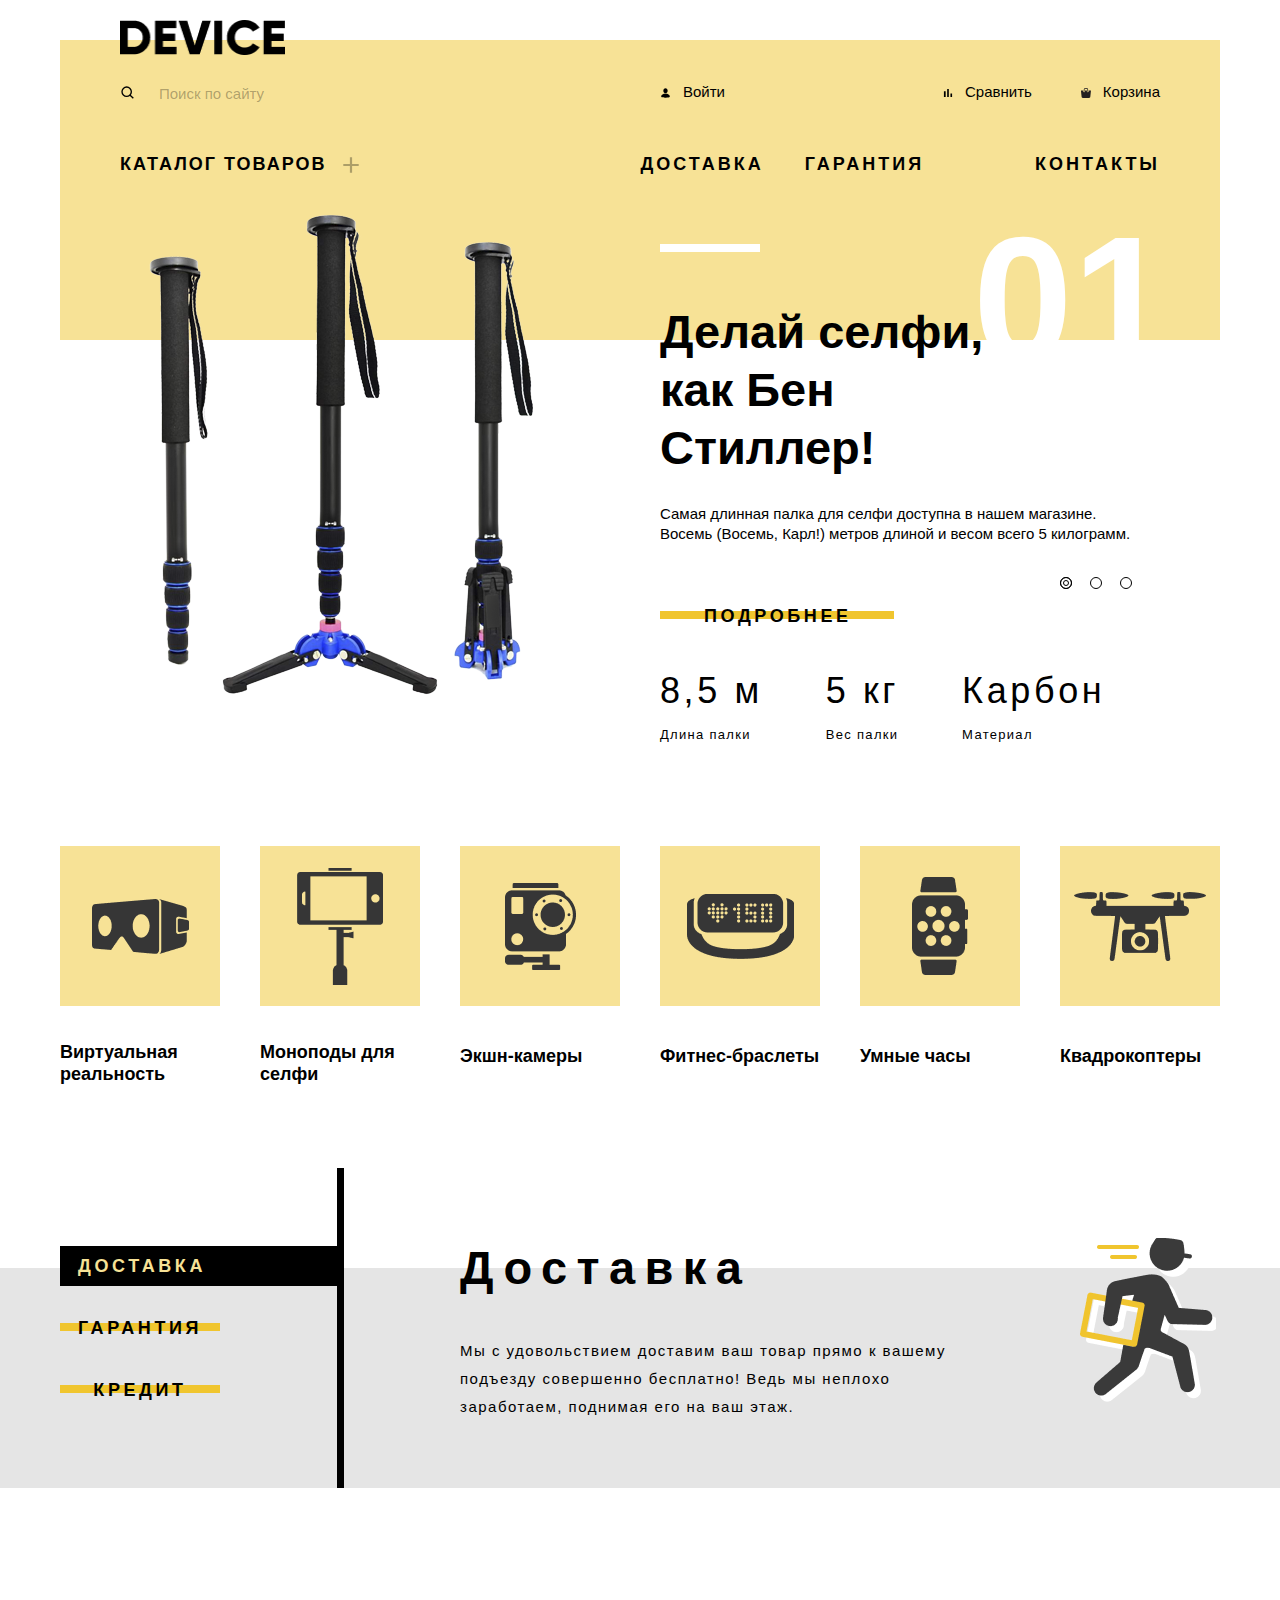
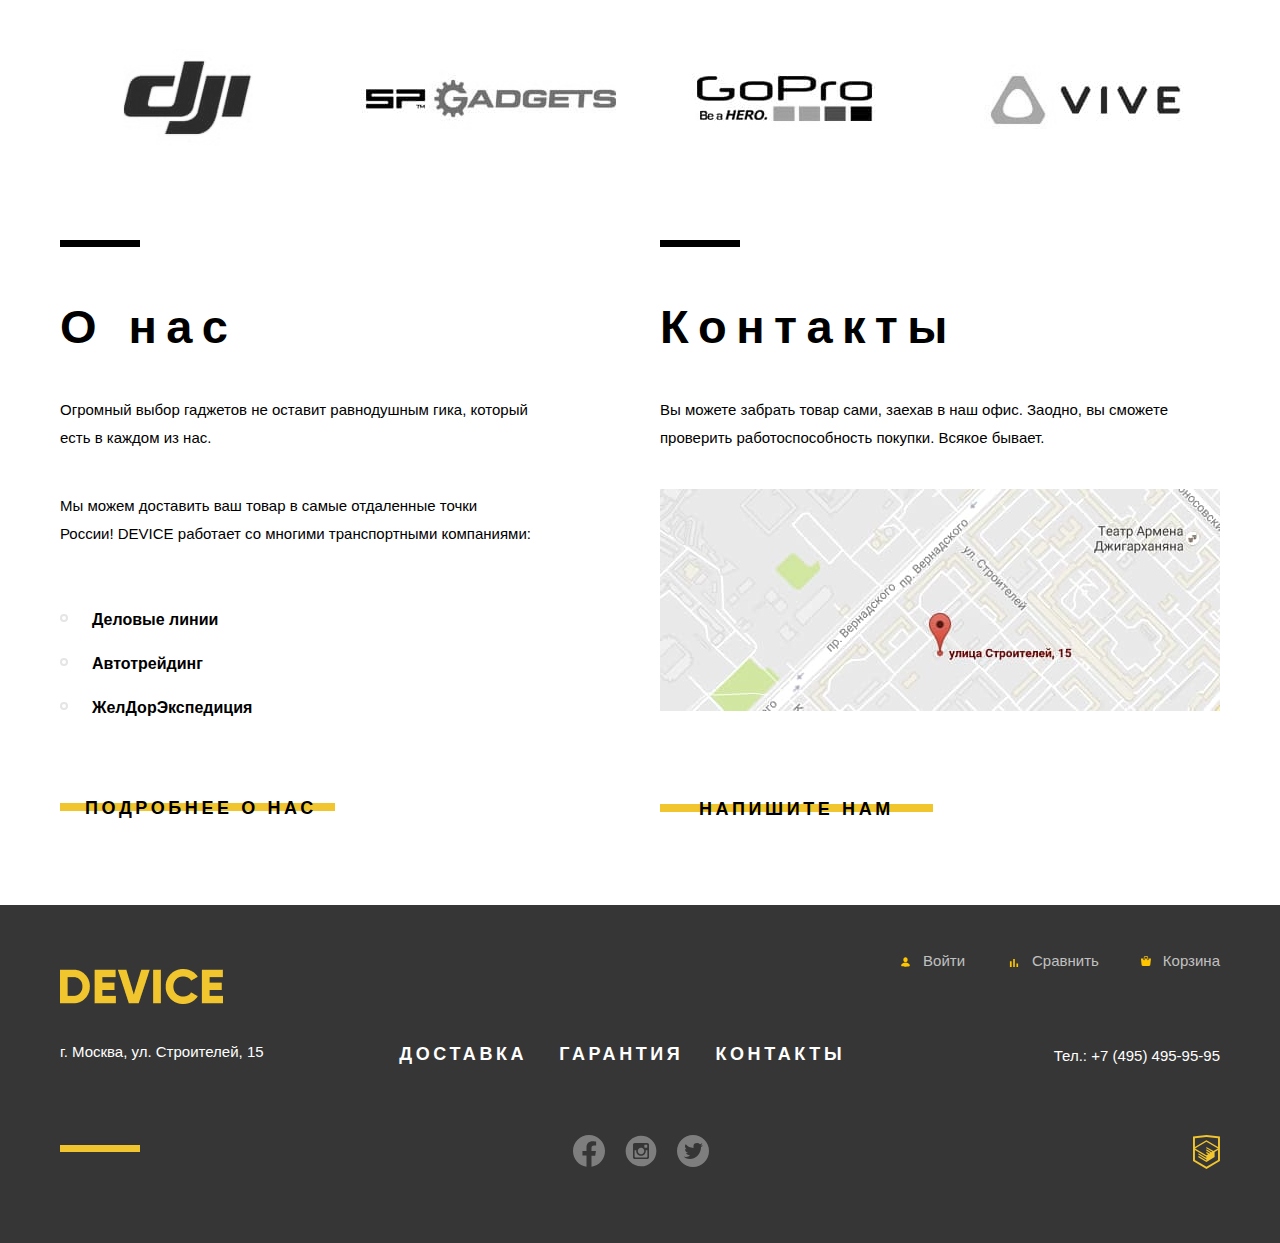
==== index.html @ 25bf4a6c "Update index.html" ====
<!DOCTYPE html>
<html lang="ru">
   <head>
      <meta charset="utf-8">
      <link href="css/normalize.css" rel="stylesheet">
      <link href="css/style.css" rel="stylesheet">
      <title>Магазин Device</title>
   </head>
   <body class="page-body">
      <header class="main-header">
         <div class="container">
            <div class="navigation-wrapper">
               <nav class="site-navigation">
                  <a class="logo-header">
                  <img src="img/logo.png" width="165" height="35" alt="Логотип магазина DEVICE">
                  </a>
                  <ul class="navigation-list">
                     <li class="navigation-item catalog">
                        <a>
                        Каталог товаров
                        </a>
                        <div class="menu-list-wrapper">
                           <ul class="menu-list">
                              <li class="menu-column">
                                 <ul class="column-list">
                                    <li class="column-item">
                                       <a href="#">Виртуальная реальность</a>
                                    </li>
                                    <li class="column-item">
                                       <a href="catalog.html">Моноподы для селфи</a>
                                    </li>
                                    <li class="column-item">
                                       <a href="#">Экшн-камеры</a>
                                    </li>
                                 </ul>
                              </li>
                              <li class="menu-column">
                                 <ul class="column-list">
                                    <li class="column-item">
                                       <a href="#">Фитнес-браслеты</a>
                                    </li>
                                    <li class="column-item">
                                       <a href="#">Умные часы</a>
                                    </li>
                                 </ul>
                              </li>
                              <li class="menu-column">
                                 <ul class="column-list">
                                    <li class="column-item">
                                       <a href="#">Квадракоптер</a>
                                    </li>
                                 </ul>
                              </li>
                           </ul>
                        </div>
                     </li>
                     <li class="navigation-item">
                        <a href="#">
                        Доставка
                        </a>
                     </li>
                     <li class="navigation-item">
                        <a href="#">
                        Гарантия
                        </a>
                     </li>
                     <li class="navigation-item">
                        <a href="#">
                        Контакты
                        </a>
                     </li>
                  </ul>
               </nav>
               <div class="user-navigation">
                  <div class="search-field">
                     <form action="https://echo.htmlacademy.ru/" method="get">
                        <label class="label-search" for="search-field">
                        <span class="visually-hidden">Поиск</span>
                        </label>
                        <input type="search" name="search" id="search-field" class="input-search" placeholder="Поиск по сайту">                 
                        <button type="button" class="button-search">Найти</button>
                     </form>
                  </div>
                  <div class="login">
                     <a href="#">Войти</a>
                  </div>
                  <div class="compare">
                     <a href="#">Сравнить</a>
                  </div>
                  <div class="shop">
                     <a href="#">Корзина</a>
                  </div>
               </div>
            </div>
         </div>
      </header>
      <main>
         <h1 class="visually-hidden">Магазин электронных товаров Device</h1>
         <section class="slider">
            <div class="container">
               <div class="slider-wrapper">
                  <h2 class="visually-hidden">Хиты продаж</h2>
                  <ul class="slider-pagination">
                     <li class="slider-pagination-item">
                        <button type="button" class="pagination-button pagination-button-active" aria-label="Слайд 1">
                        </button>
                     </li>
                     <li class="slider-pagination-item">
                        <button type="button" class="pagination-button pagination-button-active" aria-label="Слайд 2">
                        </button>
                     </li>
                     <li class="slider-pagination-item">
                        <button type="button" class="pagination-button pagination-button-active" aria-label="Слайд 3">
                        </button>
                     </li>
                  </ul>
                  <ul class="slider-list">
                     <li class="slider-item open-slider">
                        <img src="img/slider_1.png" width="384" height="486" alt="Селфи палка">
                        <div class="slider-content">
                           <h3>Делай селфи, как Бен Стиллер! 
                           </h3>
                           <p>Самая длинная палка для селфи доступна в нашем магазине. 
                              Восемь (Восемь, Карл!) метров длиной и весом всего 5 килограмм.
                           </p>
                           <a class="button button-slider" href="#">Подробнее</a>
                           <div class="slider-description">
                              <dl>
                                 <dt>8,5 м</dt>
                                 <dd>Длина палки</dd>
                              </dl>
                              <dl>
                                 <dt>5 кг</dt>
                                 <dd>Вес палки</dd>
                              </dl>
                              <dl>
                                 <dt>Карбон</dt>
                                 <dd>Материал</dd>
                              </dl>
                           </div>
                        </div>
                     </li>
                     <li class="slider-item">
                        <img src="img/slider_2.png" width="345" height="485" alt="Фитнес-браслеты">
                        <div class="slider-content">
                           <h3>Худеем правильно!
                           </h3>
                           <p>Мотивирующие фитнес-браслеты помогут найти в себе силы  
                              не пропускать занятия и соблюдать диету.
                           </p>
                           <a class="button button-slider" href="#">Подробнее</a>
                           <div class="slider-description">
                              <dl>
                                 <dt>48 часов</dt>
                                 <dd>Без подзарядки</dd>
                              </dl>
                           </div>
                        </div>
                     </li>
                     <li class="slider-item">
                        <img src="img/slider_3.png" width="526" height="334" alt="Квадрокоптер">
                        <div class="slider-content">
                           <h3>Порхает как бабочка, жалит как пчела!</h3>
                           <p>Этот обычный, на первый взгляд, квадрокоптер оснащен мощным лазером, замаскированным под стандартную камеру.</p>
                           <a class="button button-slider" href="#">Подробнее</a>
                           <div class="slider-description">
                              <dl>
                                 <dt>800 м</dt>
                                 <dd>Дальность полета</dd>
                              </dl>
                              <dl>
                                 <dt>50 м</dt>
                                 <dd>Радиус поражения</dd>
                              </dl>
                           </div>
                        </div>
                     </li>
                  </ul>
               </div>
            </div>
         </section>
         <section class="popular">
            <div class="container">
               <h2 class="visually-hidden">Категории товаров</h2>
               <ul class="popular-list">
                  <li class="popular-item">
                     <div class="popular-image-wrapper">
                        <img src="img/popular_1.png" width="97" height="55" alt="Виртуальная реальность">
                     </div>
                     <h3>
                        <a href="#">Виртуальная реальность</a>
                     </h3>
                  </li>
                  <li class="popular-item">
                     <div class="popular-image-wrapper">
                        <img src="img/popular_2.png" width="86" height="117" alt="Моноподы для селфи">
                     </div>
                     <h3>
                        <a href="#">Моноподы для селфи</a>
                     </h3>
                  </li>
                  <li class="popular-item">
                     <div class="popular-image-wrapper">
                        <img src="img/popular_3.png" width="71" height="87" alt="Экшн-камеры">
                     </div>
                     <h3>
                        <a href="#">Экшн-камеры</a>
                     </h3>
                  </li>
                  <li class="popular-item">
                     <div class="popular-image-wrapper">
                        <img src="img/popular_4.png" width="107" height="65" alt="Фитнес-браслеты">
                     </div>
                     <h3>
                        <a href="#">Фитнес-браслеты</a>
                     </h3>
                  </li>
                  <li class="popular-item">
                     <div class="popular-image-wrapper">
                        <img src="img/popular_5.png" width="56" height="98" alt="Умные часы">
                     </div>
                     <h3>
                        <a href="#">Умные часы</a>
                     </h3>
                  </li>
                  <li class="popular-item">
                     <div class="popular-image-wrapper">
                        <img src="img/popular_6.png" width="132" height="69" alt="Квадрокоптеры">
                     </div>
                     <h3>
                        <a href="#">Квадрокоптеры</a>
                     </h3>
                  </li>
               </ul>
            </div>
         </section>
         <section class="services">
            <div class="container">
               <h2 class="visually-hidden">Наши сервисные преимущества</h2>
               <div class="services-wrapper">
                  <ul class="services-button-list">
                     <li class="services-button-item">
                        <button type="button" class="button services-button services-button-active">
                        Доставка
                        </button>
                     </li>
                     <li class="services-button-item">
                        <button type="button" class="button services-button button-warranty">
                        Гарантия
                        </button>
                     </li>
                     <li class="services-button-item">
                        <button type="button" class="button services-button">
                        Кредит
                        </button>
                     </li>
                  </ul>
                  <ul class="services-content-list">
                     <li class="services-content-item">
                        <h3>Доставка</h3>
                        <p>Мы с удовольствием доставим ваш товар прямо к вашему 
                           подъезду совершенно бесплатно! Ведь мы неплохо 
                           заработаем, поднимая его на ваш этаж.
                        </p>
                     </li>
                     <li class="services-content-item">
                        <h3>Гарантия</h3>
                        <p>Если из-за возгорания купленного у нас товара у вас сгорит дом — 
                           не переживайте, мы выдадим вам новый.<br>
                           Товар, не дом, конечно же.
                        </p>
                     </li>
                     <li class="services-content-item">
                        <h3>Кредит</h3>
                        <p>Залезть в долговую яму стало проще! Кредитные консультанты 
                           подберут для вас наиболее выгодные
                           <br>
                           условия кредита. Выгодные для нашего банка, разумеется.
                        </p>
                     </li>
                  </ul>
               </div>
            </div>
         </section>
         <section class="brends">
            <div class="container">
               <h2 class="visually-hidden">Популярные бренды наших товаров</h2>
               <ul class="brends-list">
                  <li class="brends-item">
                     <a href="#">
                     <img src="img/logo_1_color.jpg" width="260" height="100" alt="Логотип компании DJI">
                     </a>
                  </li>
                  <li class="brends-item">
                     <a href="#">
                     <img src="img/logo_2_color.jpg" width="260" height="100" alt="Логотип компании SPGadgets">
                     </a>
                  </li>
                  <li class="brends-item">
                     <a href="#">
                     <img src="img/logo_3_color.jpg" width="260" height="100" alt="Логотип компании GoPro">
                     </a>
                  </li>
                  <li class="brends-item">
                     <a href="#">
                     <img src="img/logo_4_color.jpg" width="260" height="100" alt="Логотип компании Vive">
                     </a>
                  </li>
               </ul>
            </div>
         </section>
         <section class="information-company">
            <div class="container">
               <div class="information-wrapper">
                  <h2 class="visually-hidden">Информация о компании</h2>
                  <section class="about-us">
                     <h2>О нас</h2>
                     <p>Огромный выбор гаджетов не оставит равнодушным гика, 
                        который есть в каждом из нас.
                     </p>
                     <p>Мы можем доставить ваш товар в самые отдаленные точки 
                        России! DEVICE работает со многими транспортными компаниями:
                     </p>
                     <ul class="about-us-list">
                        <li>
                           <p>Деловые линии</p>
                        </li>
                        <li>
                           <p>Автотрейдинг</p>
                        </li>
                        <li>
                           <p>ЖелДорЭкспедиция</p>
                        </li>
                     </ul>
                     <a href="#" class="button about-us-button">Подробнее о нас</a>
                  </section>
                  <section class="contacts">
                     <h2>Контакты</h2>
                     <p> Вы можете забрать товар сами, заехав в наш офис. Заодно, вы сможете 
                        проверить работоспособность покупки. Всякое бывает.
                     </p>
                     <a class="contacts-map contacts-map-button" href="#">
                     <img src="img/map_mini.jpg" width="560" height="222" alt="Карта с адресом компании Device">
                     </a>
                     <a href="#" class="button contacts-button">Напишите нам</a>
                  </section>
               </div>
            </div>
         </section>
      </main>
      <footer class="main-footer">
         <div class="container">
            <div class="footer-top">
               <a class="logo-footer">
               <img src="img/logo_footer.png" width="163" height="35" alt="Логотип компании Device">
               </a>
               <div class="footer-nav-wrapper">
                  <div class="footer-login">
                     <a href="#">Войти</a>
                  </div>
                  <div class="footer-compare">
                     <a href="#">Сравнить</a>
                  </div>
                  <div class="footer-shop">
                     <a href="#">Корзина</a>
                  </div>
               </div>
            </div>
            <div class="footer-middle">
               <p class="adress">г. Москва, ул. Строителей, 15</p>
               <ul class="footer-navigation-list">
                  <li class="footer-navigation-item">
                     <a href="#">Доставка</a>
                  </li>
                  <li class="footer-navigation-item">
                     <a href="#">Гарантия</a>
                  </li>
                  <li class="footer-navigation-item">
                     <a href="#">Контакты</a>
                  </li>
               </ul>
               <p class="phone-number">
                  <a href="tel:84954959595">
                  Тел.: +7 (495) 495-95-95
                  </a>
               </p>
            </div>
            <div class="footer-bottom">
               <ul class="social-list">
                  <li class="social-item social-item-facebook">
                     <a href="#">
                     <span class="visually-hidden">Facebook</span>
                     </a>
                  </li>
                  <li class="social-item social-item-instagram">
                     <a href="#">
                     <span class="visually-hidden">Instagram</span>
                     </a>
                  </li>
                  <li class="social-item social-item-twitter">
                     <a href="#">
                     <span class="visually-hidden">Twitter</span>
                     </a>
                  </li>
               </ul>
               <a href="https://htmlacademy.ru/intensive/htmlcss" class="logo-creators">
                  <svg width="27" height="34" fill="none" xmlns="http://www.w3.org/2000/svg">
                     <g clip-path="url(#clip0)">
                        <path d="M13.62.017L13.472 0 0 1.408v24.596L13.473 34l13.43-7.969.042-.025V1.408L13.62.017zm11.399 12.078L13.495 5.32l-.001-.104-.087.05-.088-.056v.109L1.925 12.086V3.139l11.548-1.21L25.02 3.14v8.956h-.001zM13.405 6.769l11.518 6.695-4.479 2.633-7.093-4.21-.014 1.412 5.904 3.503-.86.506-5.03-2.984-.014 1.411 3.827 

                  2.27-.782.521-3.031-1.782-.014 1.409 1.853 1.088-1.8 1.078-11.356-6.733 11.371-6.817zm-11.48 8.318l11.411 6.773.016 1.041-7.942-4.715-.015 1.412 7.979 4.783.018 1.073-7.973-4.728-.013 1.41 8.021 4.81.046.025 8.143-4.86-.011-5.163 3.415-2.03v9.994l-11.548 6.854-11.547-6.853v-9.826z" fill="#F0C52E"/>
                     </g>
                     <defs>
                        <clipPath id="clip0">
                           <path fill="#fff" d="M0 0h26.943v34H0z"/>
                        </clipPath>
                     </defs>
                  </svg>
               </a>
            </div>
         </div>
      </footer>
      <div class="modal">
         <div class="modal-form-wrapper">
            <div class="close-button-wrapper">
               <button type="button" class="modal-close-button" aria-label="Закрыть форму"></button>
            </div>
            <form class="form" action="https://echo.htmlacademy.ru/" method="post">
               <div class="input-group-wrapper">
                  <p class="input-group">
                     <label class="label-form" for="login-field">Ваше имя:</label>
                     <input type="text" class="input-field login-input" name="login" id="login-field" placeholder="Имя Фамилия">
                  </p>
                  <p class="input-group">
                     <label class="label-form" for="email-field">Ваш e-mail:</label>
                     <input type="email" class="input-field" name="email" id="email-field" placeholder="email@example.com">
                  </p>
               </div>
               <p class="input-group">
                  <label class="label-form" for="comments-field">Текст письма:</label>
                  <textarea class="textarea" name="comments" id="comments-field" rows="12">В свободной форме</textarea>
               </p>
               <button type="submit" class="button form-button">Отправить</button>
            </form>
         </div>
      </div>
      <div class="map-popup">
      	<div class="map-popup-wrapper">
         <button type="button" class="close-map-button" aria-label="Закрыть форму"></button>
         
         <img src="img/map_popup.png" width="994" height="593" alt="Карта адреса компании Device">
        </div>
      </div>
      <script src="js/modal-form.js"></script>
      <script src="js/modal-map.js"></script>
      <script src="js/slider.js"></script>
   </body>
</html>
---- css/style.css ----
:root {
  --specialWhite03: rgba(255, 255, 255, 0.3);
  --specialWhite07: rgba(255, 255, 255, 0.7);
  --basicWhite: #ffffff;
  
  --specialBlack01: rgba(0, 0, 0, 0.1);
  --specialBlack02: rgba(0, 0, 0, 0.2);
  --specialBlack03: rgba(0, 0, 0, 0.3);
  --specialBlack06: rgba(0, 0, 0, 0.6);
  --basicBlack: #000000;

  --basicDark: #363636;
  
  --toggleGrey: #c4c4c4;
  --specialLightGrey: #f2f2f2;
  --lightGrey: #e5e5e5;
  --basicGrey: #7e7e7e;
  --darkGrey: #464646;
  --specialBasicGrey: #dcdcdc;
  --specialDarkGrey: #d9d9d9;
  
  --specialYellow: #f7e296;
  --specialYellowDark: #f0c52e;
  
  --specialGreen: #91c92f;
  
  --specialRed: #f6dada;
}

* {
  box-sizing: border-box;
}

@font-face {
  font-family: 'Open Sans';
  font-style: normal;
  font-weight: 300;
  src: url('../fonts/open-sans-v17-latin_cyrillic-ext_cyrillic-300.eot');
  src: local('Open Sans Light'), local('OpenSans-Light'),
       url('../fonts/open-sans-v17-latin_cyrillic-ext_cyrillic-300.woff2') format('woff2'), 
       url('../fonts/open-sans-v17-latin_cyrillic-ext_cyrillic-300.woff') format('woff');
}

@font-face {
  font-family: 'Open Sans';
  font-style: normal;
  font-weight: 400;
  src: url('../fonts/open-sans-v17-latin_cyrillic-ext_cyrillic-regular.eot'); 
  src: local('Open Sans Regular'), local('OpenSans-Regular'),
       url('../fonts/open-sans-v17-latin_cyrillic-ext_cyrillic-regular.woff2') format('woff2'), 
       url('../fonts/open-sans-v17-latin_cyrillic-ext_cyrillic-regular.woff') format('woff');
}

@font-face {
font-family: 'Gilroy';
src: url('gilroylight.woff2') format('woff2'),
url('gilroylight.woff') format('woff');
font-weight: 300;
}

@font-face {
font-family: 'Gilroy';
font-style: normal;
font-weight: 800;
src: url('gilroyextrabold.woff2') format('woff2'),
     url('gilroyextrabold.woff') format('woff');

}

body {
  margin: 0;
  padding: 0;

  min-width: 1160px;
  
  font-size: 15px;
  line-height: 28px;
  font-weight: 300; 
  font-family: "Open Sans", Arial, sans-serif;
  color: var(--basicBlack);

  background-color: var(--basicWhite); 
}

a {
  text-decoration: none;
}

img {
  max-width: 100%;
  height: auto;
}

.page {
  height: 100%;
}

.page-body {
  min-height: 100%;
  display: grid;
  grid-template-rows: min-content 1fr min-content;
  align-content: start;
}

.visually-hidden {
  position: absolute;
  width: 1px;
  height: 1px;
  clip: rect(1px,1px,1px,0);
}

.container {
  width: 1160px;
  margin: 0 auto;
}

.button {
  display: inline-block;
  position: relative;

  font-size: 18px;
  line-height: 22px;
  font-family: 'Gilroy', 'Arial', sans-serif;
  text-transform: uppercase;
  font-weight: 800;
  color: var(--basicBlack);
  text-align: center;
  vertical-align: middle;
  
  letter-spacing: 0.2em;
  z-index: 1; 
}

.main-header {
  margin-top: 40px;
}

.navigation-wrapper {
  display: flex;
  flex-direction: column;
  position: relative;

  padding: 0;
  padding-left: 60px;
  padding-right: 60px;

  background-color: var(--specialYellow);
}

.user-navigation {
  order: -1;

  display: flex;
  flex-wrap: wrap;
}

.site-navigation .logo-header {
  position: absolute;
  top: -20px;
  left: 60px;
}

.site-navigation > a[href]:hover,
.site-navigation > a[href]:focus {
  opacity: 0.6;
}

.site-navigation > a[href]:active {
  opacity: 0.3;
}

.search-field form {
  display: flex;
  align-items: start;

  margin-top: 24px;

  width: 444px;
  min-height: 50px;
}

.search-field .input-search {
  width: 358px;
  margin: 0;
  padding: 0;
  padding-top: 23px;
  padding-bottom: 9px;
  padding-left: 39px;

  box-sizing: border-box;

  background-color: transparent;
  border: none; 
}

.input-search::placeholder {
  margin: 0;
  padding: 0;
  
  font-size: 15px;
  line-height: 15px;
  line-height: 20px;
  color: var(--specialBlack03);
}

.input-search:hover::placeholder {
  color: var(--specialBlack06);
}

.input-search:focus {
  border-bottom: 2px solid var(--basicBlack);
  outline: none;
}

.input-search:focus ~ .button-search {
  display: block;
}

.label-search {
  position: relative;
}

.label-search::before {
  content: "";
  position: absolute;
  top: 21px;
  left: 0;

  width: 17px;
  height: 17px;

  background-image: url(../img/icon_search.svg);
  background-repeat: no-repeat;
}

.search-field .button-search {
  display: none;
  padding: 13px 15px;

  font-size: 15px;
  line-height: 20px;
  text-transform: uppercase;
  
  background-color: transparent;

  border: 2px solid var(--basicBlack);
  cursor: pointer;
}

.button-search:hover,
.button-search:focus {
  color: var(--basicWhite);

  background-color: var(--basicBlack);
}

.button-search:active {
  display: block;
  color: var(--specialWhite03);
}

.login,
.compare,
.shop {
  margin-top: 38px;
}

.login {
  position: relative;

  margin-left: 95px;
  padding-left: 24px;
}

.login::before {
  content: "";
  position: absolute;
  top: 8px;
  left: 0;

  width: 14px;
  height: 15px;

  background-image: url("../img/icon_user.svg");
  background-repeat: no-repeat;
}

.compare {
  position: relative;

  margin-left: 216px;
  padding-left: 24px;
}

.compare::before {
  content: "";
  position: absolute;
  top: 8px;
  left: 0;

  width: 15px;
  height: 15px;

  background-image: url("../img/icon_chart.svg");
  background-repeat: no-repeat;
}

.shop {
  position: relative;
  
  margin-left: auto;
  padding-left: 22px;
}

.shop::before {
  content: "";
  display: block;
  position: absolute;
  top: 10px;
  left: 0;
  width: 11px;
  height: 11px;

  background-image: url("../img/icon_cart.svg");
  background-repeat: no-repeat;
}

 .login a,
 .compare a,
 .shop a {
  font-size: 15px;
  line-height: 20px;
  color: inherit;
 }

.login:hover,
.login:focus,
.compare:hover,
.compare:focus,
.shop:hover,
.shop:focus {
  opacity: 0.6;
}

.login:active,
.compare:active,
.shop:active {
  opacity: 0.3;
}

.site-navigation .navigation-list {
  display: flex;
  flex-wrap: wrap;
  justify-content: space-between;
  position: relative;
  margin: 0;
  margin-top: 37px;
  padding: 0;

  list-style: none;
}

.catalog {
  position: relative;

  cursor: pointer;
}

.catalog > a {
  padding-right: 36px;

  min-width: 230px;

  letter-spacing: 2px;
}

.catalog:hover .menu-list-wrapper {
  display: block;
}

.navigation-item:first-child {
  position: relative;
}

.navigation-item:nth-child(2) {
  margin-left: auto;
}

.navigation-item:nth-child(3) {
  margin-left: 41px;
}

.navigation-item:last-child {
  margin-left: 111px;
}

.navigation-item a[href]:hover,
.navigation-item a[href]:focus {
  color: var(--specialBlack06);
}

.navigation-item a[href]:active {
  color: var(--specialBlack03);
}

.catalog::before {
  content: "";
  position: absolute;
  top: 3px;
  right: 0;

  width: 22px;
  height: 22px;

  background-image: url("../img/icon_plus.svg");
  background-repeat: no-repeat;
}

.navigation-item:nth-child(2) > a,
.navigation-item:nth-child(3) > a,
.navigation-item:last-child > a {
  letter-spacing: 3px;
}

.navigation-item > a {
  font-size: 18px;
  line-height: 22px;
  font-family: 'Gilroy', 'Arial', sans-serif;
  font-weight: 800;
  text-transform: uppercase;
  color: var(--basicBlack);
}

.menu-list-wrapper {
  display: none;
}

.navigation-item .menu-list {
  display: flex;
  flex-wrap: wrap;
  position: absolute;
  top: 25px;
  left: -60px;

  margin: 0;
  padding: 0;
  padding-left: 60px;
  padding-right: 60px;
  padding-bottom: 37px;

  min-width: 1160px;

  list-style: none;

  background-color: var(--specialYellow);
  z-index: 1001;
}

.menu-list a {
  font-size: 15px;
  line-height: 20px;
  font-weight: 300;
  color: var(--basicBlack);
}

.catalog .column-list {
  margin: 0;
  margin-right: 63px;
  margin-top: 27px;
  padding: 0;

  list-style: none;
}

.menu-column:last-child .column-list {
  margin-right: 0;
}

.catalog .column-item {
  margin-bottom: 8px;
}

.catalog .column-item:last-child {
  margin-bottom: 0;
}

.column-item a[href]:hover,
.column-item a[href]:focus {
  color: var(--specialBlack06);
}

.column-item a[href]:active {
  color: var(--specialBlack03);
}
 
.slider-wrapper {
  position: relative;
  width: 100%;

  background-color: transparent;
}

.slider-wrapper::before {
  content: "";
  display: block;
  position: absolute;
  width: 100%;
  height: 161px;
  background-color: var(--specialYellow);
  z-index: -1;
}

.slider-pagination {
  margin: 0;
  padding: 0;

  list-style: none;
}

.slider-list {
  margin: 0;
  padding: 0;
  padding-top: 32px;

  list-style: none;
  z-index: 1000;
}

.slider-item {
  display: none;
}
/*
.slider-item:nth-child(1) {
  display: flex;
  justify-content: flex-end;
}
*/
.open-slider {
  display: flex;
  justify-content: flex-end;
}


.slider-item:nth-child(1) img {
  margin-bottom: 20px;
  margin-right: 127px;

  width: 384px;
  height: 486px;
}

.slider-item:nth-child(2) img {
  margin-top: 22px;
  margin-right: 138px;

   width: 345px;
   height: 485px;
}

.slider-item:nth-child(3) img {
  margin-top: 81px;
  margin-right: 43px;

  width: 526px;
  height: 334px;
  
}

.slider-content {
  position: relative;
  margin-top: 25px;
  max-width: 560px;  
  background-color: transparent;
}

.slider-pagination {
  display: flex;
  position: absolute;
  bottom: 145px;
  right: 88px;
  z-index: 20000;
}

.slider-pagination li {
  margin-right: 18px;
}

.slider-pagination li:last-child {
  margin-right: 0;
}

.pagination-button {
  position: relative;
  width: 12px;
  height: 12px;

  background-color: transparent;
  background-image: url("../img/slider_button_empty.svg");
  background-repeat: no-repeat;
  border: none;

  cursor: pointer;
}
/*
.pagination-button-active {
  background-image: url("../img/slider-button.svg");
  background-repeat: no-repeat;
}
*/

.pagination-button::before {
  content: "";
  display: none;
  position: absolute;
  top: 0;
  left: 0;

  width: 12px;
  height: 12px;
  background-image: url("../img/slider_button.svg");
  background-repeat: no-repeat;
}

.slider-pagination-item:nth-child(1) .pagination-button::before {
  display: block;
}

.slider-content::after {
  content: "";
  display: block;
  position: absolute;
  top: 8px;
  left: 0;

  width: 100px;
  height: 8px;
  background-color: var(--basicWhite);
}

.slider-content::before {
  content: "01";
  
  position: absolute;
  top: -46px;
  right: 48px;
  
  margin: 0;
  padding: 0;

  font-size: 179px;
  line-height: 219px;
  font-family: 'Gilroy', 'Arial', sans-serif;
  font-weight: 800;
  text-transform: uppercase;

  color: var(--basicWhite);
  z-index: -1;
}

.slider-item:nth-child(2) .slider-content::before {
  content: "02";
  
  position: absolute;
  top: -46px;
  right: 48px;
  
  margin: 0;
  padding: 0;

  font-size: 179px;
  line-height: 219px;
  font-family: 'Gilroy', 'Arial', sans-serif;
  font-weight: 800;
  text-transform: uppercase;

  color: var(--basicWhite);
  z-index: -1;
}

.slider-item:nth-child(3) .slider-content::before {
  content: "03";
  
  position: absolute;
  top: -46px;
  right: 48px;
  
  margin: 0;
  padding: 0;

  font-size: 179px;
  line-height: 219px;
  font-family: 'Gilroy', 'Arial', sans-serif;
  font-weight: 800;
  text-transform: uppercase;

  color: var(--basicWhite);
  z-index: -1;
}

.slider-content h3 {
  margin: 0;
  margin-top: 67px;
  font-size: 47px;
  line-height: 58px;
  font-family: 'Gilroy', 'Arial', sans-serif;
  font-weight: 800;
  color: var(--basicBlack);
  z-index: 1;
}

.slider-item:first-child h3 {
 padding-right: 170px; 
}

.slider-item:nth-child(2) h3 {
 padding-right: 170px; 
}


.slider-content p {
  margin-top: 27px;

  font-size: 15px;
  line-height: 20px;
  font-weight: 300;
}

.slider-item:nth-child(1) p {
  padding-right: 80px;
}

.slider-item:nth-child(2) p,
.slider-item:nth-child(3) p {
  padding-right: 107px;
}


.button-slider {
  margin-top: 37px;
  padding-left: 44px;
  padding-right: 42px;
  padding-top: 9px;
  padding-bottom: 9px;
}

.button::before {
  content: "";
  display: block;
  position: absolute;
  left: 0;
  top: 15px;

  width: 100%;
  height: 8px;
  background-color: var(--specialYellowDark);
  z-index: -1;
}

.button-slider:hover::before,
.button-slider:focus::before {
  height: 100%;
  top: 0;
}

.button-slider:active {
  color: var(--specialBlack03);
}


.slider-description {
  display: flex;
  
  flex-wrap: wrap;
  padding: 0;
  margin: 0;
  margin-top: 34px;
}

.slider-description dl {
  max-width: 186px;
  margin-right: 63px;
}

.slider-item:nth-child(3) dl{
  margin-right: 27px;
}

.slider-item:nth-child(3) dl:last-child {
  margin-right: 0;
}

.slider-description dl:last-child {
  margin-right: 0;
}

.slider-description dt {
  margin-bottom: 15px;
  font-size: 36px;
  line-height: 42px;
  font-family: 'Gilroy', 'Arial', sans-serif;
  font-weight: 300;
  letter-spacing: 0.1em;
}

.slider-description dd {
  margin: 0;
  font-size: 13px;
  line-height: 15px;
  font-family: 'Gilroy', 'Arial', sans-serif;
  font-weight: 300;
  letter-spacing: 0.1em;
}

.popular-list {
  display: flex;
  flex-wrap: wrap;
  justify-content: space-between;
  margin: 0;
  margin-top: 104px;
  padding: 0;

  list-style: none;
}

.popular-item {
  width: 160px;
}

.popular-image-wrapper {
  display: flex;
  justify-content: center;
  align-items: center;
  width: 160px;
  height: 160px;
  background-color: var(--specialYellow);

  cursor: pointer;
}

.popular-item a {
  display: inline-block;
  font-size: 18px;
  line-height: 22px;
  font-family: 'Gilroy', 'Arial', sans-serif;
  font-weight: 800;
  color: var(--basicBlack);
  vertical-align: middle;
}

.popular-item h3 {
  margin: 0;
  margin-top: 35px;
}

.popular-image-wrapper:hover,
.popular-image-wrapper:focus {
  background-color: var(--specialYellowDark);
}

.popular-image-wrapper:active img {
  opacity: 0.3;
}

.popular-item:active a {
  color: var(--specialBlack03);
}

.services {
  position: relative;
  margin-top: 83px;
  
 
  background-color: var(--lightGrey);
}

.services::before {
  content: "";
  display: block;
  
  width: 100%;
  height: 100px;
   background-color: var(--basicWhite);
}

.services-wrapper {
  display: flex;
  margin-top: -100px;
  min-height: 320px;
  background-color: transparent; 
}

.services-button-list {
  display: flex;
  flex-direction: column;
  justify-content: center;
  align-items: start;
  margin: 0;
  padding: 0;
  
  width: 284px;
  list-style: none;

  border-right: 7px solid var(--basicBlack);
}

.services-button {
  padding-top: 9px;
  padding-bottom: 9px;

  width: 160px;

  background-color: transparent;
  border: none;
}

.services-button:not(.services-button-active) {
  cursor: pointer;
}

.services-button:not(.services-button-active)::before {
  content: "";
  display: block;
  position: absolute;
  left: 0;
  top: 15px;

  width: 100%;
  height: 8px;

  background-color: var(--specialYellowDark);
  z-index: -1;
}

.services-button-active::before {
  content: "";
  display: block;
  position: absolute;
  top: 0;
  left: 0;
  height: 100%;
  
  background-color: var(--basicBlack);
}

.services-button:not(.services-button-active):hover::before,
.services-button:not(.services-button-active):focus::before {
  height: 100%;
  top: 0;
}

.services-button:not(.services-button-active):active {
  color: var(--specialYellow);
  height: 100%;
  top: 0;
}

.services-button-item:nth-child(1) .services-button:not(.services-button-active):active {
  padding-left: 18px;
  padding-right: 266px;
  border: none;
  outline: none;
}

.services-button-item:nth-child(2) .services-button:not(.services-button-active):active { 
  padding-left: 23px;
  padding-right: 260px;
  border: none;
  outline: none;
}

.services-button-item:nth-child(3) .services-button:not(.services-button-active):active {
  padding-left: 36px;
  padding-right: 247px;
  border: none;
  outline: none;
}


.services-button:not(.services-button-active):active::before {
  background-color: var(--basicBlack);
}

li:nth-child(1) .services-button-active {
  padding-top: 9px;
  padding-bottom: 9px;
  padding-left: 18px;
  padding-right: 266px;

  color: var(--specialYellow);
}

li:nth-child(2) .services-button-active {
  padding-top: 9px;
  padding-bottom: 9px;
  padding-left: 20px;
  padding-right: 260px;

  color: var(--specialYellow);
}

li:nth-child(3) .services-button-active {
  padding-top: 9px;
  padding-bottom: 9px;
  padding-left: 35px;
  padding-right: 247px;

  color: var(--specialYellow);
}

.services-button-item {
  margin-bottom: 22px;

  width: 100%;
}

.service-button-item:first-child {
  margin-top: 14px;
}

.services-button-item:last-child {
  margin-bottom: 0;
}

.services-content-list {
  margin: 0;
  margin-left: auto;
  padding: 0;

  max-width: 760px;

  list-style: none;
}

.services-content-item {
  display: none;
}

.services-content-item:nth-child(1) {
  display: block;
}

.services-content-item h3 {
  margin: 0;
  padding-top: 71px;
  font-size: 47px;
  line-height: 58px;
  font-family: 'Gilroy', 'Arial', sans-serif;
  font-weight: 800;
  letter-spacing: 0.2em;
}

.services-content-item p {
  margin-top: 40px;

  font-size: 15px;
  line-height: 28px;
  letter-spacing: 0.1em;

}

.services-content-item:nth-child(1) p {
  padding-right: 265px;
}

.services-content-item:nth-child(2) p {
  padding-right: 180px;
}

.services-content-item:nth-child(3) p {
  padding-right: 220px;
}

.services-content-item:nth-child(1) {
  background-image: url("../img/delivery.png");
  background-repeat: no-repeat;
  background-position: 620px 70px;
}

.services-content-item:nth-child(2) {
  background-image: url("../img/warranty.png");
  background-repeat: no-repeat;
  background-position: 100% 52px;
}

.services-content-item:nth-child(3) {
  background-image: url("../img/credit.png");
  background-repeat: no-repeat;
  background-position: 595px 48px;
}

.brends-list {
  display: flex;
  justify-content: space-between;
  flex-wrap: wrap;
  
  margin: 0;
  margin-top: 161px;
  padding: 0;

  list-style: none;
}


.brends-item img {
  filter: grayscale(1);
}

.brends-item:hover img,
.brends-item:focus img{
  filter: grayscale(0);
}

.brends-item:active {
  opacity: 0.6;
}

.information-wrapper {
  display: flex;
  justify-content: space-between;

  margin-top: 82px;
}

.about-us {
  position: relative;
  padding-bottom: 20px;
}

.about-us::before {
  content: "";
  display: block;
  position: absolute;
  top: 0;
  left: 0;

  width: 80px;
  height: 7px;

  background-color: var(--basicBlack);
}

.about-us h2 {
  margin: 0;
  margin-top: 58px;

  font-size: 47px;
  line-height: 58px;
  font-family: 'Gilroy', 'Arial', sans-serif;
  font-weight: 800;
  letter-spacing: 0.2em; 
}


.about-us p {
  font-size: 15px;
  line-height: 28px;
}

.about-us > p:nth-of-type(1) {
  margin-top: 40px;
  padding-right: 127px;
}

.about-us > p:nth-of-type(2) {
  margin-top: 40px;
  padding-right: 128px;
}

.about-us-list {
  margin: 0;
  margin-top: 58px;
  padding: 0;

  list-style: none;
}

.about-us-list p {
  position: relative;
  padding-left: 32px;

  font-size: 16px;
  line-height: 28px;
  font-weight: 800;
  font-family: 'Gilroy', 'Arial', sans-serif;
  color: var(--basicBlack);
}

.about-us-list p::before {
  content: "";
  display: block;
  position: absolute;
  top: 8px;
  left: 0;

  width: 4px;
  height: 4px;

  border: 2px solid var(--lightGrey);
  border-radius: 50%;
}

.about-us-button::before {
  content: "";
  display: block;
  position: absolute;
  left: 0;
  top: 15px;

  width: 100%;
  height: 8px;
  background-color: var(--specialYellowDark);
  z-index: -1;
}

.about-us-button {
  margin-top: 50px;
  padding-top: 9px;
  padding-bottom: 9px;
  padding-left: 25px;
  padding-right: 18px;
}

.about-us-button:hover::before,
.about-us-button:focus::before  {
  top: 0;
  height: 100%;
}

.about-us-button:active {
  color: var(--specialBlack03);
}


.contacts {
  position: relative;
  min-width: 560px;
}

.contacts::before {
  content: "";
  display: block;
  position: absolute;
  top: 0;
  left: 0;

  width: 80px;
  height: 7px;

  background-color: var(--basicBlack);
}

.contacts h2 {
  margin: 0;
  margin-top: 58px;

  font-size: 47px;
  line-height: 58px;
  font-family: 'Gilroy', 'Arial', sans-serif;
  font-weight: 800;
  letter-spacing: 0.2em; 
}

.contacts > p:nth-of-type(1) {
  margin-top: 40px; 
}

.contacts-map {
  display: inline-block;
  margin-top: 22px;

  vertical-align: middle;
}

.contacts-button::before {
  content: "";
  display: block;
  position: absolute;
  left: 0;
  top: 15px;

  width: 100%;
  height: 8px;

  background-color: var(--specialYellowDark);
  z-index: -1;
}

.contacts-button {
  margin-top: 69px;
  padding-top: 9px;
  padding-bottom: 9px;
  padding-left: 39px;
  padding-right: 39px;
}

.contacts-button:hover::before,
.contacts-button:focus::before  {
  top: 0;
  height: 100%;
}

.contacts-button:active {
  color: var(--specialBlack03);
}

.main-footer {
  margin-top: 57px;
  padding-bottom: 65px;
  background-color: var(--basicDark);

}

.logo-footer {
  display: inline-block;

  vertical-align: middle;
  margin-top: 63px;

  cursor: pointer;
}

.logo-footer:hover,
.logo-footer:focus {
  opacity: 0.6;
}

.logo-footer:active {
  opacity: 0.3;
}

.footer-top {
  display: flex;
  flex-wrap: wrap;
  justify-content: space-between;
  border-top: 1px solid transparent;
}

.footer-nav-wrapper {
  display: flex;
  flex-wrap: wrap;
  margin-top: 41px;
}

.footer-nav-wrapper a {
  font-size: 15px;
  line-height: 20px;
  font-weight: 300;
  color: var(--specialWhite07);
}

.footer-login a{
  position: relative;
  padding-left: 27px;
  margin-right: 42px;
}

.footer-login a::before {
  content: "";
  display: block;
  position: absolute;
  top: 5px;
  left: 5px;

  width: 13px;
  height: 14px;

  background-image: url("../img/icon_user_footer.svg");
  background-repeat: no-repeat;
}

.footer-login a:hover,
.footer-login a:focus {
  color: var(--basicWhite);
}

.footer-login a:active {
  color: var(--specialWhite03);
}


.footer-login a:hover::before, 
.footer-login a:focus::before  {
  opacity: 0.6;
}

 
.footer-login a:active::before  {
  opacity: 0.3;
}

.footer-compare a{
  position: relative;
  padding-left: 25px;
  margin-right: 42px;

}

.footer-compare a::before {
  content: "";
  display: block;
  position: absolute;
  top: 4px;
  left: 0;

  width: 14px;
  height: 14px;

  background-image: url("../img/icon_chart_footer.svg");
  background-repeat: no-repeat;
}

.footer-compare a:hover,
.footer-compare a:focus {
  color: var(--basicWhite);
}

.footer-compare a:active {
  color: var(--specialWhite03);
}


.footer-compare a:hover::before, 
.footer-compare a:focus::before  {
  opacity: 0.6;
}

 
.footer-compare a:active::before  {
  opacity: 0.3;
}

.footer-shop a{
  position: relative;
  padding-left: 22px;
}

.footer-shop a::before {
  content: "";
  display: block;
  position: absolute;
  top: 4px;
  left: 0;

  width: 14px;
  height: 14px;

  background-image: url("../img/icon_cart_footer.svg");
  background-repeat: no-repeat;
}

.footer-shop a:hover,
.footer-shop a:focus {
  color: var(--basicWhite);
}

.footer-shop a:active {
  color: var(--specialWhite03);
}


.footer-shop a:hover::before, 
.footer-shop a:focus::before  {
  opacity: 0.6;
}

 
.footer-shop a:active::before  {
  opacity: 0.3;
}

.footer-middle {
  display: flex;
  justify-content: space-between;

  margin-top: 14px;
}

.footer-middle .adress {
  display: inline-block;

  max-width: 260px;

  font-size: 15px;
  line-height: 20px;
  font-weight: 300;
  vertical-align: middle;
  color: var(--basicWhite);
}

.footer-navigation-list {
  display: flex;
  flex-wrap: wrap;
  margin: 0;
  margin-top: 14px;
  margin-right: 41px;
  padding: 0;
  
  
  list-style: none;
}

.footer-navigation-item {
  margin-right: 32px;
}
/
.footer-navigation-item:last-child {
  margin-right: 0;
}

.footer-navigation-item a {
  font-size: 18px;
  line-height: 22px;
  font-weight: 800;
  font-family: 'Gilroy', 'Arial', sans-serif;
  text-transform: uppercase;
  letter-spacing: 0.2em;
  color: var(--basicWhite);
}

.footer-navigation-item a:hover,
.footer-navigation-item a:focus {
  opacity: 0.6;
}

.footer-navigation-item a:active {
  opacity: 0.3;
}

.phone-number a {
  font-size: 15px;
  line-height: 20px;
  font-weight: 300;
  color: var(--basicWhite);
}

.footer-bottom {
  display: flex;
  justify-content: space-between;
  position: relative;

  margin-top: 50px;
}

.footer-bottom::before {
  content: "";
  display: block;
  position: absolute;
  top: 10px;
  left: 0;
  width: 80px;
  height: 7px;

  background-color: var(--specialYellowDark);
} 

.footer-bottom .social-list {
  display: flex;
  flex-wrap: wrap;
  margin: 0;
  margin-left: auto;
  margin-right: 484px;
  padding: 0;

  list-style: none;
}

.social-item {
  margin-right: 20px;
}

.social-item:last-child {
  margin-right: 0;
}

.social-item a {
  display: inline-block;
  
  width: 32px;
  height: 32px;

  vertical-align: middle;

  background-image: url("../img/icon_facebook.svg");
  background-repeat: no-repeat;
  opacity: 0.6;
}

.social-item:nth-child(2) a { 
  background-image: url("../img/icon_instagram.svg");
  background-repeat: no-repeat;
  opacity: 0.6;
}

.social-item:nth-child(3) a {  
  background-image: url("../img/icon_witter.svg");
  background-repeat: no-repeat;
  opacity: 0.6;
}

.social-item a:hover,
.social-item a:focus {
  opacity: 1;
}

.social-item a:active {
  opacity: 0.3;
}

.logo-creators {
  cursor: pointer;
}

.logo-creators:hover,
.logo-creators:focus {
  opacity: 0.6;
}


.logo-creators:active {
  opacity: 0.3;
}


.modal {
  display: none;
  position: fixed;
  top: 50%;
  left: 50%;

  padding-left: 100px;
  padding-right: 100px;
  padding-bottom: 62px;
  
  background-color: var(--basicWhite);
  border-radius: 5px;

  box-shadow: 0px 10px 16px rgba(0, 0, 0, 0.15);

  transform: translate(-50%,-50%);
  z-index: 20000;
  
}

.open-form {
  display: block;
}

.modal-form-wrapper {
  position: relative;
  z-index: 3;
}

.close-button-wrapper {
  position: relative;
}

.modal-close-button {
  display: inline-block;
  position: absolute;
  top: -60px;
  right: -81px;
  width: 55px;
  height: 55px;

  background-color: var(--specialYellow);

  vertical-align: middle;

  border: none;
  border-radius: 50%;

  cursor: pointer;
}

.modal-close-button::before {
  content: "";
  display: block;
  position: absolute;
  top: 50%;
  left: 50%;

  width: 30px;
  height: 30px;

  background-image: url("../img/icon_cross.png");

  transform: translate(-50%,-50%);
}

.modal-close-button:hover,
.modal-close-button:focus {
  background-color: var(--specialYellowDark);
}

.modal-close-button:active {
  background-color: var(--specialYellow);
  opacity: 0.6;
}

.input-group-wrapper {
  display: flex;
  margin-top: 92px;
}

.input-group {
  display: flex;
  flex-direction: column;
}

.label-form {
  margin-bottom: 10px;

  font-size: 18px;
  line-height: 22px;
  font-weight: 800;
  font-family: 'Gilroy', 'Arial', sans-serif;
  color: var(--basicBlack);
}

.input-field {
  padding-top: 16px;
  padding-bottom: 15px;
  padding-left: 20px;

  width: 360px;
  background-color: var(--specialLightGrey);
  border: none;
  border-radius: 3px;
  box-sizing: border: box;
}

.input-field::placeholder {
  font-size: 14px;
  line-height: 1;
  font-family: 'Open Sans', 'Arial', sans-serif;
  color: var(--specialBlack03);
}

.input-group:first-child .input-field {
  margin-right: 40px;
}

.input-group:nth-child(3) {
  margin-top: 20px;
}

.textarea {
  padding-top: 16px;
  padding-left: 20px;
  font-size: 14px;
  line-height: 20px;
  font-family: "Open Sans", "Arial", sans-serif;
  color: var(--specialBlack03);
  background-color: var(--specialLightGrey);
  border-radius: 3px;
  border: none;
}

.form-button::before {
  content: "";
  display: block;
  position: absolute;
  left: 0;
  top: 15px;

  width: 100%;
  height: 8px;
  background-color: var(--specialYellowDark);
  z-index: -1;
}

.form-button {
  margin-top: 13px;
  padding-top: 9px;
  padding-bottom: 9px;
  padding-left: 32px;
  padding-right: 37px;

  background-color: transparent;
  border: none;
}

.form-button:hover::before,
.form-button:focus::before  {
  top: 0;
  height: 100%;
}

.form-button:active {
  color: var(--specialBlack03);
}

.map-popup {
  display: none;
  position: fixed;
  top: 50%;
  left: 50%;
  width: 994px;
  height: 593px; 

  transform: translate(-50%,-50%);

  z-index: 200000;
}

.open-map-popup {
  display: block;
}

.map-popup-wrapper {
  position: relative;
}


.close-map-button {
  display: inline-block;
  position: absolute;
  top: 32px;
  right: 37px;
  width: 55px;
  height: 55px;

  background-color: var(--specialYellow);

  vertical-align: middle;

  border: none;
  border-radius: 50%;

  cursor: pointer;
}

.close-map-button::before {
  content: "";
  display: block;
  position: absolute;
  top: 50%;
  left: 50%;

  width: 30px;
  height: 30px;

  background-image: url("../img/icon_cross.png");

  transform: translate(-50%,-50%);
}

.close-map-button:hover,
.close-map-button:focus {
  background-color: var(--specialYellowDark);
}

.close-map-button:active {
  background-color: var(--specialYellow);
  opacity: 0.6;
}


/*СТРАНИЦА КАТАЛОГА*/

.inner-header .navigation-wrapper {
  padding-bottom: 47px;
}

.inner-header .login,
.inner-header .compare,
.inner-header .shop {
  margin-left: 0;
  margin-right: 0;
}

.inner-header .login-out {
  margin-top: 39px;
  margin-left: 20px;
  margin-right: 63px;
}

.login-out a {
  font-size: 15px;
  line-height: 20px;
  color: inherit;
  opacity: 0.6;
}

.inner-header .compare {
  margin-right: 45px;
}

.inner-header .user-navigation {
  justify-content: space-between;
}

.inner-header .header-user-nav-wrapper {
  display: flex;
  flex-wrap: wrap;
}

.inner-main h1 {
  margin: 0;
  margin-top: 44px;
  margin-left: 60px;

  font-size: 47px;
  line-height: 58px;
  font-family: 'Gilroy', 'Arial', sans-serif;
  font-weight: 800;

}

.breadcrumbs-list {
  display: flex;
  margin: 0;
  margin-top: 27px;
  margin-left: 60px;
  padding: 0;

  list-style: none;
}

.breadcrumbs-item {
  position: relative;
  padding-right: 24px;
  margin-right: 16px;
}

.breadcrumbs-item:nth-child(-n+2)::before {
  content: "";
  display: block;
  position: absolute;
  top: 8px;
  right: 0;

  width: 12px;
  height: 12px;
  background-image: url("../img/icon_arrow_nav.svg");
  background-repeat: no-repeat;

}

.breadcrumbs-item a{
  font-size: 14px;
  line-height: 19px;
  font-weight: 300;
  color: var(--specialBlack03);
}

.breadcrumbs-item:hover a[href],
.breadcrumbs-item:focus a[href] {
  color: var(--specialBlack06);
}

.breadcrumbs-item:active a[href] {
  color: var(--specialBlack01);
}

.inner-main {
  position: relative;
}

.content-wrapper {
  display: flex;
  justify-content: space-between; 
}

.filter {
  z-index: 3; 
  box-sizing: border-box;  
}

.filter h2 {
  margin: 0;
  margin-left: 60px;
  padding-top: 25px;

  font-size: 16px;
  line-height: 20px;
  font-family: 'Gilroy', 'Arial', sans-serif;
  text-transform: uppercase;
  font-weight: 800;
  letter-spacing: 0.1em;
}

.filter form {
  margin-left: 60px;
  margin-top: 96px;
  
  width: 200px;
   
  z-index: 3; 
}

.filter fieldset {
  margin: 0;
  padding: 0;
  
  border: none;
}

.filter legend {
  padding: 0;
  padding-top: 14px;

  font-size: 14px;
  line-height: 17px;
  font-family: 'Gilroy', 'Arial', sans-serif;
  font-weight: 800;
  letter-spacing: 0.1em;

  color: var(--specialBlack);
}

.filter .price,
.filter .color,
.filter .bluetooth {
  border-top: 2px solid var(--basicBlack);
}

.range-filter {
  position: relative;

  margin-top: 38px;
}

.filter .scale {
  position: relative;
  margin-top: 30px;
  height: 2px;
  width: 100%;

  background-color: var(--specialBlack02);
}

.range-filter .bar {
  height: 2px;
  width: 70%;

  background-color: var(--specialGreen);
}

.range-filter .toggle {
  position: absolute;
  top: -8px;
  
  width: 4px;
  height: 4px;
  padding: 0;

  background-color: var(--toggleGrey);
  border: 8px solid var(--basicWhite);
  
  box-sizing:content-box;
  border-radius: 50%;
  box-shadow: 0px 2px 2px rgba(0, 0, 0, 0.18);

  cursor: pointer;
}

 .range-filter .toggle-min {
  left: 0;
}

 .range-filter .toggle-max {
  left: 115px;
}

.toggle:active {
  transform: scale(1.1);
}

.price-controls {
  display: flex;
  justify-content: flex-start;

  margin-top: 17px;
}

.price-controls input {
  width: 50px;
  border: none;

  font-size: 14px;
  line-height: 16px;
  font-family: 'Gilroy','Arial', sans-serif;
  font-weight: 300;

  background-color: transparent;

  color: var(--basicBlack);
}

.price-controls label {
  font-size: 14px;
  line-height: 16px;
  font-family: 'Gilroy','Arial', sans-serif;
  font-weight: 300;

  color: var(--basicBlack);
}

.label-checkbox {
   font-size: 14px;
   line-height: 19px;
   cursor: pointer;
}

.min-price {
  margin-right: 27px;
}

.filter .color {
  margin-top: 37px;
}

.color .checkbox-group {
  margin: 0;
  margin-bottom: 11px;
  position: relative;
  padding-left: 42px;
}

.color legend {
  margin-bottom: 29px;
}

.input-checkbox + label::before {
  content: "";
  display: block;
  position: absolute;
  top: 0;
  left: 0;

  width: 20px;
  height: 20px;

  border: 2px solid var(--basicBlack);
  border-radius: 2px;

  cursor: pointer;
}


.input-checkbox:checked + label::after {
  content: "";
  display: block;
  position: absolute;
  top: 7px;
  left: 6px;

  width: 14px;
  height: 11px;

  background-image: url("../img/checkbox_on.png");
  background-repeat: no-repeat;

  cursor: pointer;
}

.input-checkbox:hover + label::before {
  opacity: 0.3;
}

.input-checkbox:checked:hover + label::after {
  opacity: 0.3;
}


.input-checkbox:active + label::before {
  opacity: 1;
}

.input-checkbox:checked:active + label::after {
  opacity: 1;
}

.input-disabled + label{
  opacity: 0.3;
  cursor: default;
}

.input-disabled + label:before{
  opacity: 0.3;
  cursor: default;
}

.input-disabled:hover + label:before {
  opacity: 0.3;
}

.input-disabled:active + label:before {
  opacity: 0.3;
}


.filter .bluetooth {
  margin-top: 22px;
}

.bluetooth legend {
  margin-bottom: 15px;
}

.radio-group {
  position: relative;
  margin: 0;
  margin-top: 13px;
  padding-left: 40px;
}

.label-radio {
  cursor: pointer;
}

.input-radio + label::before {
  content: "";
  display: block;
  position: absolute;
  top: 0;
  left: 0;

  width: 24px;
  height: 24px;

  background-image: url("../img/radio_off.png");
  background-repeat: no-repeat;

  cursor: pointer;
}

.input-radio:checked + label::after {
  content: "";
  display: block;
  position: absolute;
  top: 0;
  left: 0;

  width: 24px;
  height: 24px;

  background-image: url("../img/radio_on.png");
  background-repeat: no-repeat;

  cursor: pointer;
}
.input-radio:checked:hover + label::after {
  opacity: 0.6;
}

.input-radio:checked:hover + label::before {
  display: none;
}


.input-radio:hover + label::before {
  opacity: 0.6;
}


.input-radio:active + label::before {
  opacity: 1;
}

.filter-button {
  margin-top: 37px;
  padding-left: 37px;
  padding-right: 43px;
  padding-top: 9px;
  padding-bottom: 9px;
  background-color: transparent;
  border: none;

  cursor: pointer;
}

.filter-button::before {
  content: "";
  display: block;
  position: absolute;
  left: 0;
  top: 15px;

  width: 100%;
  height: 8px;
  background-color: var(--specialYellowDark);
  z-index: -1;
}

.filter-button:hover::before,
.filter-button:focus::before {
  height: 100%;
  top: 0;
}

.filter-button:active {
  color: var(--specialBlack03);
}

.background-wrapper {
  position: relative;
  margin-top: 44px;
  background-image: linear-gradient(to right , var(--lightGrey) 36.6%, var(--basicWhite) 36.6%);
}

.background-wrapper::before {
  content: "";
  display: block;
  position: absolute;
  top: 0;
  left: 0;

  width: 100%;
  height: 70px;
  background-image: linear-gradient(to right , var(--specialBasicGrey) 36.6%, var(--lightGrey) 36.6%);
}

.inner-catalog {
  
  max-width: 760px;
  z-index: 3;
}

.inner-catalog .inner-catalog-list {
  display: flex;
  flex-wrap: wrap; 
  justify-content: space-between;

  margin: 0;
  
  margin-top: 89px;
  padding: 0;

  list-style: none;
}

.inner-catalog-sort {
  display: flex;
  justify-content: space-between;  
}

.inner-catalog-sort > p {
  margin: 0;
  
  padding-top: 25px;
  
  font-size: 16px;
  line-height: 20px;
  font-family: 'Gilroy', 'Arial', sans-serif;
  text-transform: uppercase;
  font-weight: 800;
  letter-spacing: 0.1em;
}

.sort-list {
  display: flex;

  margin: 0;
  margin-right: 148px;
  padding: 0;
  padding-top: 20px;
 
  list-style: none;
}

.sort-item {
  margin-right: 30px;
}

.sort-item:last-child {
  margin-right: 0;
}

.sort-item a {
  font-size: 14px;
  line-height: 19px;

  color: var(--specialBlack03);
}

.sort-item a:not(.sort-active):hover,
.sort-item a:not(.sort-active):focus {
  color: var(--specialBlack06);
}


.sort-item:active a:not(.sort-active) {
  color: var(--basicBlack);
}

.sort-item .sort-active {
  color: var(--basicBlack);
}

.sort-arrows {
  display: flex;

  margin: 0;
  margin-top: 24px;
  padding: 0;
  list-style: none;
}

.sort-arrows-item a {
  opacity: 0.3;
}

.sort-arrows-item .button-arrows-active {
  opacity: 1;
  margin-left: 15px; 
}



.sort-arrows-item:hover a:not(.button-arrows-active),
.sort-arrows-item:focus a:not(.button-arrows-active) {
  opacity: 0.6;
}

.sort-arrows-item:active a:not(.button-arrows-active) {
  opacity: 1;
}

.inner-catalog-item {
  margin-bottom: 40px;
}

.inner-catalog-cart {
  max-width: 380px;
}

.cart-content {
  position: relative;
}

.cart-content::before {
  content: "";
  display: none;
  position: absolute;
  top: 29px;
  right: 27px;

  width: 62px;
  height: 62px;

  background-image: url("../img/icon_new.png");
  background-repeat: no-repeat;
}

.inner-catalog-item:nth-child(4) .cart-content::before {
  display: blocks;
}

.cart-content-link {
  display: none;
  flex-direction: column;
  justify-content: center;
  align-items: center;
  position: absolute;
  top: 0;
  left: 0;

  width: 100%;
  height: 100%;
}

.cart-content:hover .cart-content-link {
  display: flex;
}

.cart-title {
  display: flex;
  justify-content: space-between; 
}

.cart-title h3{
  display: inline-block;
  max-width: 266px;

  vertical-align: middle;
  
  margin: 0;
}

.cart-title a {
  font-size: 18px;
  line-height: 22px;
  font-family: 'Gilroy', 'Arial', sans-serif;
  letter-spacing: 0.05em;
  font-weight: 800;
  color: var(--basicBlack);
}

.cart-title {
  display: flex;
  justify-content: space-between;
  margin-top: 19px;
}

.cart-title .cart-price {
  display: inline-block;
  margin-top: 8px;
  font-size: 16px;
  line-height: 18px;
  text-align: right;
  font-family: 'Gilroy', 'Arial', sans-serif;
  font-weight: 300;
  letter-spacing: 0.05em;

  vertical-align: middle;
}

.cart-button {
  margin-top: 37px;
  padding-left: 44px;
  padding-right: 42px;
  padding-top: 9px;
  padding-bottom: 9px;
}

.cart-button::before {
  content: "";
  display: block;
  position: absolute;
  left: 0;
  top: 15px;

  width: 100%;
  height: 8px;
  background-color: var(--specialYellowDark);
  z-index: -1;
}

.cart-button:hover::before,
.cart-button:focus::before {
  height: 100%;
  top: 0;
}

.cart-button:active {
  color: var(--specialBlack03);
}

.cart-compare {
  font-size: 13px;
  line-height: 18px;
  font-weight: 300;
  color: var(--specialBlack06);
}

.cart-compare:hover,
.cart-compare:focus {
  color: var(--basicBlack);
}

.cart-compare:active {
  color: var(--specialBlack03);
}

.catalog-pagination-list {
  display: flex;
  margin: 0;
  margin-bottom: 78px;
  padding: 0;

  list-style: none;

  background-color: var(--lightGrey);
}

.catalog-pagination-item {
  padding-top: 25px;
  padding-bottom: 25px;
}

.catalog-pagination-item a {
  font-size: 16px;
  line-height: 20px;
  font-family: 'Gilroy', 'Arial', sans-serif;
  font-weight: 800;
  text-transform: uppercase;
  letter-spacing: 0.1em;
  color: var(--basicBlack);
}

.catalog-pagination-item:not(:first-child):not(:last-child):not(.active-pagination) a {
  color: var(--specialBlack03);
}

.catalog-pagination-item:first-child {
  margin-right: auto;
}

.catalog-pagination-item:last-child {
  margin-left: auto;
}

.catalog-pagination-item:not(:first-child):not(:last-child) {
  margin-right: 30px;
}

.catalog-pagination-item:first-child,
.catalog-pagination-item:last-child {
  padding-left: 30px;
  padding-right: 30px;

  cursor: pointer;
}

.catalog-pagination-item:first-child:hover,
.catalog-pagination-item:first-child:focus,
.catalog-pagination-item:last-child:hover,
.catalog-pagination-item:last-child:focus {
  background: var(--specialDarkGrey);
}

.catalog-pagination-item:first-child:active a,
.catalog-pagination-item:last-child:active a {
  color: var(--specialBlack03);
}

.catalog-pagination-item:not(:last-child):not(:first-child):hover a[href],
.catalog-pagination-item:not(:last-child):not(:first-child):focus a[href] {
  color: var(--specialBlack06);
}


.catalog-pagination-item:not(:last-child):not(:first-child):active a[href] {
  color: var(--basicBlack);
}  

.inner-footer {
  margin-top: 0;
}
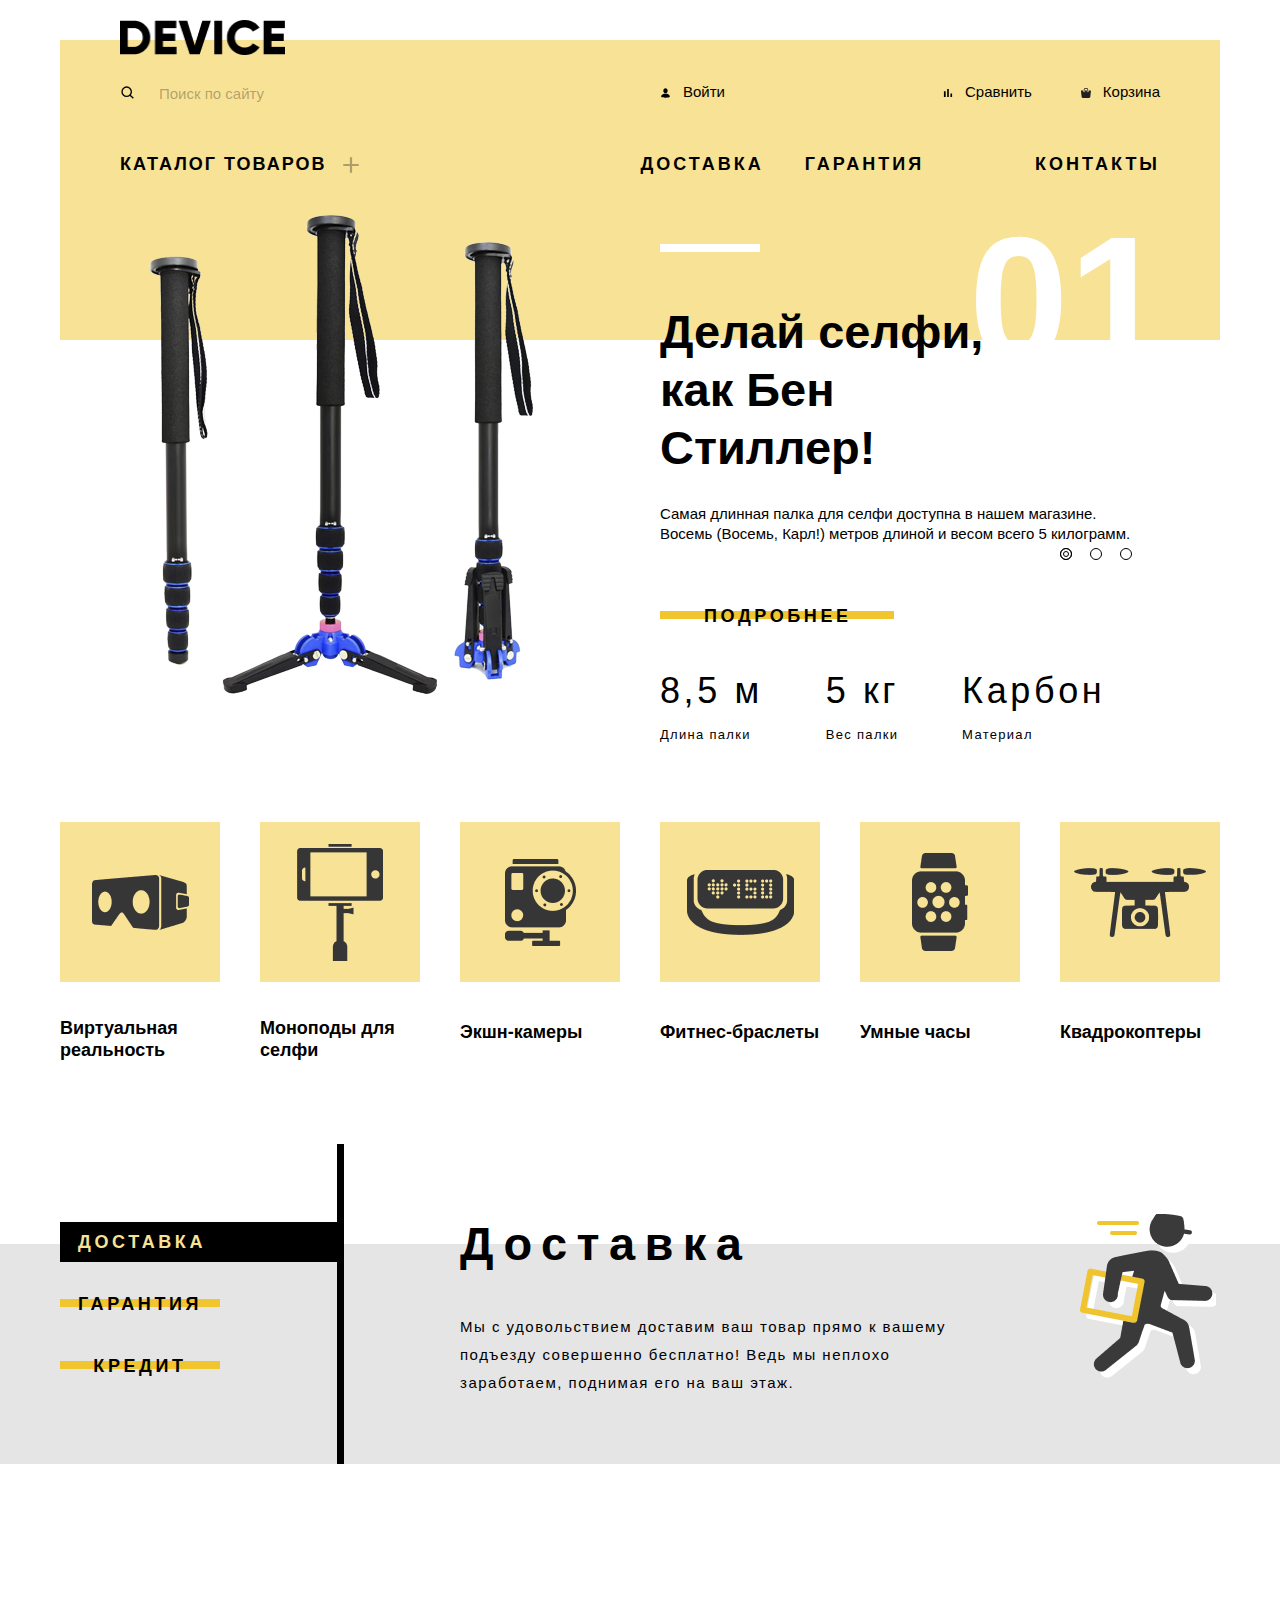
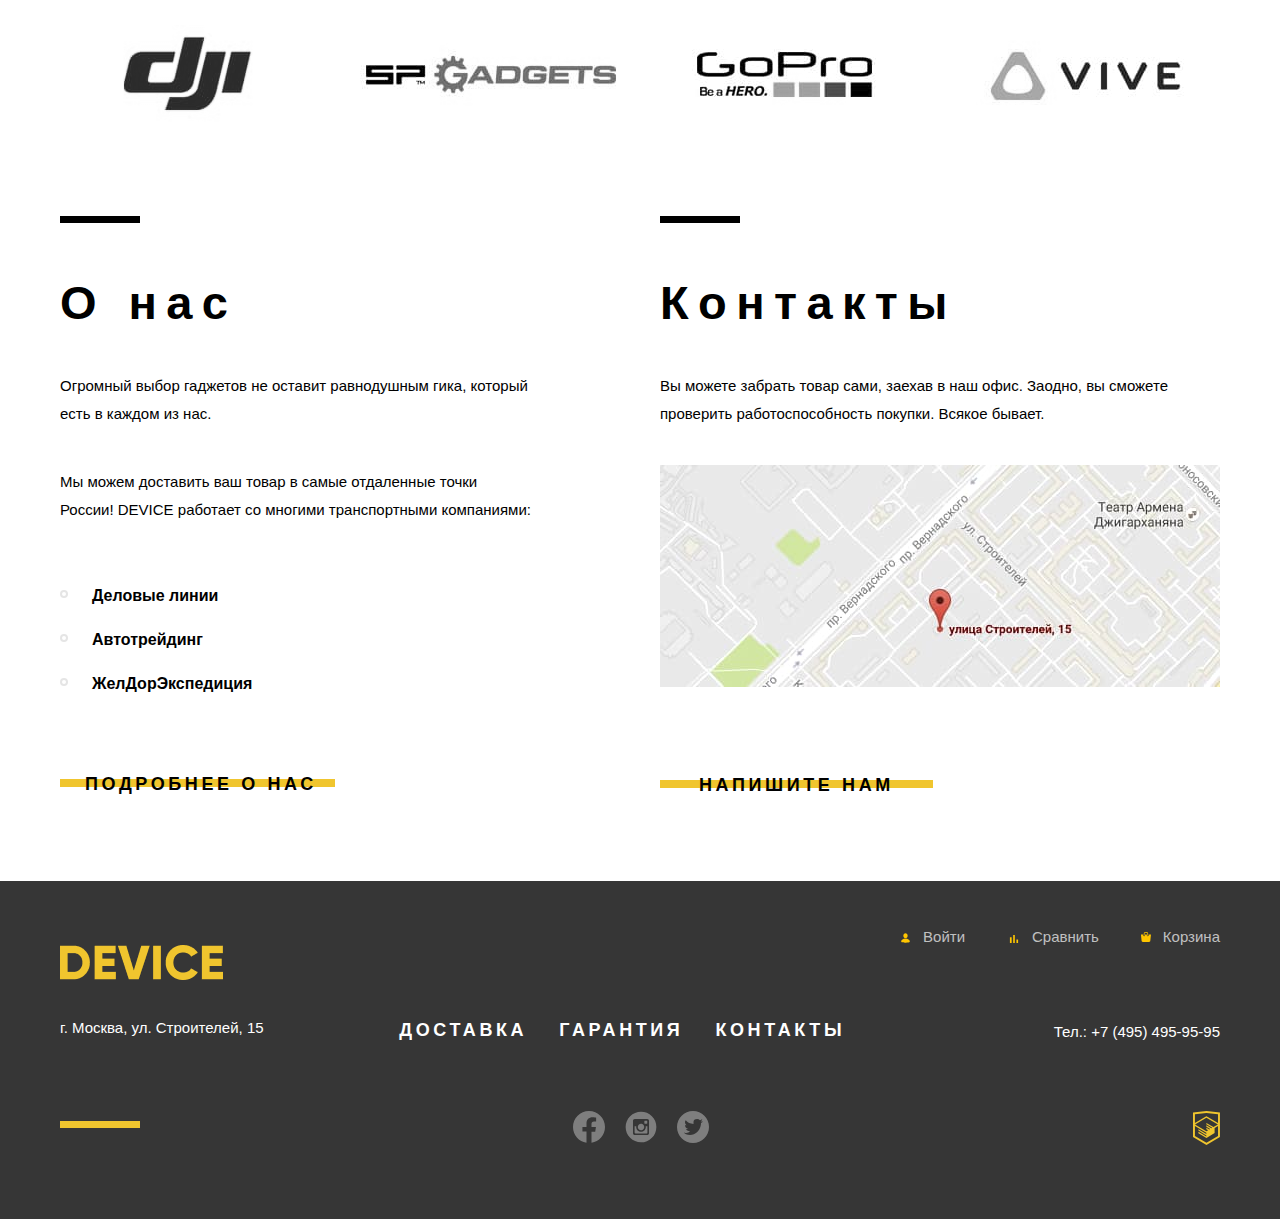
==== commit dd366168: "Update index.html" ====
--- a/index.html
+++ b/index.html
@@ -429,11 +429,11 @@
                <div class="input-group-wrapper">
                   <p class="input-group">
                      <label class="label-form" for="login-field">Ваше имя:</label>
-                     <input type="text" class="input-field login-input" name="login" id="login-field" placeholder="Имя Фамилия">
+                     <input type="text" class="input-field" name="login" id="login-field" placeholder="Имя Фамилия" required>
                   </p>
                   <p class="input-group">
                      <label class="label-form" for="email-field">Ваш e-mail:</label>
-                     <input type="email" class="input-field" name="email" id="email-field" placeholder="email@example.com">
+                     <input type="email" class="input-field" name="email" id="email-field" placeholder="email@example.com" required>
                   </p>
                </div>
                <p class="input-group">
--- a/css/style.css
+++ b/css/style.css
@@ -11,6 +11,7 @@
 
   --basicDark: #363636;
   
+  --inputGreyDark: #eaeaea;
   --toggleGrey: #c4c4c4;
   --specialLightGrey: #f2f2f2;
   --lightGrey: #e5e5e5;
@@ -540,9 +541,12 @@
   justify-content: flex-end;
 }
 
+.slider-item {
+  height: 507px;
+}
 
 .slider-item:nth-child(1) img {
-  margin-bottom: 20px;
+  margin-bottom: 21px;
   margin-right: 127px;
 
   width: 384px;
@@ -576,7 +580,7 @@
 .slider-pagination {
   display: flex;
   position: absolute;
-  bottom: 145px;
+  bottom: 150px;
   right: 88px;
   z-index: 20000;
 }
@@ -642,7 +646,7 @@
   
   position: absolute;
   top: -46px;
-  right: 48px;
+  right: 52px;
   
   margin: 0;
   padding: 0;
@@ -1727,7 +1731,50 @@
   border: none;
   border-radius: 3px;
   box-sizing: border: box;
-}
+  outline: none;
+}
+
+.input-field:hover {
+  padding-top: 14px;
+  padding-bottom: 13px;
+  padding-left: 18px;
+
+  width: 360px;
+
+  background-color: var(--inputGreyDark);
+  border: 2px solid var(--inputGreyDark);
+  border-radius: 3px;
+  box-sizing: border: box;
+}
+
+.input-field:focus {
+  padding-top: 14px;
+  padding-bottom: 13px;
+  padding-left: 18px;
+
+  width: 360px;
+
+  background-color: var(--basicWhite);
+  border: 2px solid var(--specialYellowDark);
+  border-radius: 3px;
+  box-sizing: border: box;
+  outline: none;
+}
+
+.input-error {
+  padding-top: 14px;
+  padding-bottom: 13px;
+  padding-left: 18px;
+
+  width: 360px;
+
+  background-color: var(--specialRed);
+  border: 2px solid var(--specialRed);
+  border-radius: 3px;
+  box-sizing: border: box;
+  outline: none;
+}
+
 
 .input-field::placeholder {
   font-size: 14px;
@@ -1753,7 +1800,20 @@
   color: var(--specialBlack03);
   background-color: var(--specialLightGrey);
   border-radius: 3px;
-  border: none;
+  border:  2px solid  var(--specialLightGrey);
+  outline: none;
+}
+
+.textarea:hover {
+  background-color: var(--inputGreyDark);
+}
+
+.textarea:focus {
+  background-color: var(--basicWhite);
+  border: 2px solid var(--specialYellowDark);
+  border-radius: 3px;
+  box-sizing: border: box;
+  outline: none;
 }
 
 .form-button::before {
@@ -1778,6 +1838,8 @@
 
   background-color: transparent;
   border: none;
+
+  cursor: pointer;
 }
 
 .form-button:hover::before,
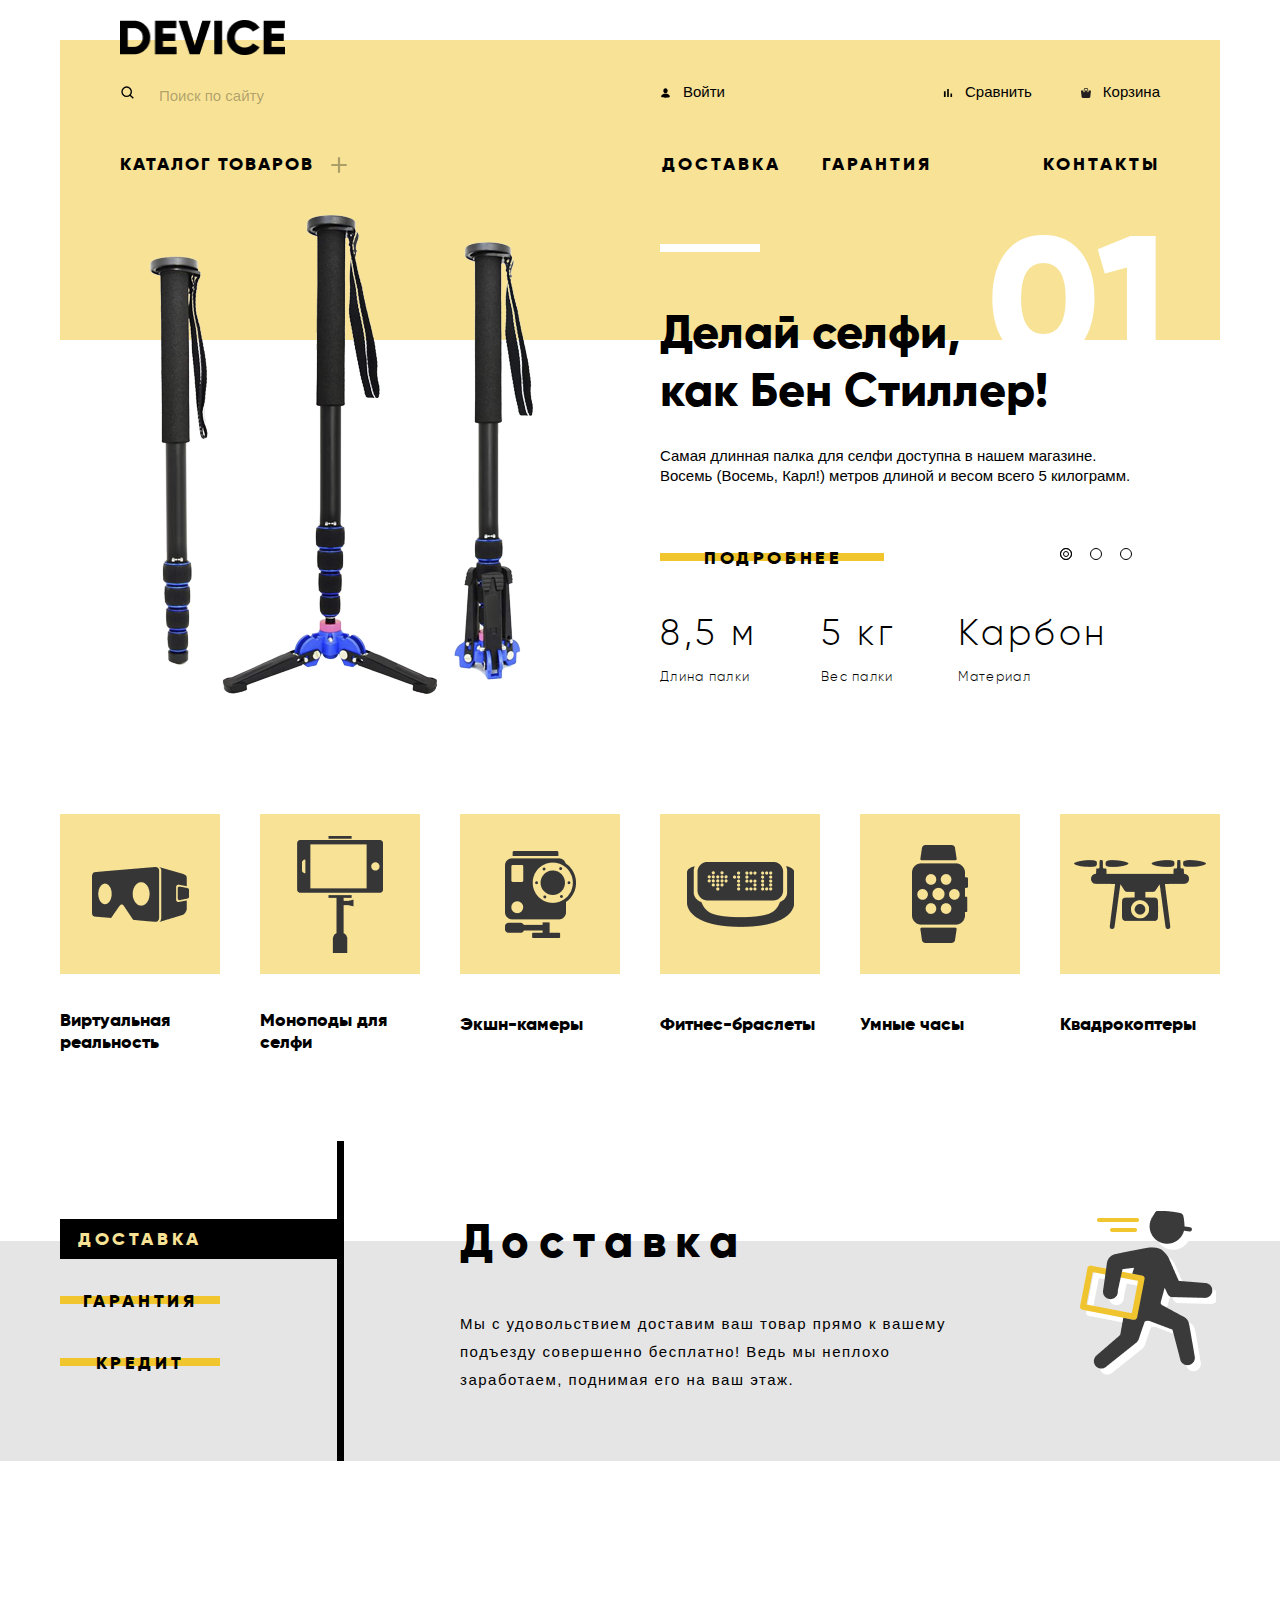
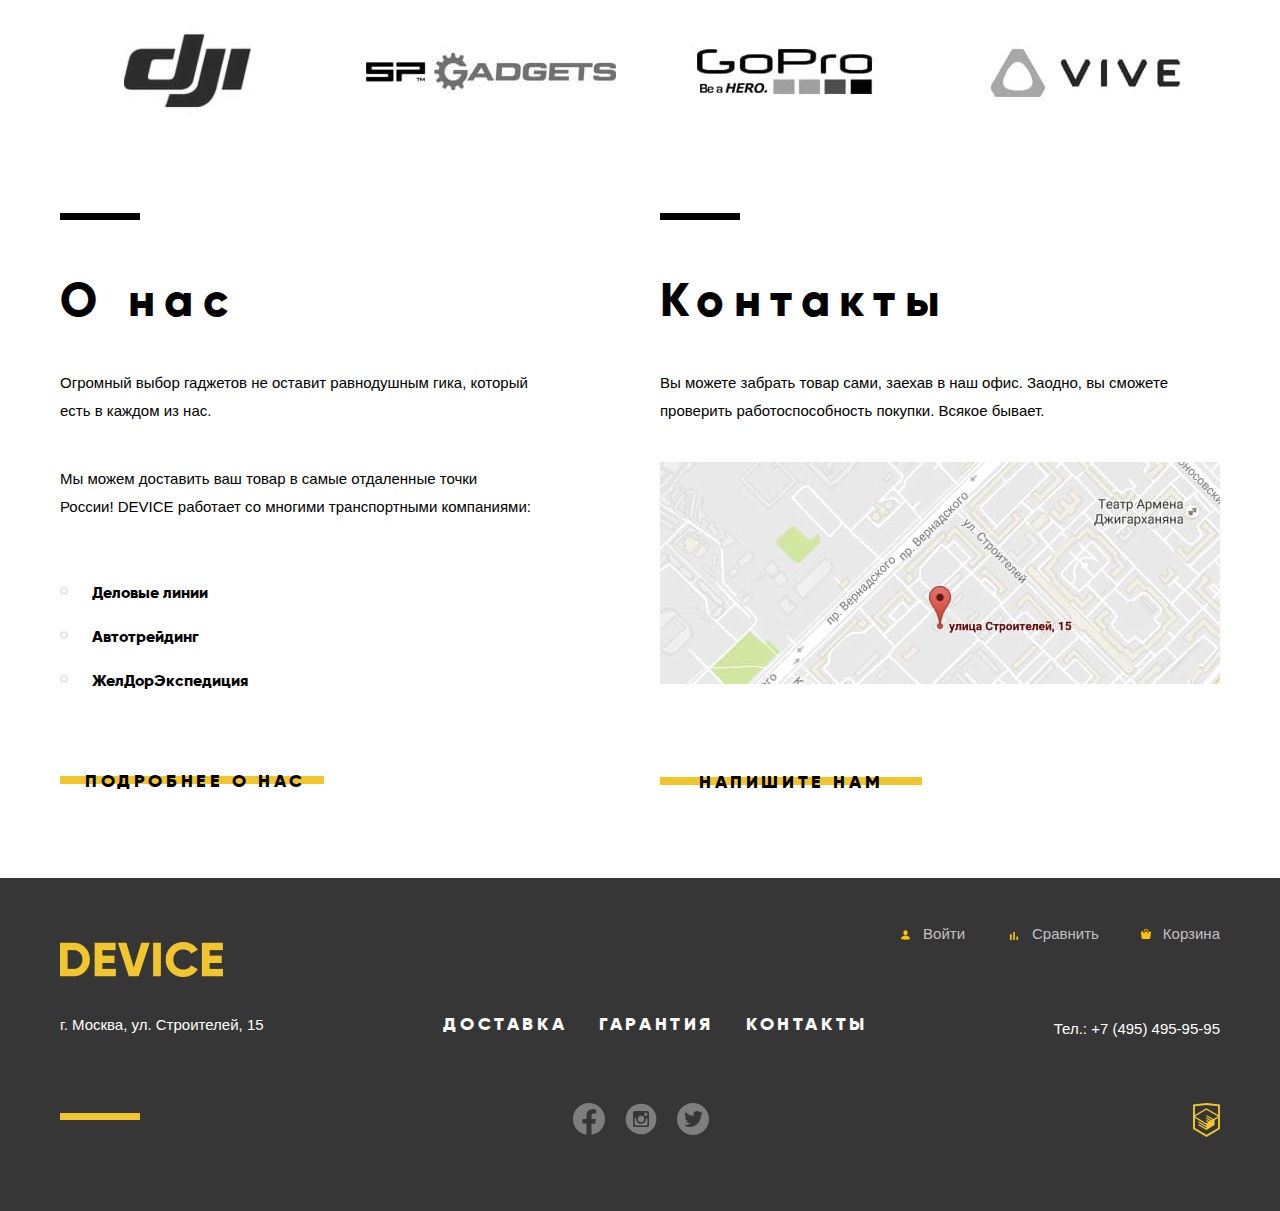
==== commit 20649721: "Update index.html" ====
--- a/index.html
+++ b/index.html
@@ -2,8 +2,8 @@
 <html lang="ru">
    <head>
       <meta charset="utf-8">
-      <link href="css/normalize.css" rel="stylesheet">
-      <link href="css/style.css" rel="stylesheet">
+      <link href="css/normalize.min.css" rel="stylesheet">
+      <link href="css/style.min.css" rel="stylesheet">
       <title>Магазин Device</title>
    </head>
    <body class="page-body">
@@ -16,7 +16,7 @@
                   </a>
                   <ul class="navigation-list">
                      <li class="navigation-item catalog">
-                        <a>
+                        <a href="#">
                         Каталог товаров
                         </a>
                         <div class="menu-list-wrapper">
@@ -407,8 +407,7 @@
                   <svg width="27" height="34" fill="none" xmlns="http://www.w3.org/2000/svg">
                      <g clip-path="url(#clip0)">
                         <path d="M13.62.017L13.472 0 0 1.408v24.596L13.473 34l13.43-7.969.042-.025V1.408L13.62.017zm11.399 12.078L13.495 5.32l-.001-.104-.087.05-.088-.056v.109L1.925 12.086V3.139l11.548-1.21L25.02 3.14v8.956h-.001zM13.405 6.769l11.518 6.695-4.479 2.633-7.093-4.21-.014 1.412 5.904 3.503-.86.506-5.03-2.984-.014 1.411 3.827 
-
-                  2.27-.782.521-3.031-1.782-.014 1.409 1.853 1.088-1.8 1.078-11.356-6.733 11.371-6.817zm-11.48 8.318l11.411 6.773.016 1.041-7.942-4.715-.015 1.412 7.979 4.783.018 1.073-7.973-4.728-.013 1.41 8.021 4.81.046.025 8.143-4.86-.011-5.163 3.415-2.03v9.994l-11.548 6.854-11.547-6.853v-9.826z" fill="#F0C52E"/>
+                           2.27-.782.521-3.031-1.782-.014 1.409 1.853 1.088-1.8 1.078-11.356-6.733 11.371-6.817zm-11.48 8.318l11.411 6.773.016 1.041-7.942-4.715-.015 1.412 7.979 4.783.018 1.073-7.973-4.728-.013 1.41 8.021 4.81.046.025 8.143-4.86-.011-5.163 3.415-2.03v9.994l-11.548 6.854-11.547-6.853v-9.826z" fill="#F0C52E"/>
                      </g>
                      <defs>
                         <clipPath id="clip0">
@@ -429,11 +428,11 @@
                <div class="input-group-wrapper">
                   <p class="input-group">
                      <label class="label-form" for="login-field">Ваше имя:</label>
-                     <input type="text" class="input-field" name="login" id="login-field" placeholder="Имя Фамилия" required>
+                     <input type="text" class="input-field" name="login" id="login-field" placeholder="Имя Фамилия">
                   </p>
                   <p class="input-group">
                      <label class="label-form" for="email-field">Ваш e-mail:</label>
-                     <input type="email" class="input-field" name="email" id="email-field" placeholder="email@example.com" required>
+                     <input type="email" class="input-field" name="email" id="email-field" placeholder="email@example.com">
                   </p>
                </div>
                <p class="input-group">
@@ -445,14 +444,12 @@
          </div>
       </div>
       <div class="map-popup">
-      	<div class="map-popup-wrapper">
-         <button type="button" class="close-map-button" aria-label="Закрыть форму"></button>
-         
-         <img src="img/map_popup.png" width="994" height="593" alt="Карта адреса компании Device">
-        </div>
+         <div class="map-popup-wrapper">
+            <button type="button" class="close-map-button" aria-label="Закрыть форму"></button>
+            <img src="img/map_popup.png" width="994" height="593" alt="Карта адреса компании Device">
+         </div>
       </div>
-      <script src="js/modal-form.js"></script>
-      <script src="js/modal-map.js"></script>
-      <script src="js/slider.js"></script>
+      <script src="js/modalForm.min.js"></script>
+      <script src="js/modalMap.min.js"></script>
    </body>
 </html>--- a/css/style.min.css
+++ b/css/style.min.css
@@ -0,0 +1 @@
+:root {--specialWhite03: rgba(255, 255, 255, 0.3);--specialWhite07: rgba(255, 255, 255, 0.7);--basicWhite: #ffffff;--specialBlack01: rgba(0, 0, 0, 0.1);--specialBlack02: rgba(0, 0, 0, 0.2);--specialBlack03: rgba(0, 0, 0, 0.3);--specialBlack06: rgba(0, 0, 0, 0.6);--basicBlack: #000000;--basicDark: #363636;--inputGreyDark: #eaeaea;--toggleGrey: #c4c4c4;--specialLightGrey: #f2f2f2;--lightGrey: #e5e5e5;--basicGrey: #7e7e7e;--darkGrey: #464646;--specialBasicGrey: #dcdcdc;--specialDarkGrey: #d9d9d9;--specialYellow: #f7e296;--specialYellowDark: #f0c52e;--specialGreen: #91c92f;--specialRed: #f6dada;}* {box-sizing: border-box;}@font-face {font-family: 'Open Sans';font-style: normal;font-weight: 300;src: url('../fonts/open-sans-v17-latin_cyrillic-ext_cyrillic-300.eot');src: local('Open Sans Light'), local('OpenSans-Light'), url('../fonts/open-sans-v17-latin_cyrillic-ext_cyrillic-300.woff2') format('woff2'), url('../fonts/open-sans-v17-latin_cyrillic-ext_cyrillic-300.woff') format('woff');}@font-face {font-family: 'Open Sans';font-style: normal;font-weight: 400;src: url('../fonts/open-sans-v17-latin_cyrillic-ext_cyrillic-regular.eot');src: local('Open Sans Regular'), local('OpenSans-Regular'), url('../fonts/open-sans-v17-latin_cyrillic-ext_cyrillic-regular.woff2') format('woff2'), url('../fonts/open-sans-v17-latin_cyrillic-ext_cyrillic-regular.woff') format('woff');}@font-face {font-family: 'Gilroy';src: url('../fonts/gilroylight.woff2') format('woff2'), url('../fonts/gilroylight.woff') format('woff');font-weight: 300;}@font-face {font-family: 'Gilroy';font-style: normal;font-weight: 800;src: url('../fonts/gilroyextrabold.woff2') format('woff2'), url('../fonts/gilroyextrabold.woff') format('woff');}body {margin: 0;padding: 0;min-width: 1160px;font-size: 15px;line-height: 28px;font-weight: 300;font-family: "Open Sans", Arial, sans-serif;color: var(--basicBlack);background-color: var(--basicWhite);}a {text-decoration: none;}img {max-width: 100%;height: auto;}.page {height: 100%;}.page-body {min-height: 100%;display: grid;grid-template-rows: min-content 1fr min-content;align-content: start;}.visually-hidden {position: absolute;width: 1px;height: 1px;clip: rect(1px,1px,1px,0);}.container {width: 1160px;margin: 0 auto;}.button {display: inline-block;position: relative;font-size: 18px;line-height: 22px;font-family: 'Gilroy', 'Arial', sans-serif;text-transform: uppercase;font-weight: 800;color: var(--basicBlack);text-align: center;vertical-align: middle;letter-spacing: 0.2em;z-index: 1;}.main-header {margin-top: 40px;}.navigation-wrapper {display: flex;flex-direction: column;position: relative;padding: 0;padding-left: 60px;padding-right: 60px;background-color: var(--specialYellow);}.user-navigation {order: -1;display: flex;flex-wrap: wrap;}.site-navigation .logo-header {position: absolute;top: -20px;left: 60px;}.site-navigation > a[href]:hover, .site-navigation > a[href]:focus {opacity: 0.6;}.site-navigation > a[href]:active {opacity: 0.3;}.search-field form {display: flex;align-items: start;margin-top: 24px;width: 444px;min-height: 50px;}.search-field .input-search {width: 358px;margin: 0;padding: 0;padding-top: 23px;padding-bottom: 9px;padding-left: 39px;box-sizing: border-box;background-color: transparent;border: none;}.input-search::placeholder {margin: 0;padding: 0;font-size: 15px;line-height: 15px;line-height: 20px;color: var(--specialBlack03);}.input-search:hover::placeholder {color: var(--specialBlack06);}.input-search:focus {border-bottom: 2px solid var(--basicBlack);outline: none;}.input-search:focus ~ .button-search {display: block;}.label-search {position: relative;}.label-search::before {content: "";position: absolute;top: 21px;left: 0;width: 17px;height: 17px;background-image: url(../img/icon_search.svg);background-repeat: no-repeat;}.search-field .button-search {display: none;padding: 13px 15px;font-size: 15px;line-height: 20px;text-transform: uppercase;background-color: transparent;border: 2px solid var(--basicBlack);cursor: pointer;}.button-search:hover, .button-search:focus {color: var(--basicWhite);background-color: var(--basicBlack);}.button-search:active {display: block;color: var(--specialWhite03);}.login, .compare, .shop {margin-top: 38px;}.login {position: relative;margin-left: 95px;padding-left: 24px;}.login::before {content: "";position: absolute;top: 8px;left: 0;width: 14px;height: 15px;background-image: url("../img/icon_user.svg");background-repeat: no-repeat;}.compare {position: relative;margin-left: 216px;padding-left: 24px;}.compare::before {content: "";position: absolute;top: 8px;left: 0;width: 15px;height: 15px;background-image: url("../img/icon_chart.svg");background-repeat: no-repeat;}.shop {position: relative;margin-left: auto;padding-left: 22px;}.shop::before {content: "";display: block;position: absolute;top: 10px;left: 0;width: 11px;height: 11px;background-image: url("../img/icon_cart.svg");background-repeat: no-repeat;}.login a, .compare a, .shop a {font-size: 15px;line-height: 20px;color: inherit;}.login:hover, .login:focus, .compare:hover, .compare:focus, .shop:hover, .shop:focus {opacity: 0.6;}.login:active, .compare:active, .shop:active {opacity: 0.3;}.site-navigation .navigation-list {display: flex;flex-wrap: wrap;justify-content: space-between;position: relative;margin: 0;margin-top: 37px;padding: 0;list-style: none;}.catalog {position: relative;cursor: pointer;}.catalog > a {padding-right: 36px;min-width: 230px;letter-spacing: 2px;}.catalog:hover .menu-list-wrapper {display: block;}.navigation-item:first-child {position: relative;}.navigation-item:nth-child(2) {margin-left: auto;}.navigation-item:nth-child(3) {margin-left: 41px;}.navigation-item:last-child {margin-left: 111px;}.navigation-item a[href]:hover, .navigation-item a[href]:focus {color: var(--specialBlack06);}.navigation-item a[href]:active {color: var(--specialBlack03);}.catalog::before {content: "";position: absolute;top: 3px;right: 0;width: 22px;height: 22px;background-image: url("../img/icon_plus.svg");background-repeat: no-repeat;}.navigation-item:nth-child(2) > a, .navigation-item:nth-child(3) > a, .navigation-item:last-child > a {letter-spacing: 3px;}.navigation-item > a {font-size: 18px;line-height: 22px;font-family: 'Gilroy', 'Arial', sans-serif;font-weight: 800;text-transform: uppercase;color: var(--basicBlack);}.menu-list-wrapper {display: none;}.navigation-item .menu-list {display: flex;flex-wrap: wrap;position: absolute;top: 25px;left: -60px;margin: 0;padding: 0;padding-left: 60px;padding-right: 60px;padding-bottom: 37px;min-width: 1160px;list-style: none;background-color: var(--specialYellow);z-index: 1001;}.menu-list a {font-size: 15px;line-height: 20px;font-weight: 300;color: var(--basicBlack);}.catalog .column-list {margin: 0;margin-right: 63px;margin-top: 27px;padding: 0;list-style: none;}.menu-column:last-child .column-list {margin-right: 0;}.catalog .column-item {margin-bottom: 8px;}.catalog .column-item:last-child {margin-bottom: 0;}.column-item a[href]:hover, .column-item a[href]:focus {color: var(--specialBlack06);}.column-item a[href]:active {color: var(--specialBlack03);}.slider-wrapper {position: relative;width: 100%;background-color: transparent;}.slider-wrapper::before {content: "";display: block;position: absolute;width: 100%;height: 161px;background-color: var(--specialYellow);z-index: -1;}.slider-pagination {margin: 0;padding: 0;list-style: none;}.slider-list {margin: 0;padding: 0;padding-top: 32px;list-style: none;z-index: 1000;}.slider-item {display: none;}.slider-item:nth-child(1) {display: flex;justify-content: flex-end;}.slider-item {height: 507px;}.slider-item:nth-child(1) img {margin-bottom: 21px;margin-right: 127px;width: 384px;height: 486px;}.slider-item:nth-child(2) img {margin-top: 22px;margin-right: 138px;width: 345px;height: 485px;}.slider-item:nth-child(3) img {margin-top: 81px;margin-right: 43px;width: 526px;height: 334px;}.slider-content {position: relative;margin-top: 25px;max-width: 560px;background-color: transparent;}.slider-pagination {display: flex;position: absolute;bottom: 150px;right: 88px;z-index: 20000;}.slider-pagination li {margin-right: 18px;}.slider-pagination li:last-child {margin-right: 0;}.pagination-button {position: relative;width: 12px;height: 12px;background-color: transparent;background-image: url("../img/slider_button_empty.svg");background-repeat: no-repeat;border: none;cursor: pointer;}.pagination-button::before {content: "";display: none;position: absolute;top: 0;left: 0;width: 12px;height: 12px;background-image: url("../img/slider_button.svg");background-repeat: no-repeat;}.slider-pagination-item:nth-child(1) .pagination-button::before {display: block;}.slider-pagination > li:nth-child(1).pagination-button:checked ~ .slider-list > li:nth-child(1) {display: block;}.slider-content::after {content: "";display: block;position: absolute;top: 8px;left: 0;width: 100px;height: 8px;background-color: var(--basicWhite);}.slider-content::before {content: "01";position: absolute;top: -46px;right: 52px;margin: 0;padding: 0;font-size: 179px;line-height: 219px;font-family: 'Gilroy', 'Arial', sans-serif;font-weight: 800;text-transform: uppercase;color: var(--basicWhite);z-index: -1;}.slider-item:nth-child(2) .slider-content::before {content: "02";position: absolute;top: -46px;right: 48px;margin: 0;padding: 0;font-size: 179px;line-height: 219px;font-family: 'Gilroy', 'Arial', sans-serif;font-weight: 800;text-transform: uppercase;color: var(--basicWhite);z-index: -1;}.slider-item:nth-child(3) .slider-content::before {content: "03";position: absolute;top: -46px;right: 48px;margin: 0;padding: 0;font-size: 179px;line-height: 219px;font-family: 'Gilroy', 'Arial', sans-serif;font-weight: 800;text-transform: uppercase;color: var(--basicWhite);z-index: -1;}.slider-content h3 {margin: 0;margin-top: 67px;font-size: 47px;line-height: 58px;font-family: 'Gilroy', 'Arial', sans-serif;font-weight: 800;color: var(--basicBlack);z-index: 1;}.slider-item:first-child h3 {padding-right: 170px;}.slider-item:nth-child(2) h3 {padding-right: 170px;}.slider-content p {margin-top: 27px;font-size: 15px;line-height: 20px;font-weight: 300;}.slider-item:nth-child(1) p {padding-right: 80px;}.slider-item:nth-child(2) p, .slider-item:nth-child(3) p {padding-right: 107px;}.button-slider {margin-top: 37px;padding-left: 44px;padding-right: 42px;padding-top: 9px;padding-bottom: 9px;}.button::before {content: "";display: block;position: absolute;left: 0;top: 15px;width: 100%;height: 8px;background-color: var(--specialYellowDark);z-index: -1;}.button-slider:hover::before, .button-slider:focus::before {height: 100%;top: 0;}.button-slider:active {color: var(--specialBlack03);}.slider-description {display: flex;flex-wrap: wrap;padding: 0;margin: 0;margin-top: 34px;}.slider-description dl {margin-right: 63px;max-width: 186px;}.slider-item:nth-child(3) dl{margin-right: 27px;}.slider-item:nth-child(3) dl:last-child {margin-right: 0;}.slider-description dl:last-child {margin-right: 0;}.slider-description dt {margin-bottom: 15px;font-size: 36px;line-height: 42px;font-family: 'Gilroy', 'Arial', sans-serif;font-weight: 300;letter-spacing: 0.1em;}.slider-description dd {margin: 0;font-size: 13px;line-height: 15px;font-family: 'Gilroy', 'Arial', sans-serif;font-weight: 300;letter-spacing: 0.1em;}.popular-list {display: flex;flex-wrap: wrap;justify-content: space-between;margin: 0;margin-top: 96px;padding: 0;list-style: none;}.popular-item {width: 160px;}.popular-image-wrapper {display: flex;justify-content: center;align-items: center;width: 160px;height: 160px;background-color: var(--specialYellow);cursor: pointer;}.popular-item a {display: inline-block;font-size: 18px;line-height: 22px;font-family: 'Gilroy', 'Arial', sans-serif;font-weight: 800;color: var(--basicBlack);vertical-align: middle;}.popular-item h3 {margin: 0;margin-top: 35px;}.popular-image-wrapper:hover, .popular-image-wrapper:focus {background-color: var(--specialYellowDark);}.popular-image-wrapper:active img {opacity: 0.3;}.popular-item:active a {color: var(--specialBlack03);}.services {position: relative;margin-top: 88px;background-color: var(--lightGrey);}.services::before {content: "";display: block;width: 100%;height: 100px;background-color: var(--basicWhite);}.services-wrapper {display: flex;margin-top: -100px;min-height: 320px;background-color: transparent;}.services-button-list {display: flex;flex-direction: column;justify-content: center;align-items: start;margin: 0;padding: 0;width: 284px;list-style: none;border-right: 7px solid var(--basicBlack);}.services-button {padding-top: 9px;padding-bottom: 9px;width: 160px;background-color: transparent;border: none;outline: none;}.services-button:not(.services-button-active) {cursor: pointer;}.services-button:not(.services-button-active)::before {content: "";display: block;position: absolute;left: 0;top: 15px;width: 100%;height: 8px;background-color: var(--specialYellowDark);z-index: -1;}.services-button-active::before {content: "";display: block;position: absolute;top: 0;left: 0;height: 100%;background-color: var(--basicBlack);}.services-button:not(.services-button-active):hover::before, .services-button:not(.services-button-active):focus::before {height: 100%;top: 0;}.services-button:not(.services-button-active):active {top: 0;height: 100%;color: var(--specialYellow);}.services-button-item:nth-child(1) .services-button:not(.services-button-active):active {padding-left: 18px;padding-right: 266px;border: none;outline: none;}.services-button-item:nth-child(2) .services-button:not(.services-button-active):active {padding-left: 23px;padding-right: 260px;border: none;outline: none;}.services-button-item:nth-child(3) .services-button:not(.services-button-active):active {padding-left: 36px;padding-right: 247px;border: none;outline: none;}.services-button:not(.services-button-active):active::before {background-color: var(--basicBlack);}li:nth-child(1) .services-button-active {padding-top: 9px;padding-bottom: 9px;padding-left: 18px;padding-right: 266px;color: var(--specialYellow);}li:nth-child(2) .services-button-active {padding-top: 9px;padding-bottom: 9px;padding-left: 20px;padding-right: 260px;color: var(--specialYellow);}li:nth-child(3) .services-button-active {padding-top: 9px;padding-bottom: 9px;padding-left: 35px;padding-right: 247px;color: var(--specialYellow);}.services-button-item {margin-bottom: 22px;width: 100%;}.service-button-item:first-child {margin-top: 14px;}.services-button-item:last-child {margin-bottom: 0;}.services-content-list {margin: 0;margin-left: auto;padding: 0;max-width: 760px;list-style: none;}.services-content-item {display: none;}.services-content-item:nth-child(1) {display: block;}.services-content-item h3 {margin: 0;padding-top: 71px;font-size: 47px;line-height: 58px;font-family: 'Gilroy', 'Arial', sans-serif;font-weight: 800;letter-spacing: 0.2em;}.services-content-item p {margin-top: 40px;font-size: 15px;line-height: 28px;letter-spacing: 0.1em;}.services-content-item:nth-child(1) p {padding-right: 265px;}.services-content-item:nth-child(2) p {padding-right: 180px;}.services-content-item:nth-child(3) p {padding-right: 220px;}.services-content-item:nth-child(1) {background-image: url("../img/delivery.png");background-repeat: no-repeat;background-position: 620px 70px;}.services-content-item:nth-child(2) {background-image: url("../img/warranty.png");background-repeat: no-repeat;background-position: 100% 52px;}.services-content-item:nth-child(3) {background-image: url("../img/credit.png");background-repeat: no-repeat;background-position: 595px 48px;}.brends-list {display: flex;justify-content: space-between;flex-wrap: wrap;margin: 0;margin-top: 161px;padding: 0;list-style: none;}.brends-item img {filter: grayscale(1);}.brends-item:hover img, .brends-item:focus img{filter: grayscale(0);}.brends-item:active {opacity: 0.6;}.information-wrapper {display: flex;justify-content: space-between;margin-top: 82px;}.about-us {position: relative;padding-bottom: 20px;}.about-us::before {content: "";display: block;position: absolute;top: 0;left: 0;width: 80px;height: 7px;background-color: var(--basicBlack);}.about-us h2 {margin: 0;margin-top: 58px;font-size: 47px;line-height: 58px;font-family: 'Gilroy', 'Arial', sans-serif;font-weight: 800;letter-spacing: 0.2em;}.about-us p {font-size: 15px;line-height: 28px;}.about-us > p:nth-of-type(1) {margin-top: 40px;padding-right: 127px;}.about-us > p:nth-of-type(2) {margin-top: 40px;padding-right: 128px;}.about-us-list {margin: 0;margin-top: 58px;padding: 0;list-style: none;}.about-us-list p {position: relative;padding-left: 32px;font-size: 16px;line-height: 28px;font-weight: 800;font-family: 'Gilroy', 'Arial', sans-serif;color: var(--basicBlack);}.about-us-list p::before {content: "";display: block;position: absolute;top: 8px;left: 0;width: 4px;height: 4px;border: 2px solid var(--lightGrey);border-radius: 50%;}.about-us-button::before {content: "";display: block;position: absolute;left: 0;top: 15px;width: 100%;height: 8px;background-color: var(--specialYellowDark);z-index: -1;}.about-us-button {margin-top: 50px;padding-top: 9px;padding-bottom: 9px;padding-left: 25px;padding-right: 18px;}.about-us-button:hover::before, .about-us-button:focus::before {top: 0;height: 100%;}.about-us-button:active {color: var(--specialBlack03);}.contacts {position: relative;min-width: 560px;}.contacts::before {content: "";display: block;position: absolute;top: 0;left: 0;width: 80px;height: 7px;background-color: var(--basicBlack);}.contacts h2 {margin: 0;margin-top: 58px;font-size: 47px;line-height: 58px;font-family: 'Gilroy', 'Arial', sans-serif;font-weight: 800;letter-spacing: 0.2em;}.contacts > p:nth-of-type(1) {margin-top: 40px;}.contacts-map {display: inline-block;margin-top: 22px;vertical-align: middle;}.contacts-button::before {content: "";display: block;position: absolute;left: 0;top: 15px;width: 100%;height: 8px;background-color: var(--specialYellowDark);z-index: -1;}.contacts-button {margin-top: 69px;padding-top: 9px;padding-bottom: 9px;padding-left: 39px;padding-right: 39px;}.contacts-button:hover::before, .contacts-button:focus::before {top: 0;height: 100%;}.contacts-button:active {color: var(--specialBlack03);}.main-footer {margin-top: 57px;padding-bottom: 65px;background-color: var(--basicDark);}.logo-footer {display: inline-block;margin-top: 63px;vertical-align: middle;cursor: pointer;}.logo-footer:hover, .logo-footer:focus {opacity: 0.6;}.logo-footer:active {opacity: 0.3;}.footer-top {display: flex;flex-wrap: wrap;justify-content: space-between;border-top: 1px solid transparent;}.footer-nav-wrapper {display: flex;flex-wrap: wrap;margin-top: 41px;}.footer-nav-wrapper a {font-size: 15px;line-height: 20px;font-weight: 300;color: var(--specialWhite07);}.footer-login a{position: relative;margin-right: 42px;padding-left: 27px;}.footer-login a::before {content: "";display: block;position: absolute;top: 5px;left: 5px;width: 13px;height: 14px;background-image: url("../img/icon_user_footer.svg");background-repeat: no-repeat;}.footer-login a:hover, .footer-login a:focus {color: var(--basicWhite);}.footer-login a:active {color: var(--specialWhite03);}.footer-login a:hover::before, .footer-login a:focus::before {opacity: 0.6;}.footer-login a:active::before {opacity: 0.3;}.footer-compare a{position: relative;margin-right: 42px;padding-left: 25px;}.footer-compare a::before {content: "";display: block;position: absolute;top: 4px;left: 0;width: 14px;height: 14px;background-image: url("../img/icon_chart_footer.svg");background-repeat: no-repeat;}.footer-compare a:hover, .footer-compare a:focus {color: var(--basicWhite);}.footer-compare a:active {color: var(--specialWhite03);}.footer-compare a:hover::before, .footer-compare a:focus::before {opacity: 0.6;}.footer-compare a:active::before {opacity: 0.3;}.footer-shop a{position: relative;padding-left: 22px;}.footer-shop a::before {content: "";display: block;position: absolute;top: 4px;left: 0;width: 14px;height: 14px;background-image: url("../img/icon_cart_footer.svg");background-repeat: no-repeat;}.footer-shop a:hover, .footer-shop a:focus {color: var(--basicWhite);}.footer-shop a:active {color: var(--specialWhite03);}.footer-shop a:hover::before, .footer-shop a:focus::before {opacity: 0.6;}.footer-shop a:active::before {opacity: 0.3;}.footer-middle {display: flex;justify-content: space-between;margin-top: 14px;}.footer-middle .adress {display: inline-block;max-width: 260px;font-size: 15px;line-height: 20px;font-weight: 300;vertical-align: middle;color: var(--basicWhite);}.footer-navigation-list {display: flex;flex-wrap: wrap;margin: 0;margin-top: 11px;margin-right: 6px;padding: 0;list-style: none;}.footer-navigation-item {margin-right: 32px;}.footer-navigation-item:last-child {margin-right: 0;}.footer-navigation-item a {font-size: 18px;line-height: 22px;font-weight: 800;font-family: 'Gilroy', 'Arial', sans-serif;text-transform: uppercase;letter-spacing: 0.2em;color: var(--basicWhite);}.footer-navigation-item a:hover, .footer-navigation-item a:focus {opacity: 0.6;}.footer-navigation-item a:active {opacity: 0.3;}.phone-number a {font-size: 15px;line-height: 20px;font-weight: 300;color: var(--basicWhite);}.footer-bottom {display: flex;justify-content: space-between;position: relative;margin-top: 45px;}.footer-bottom::before {content: "";display: block;position: absolute;top: 10px;left: 0;width: 80px;height: 7px;background-color: var(--specialYellowDark);}.footer-bottom .social-list {display: flex;flex-wrap: wrap;margin: 0;margin-left: auto;margin-right: 484px;padding: 0;list-style: none;}.social-item {margin-right: 20px;}.social-item:last-child {margin-right: 0;}.social-item a {display: inline-block;width: 32px;height: 32px;vertical-align: middle;background-image: url("../img/icon_facebook.svg");background-repeat: no-repeat;opacity: 0.6;}.social-item:nth-child(2) a {background-image: url("../img/icon_instagram.svg");background-repeat: no-repeat;opacity: 0.6;}.social-item:nth-child(3) a {background-image: url("../img/icon_witter.svg");background-repeat: no-repeat;opacity: 0.6;}.social-item a:hover, .social-item a:focus {opacity: 1;}.social-item a:active {opacity: 0.3;}.logo-creators {cursor: pointer;}.logo-creators:hover, .logo-creators:focus {opacity: 0.6;}.logo-creators:active {opacity: 0.3;}.modal {display: none;position: fixed;top: 50%;left: 50%;padding-left: 100px;padding-right: 100px;padding-bottom: 62px;background-color: var(--basicWhite);border-radius: 5px;box-shadow: 0px 10px 16px rgba(0, 0, 0, 0.15);transform: translate(-50%,-50%);z-index: 20000;}.open-form {display: block;}.modal-form-wrapper {position: relative;z-index: 3;}.close-button-wrapper {position: relative;}.modal-close-button {display: inline-block;position: absolute;top: -60px;right: -81px;width: 55px;height: 55px;background-color: var(--specialYellow);vertical-align: middle;border: none;border-radius: 50%;cursor: pointer;}.modal-close-button::before {content: "";display: block;position: absolute;top: 50%;left: 50%;width: 30px;height: 30px;background-image: url("../img/icon_cross.png");transform: translate(-50%,-50%);}.modal-close-button:hover, .modal-close-button:focus {background-color: var(--specialYellowDark);}.modal-close-button:active {background-color: var(--specialYellow);opacity: 0.6;}.input-group-wrapper {display: flex;margin-top: 92px;}.input-group {display: flex;flex-direction: column;}.label-form {margin-bottom: 10px;font-size: 18px;line-height: 22px;font-weight: 800;font-family: 'Gilroy', 'Arial', sans-serif;color: var(--basicBlack);}.input-field {padding-top: 16px;padding-bottom: 15px;padding-left: 20px;width: 360px;background-color: var(--specialLightGrey);border: none;border-radius: 3px;box-sizing: border: box;outline: none;}.input-field:hover {padding-top: 14px;padding-bottom: 13px;padding-left: 18px;width: 360px;background-color: var(--inputGreyDark);border: 2px solid var(--inputGreyDark);border-radius: 3px;box-sizing: border: box;}.input-field:focus {padding-top: 14px;padding-bottom: 13px;padding-left: 18px;width: 360px;background-color: var(--basicWhite);border: 2px solid var(--specialYellowDark);border-radius: 3px;box-sizing: border: box;outline: none;}.input-error {padding-top: 14px;padding-bottom: 13px;padding-left: 18px;width: 360px;background-color: var(--specialRed);border: 2px solid var(--specialRed);border-radius: 3px;box-sizing: border: box;outline: none;}.input-field::placeholder {font-size: 14px;line-height: 1;font-family: 'Open Sans', 'Arial', sans-serif;color: var(--specialBlack03);}.input-group:first-child .input-field {margin-right: 40px;}.input-group:nth-child(3) {margin-top: 20px;}.textarea {padding-top: 16px;padding-left: 20px;font-size: 14px;line-height: 20px;font-family: "Open Sans", "Arial", sans-serif;color: var(--specialBlack03);background-color: var(--specialLightGrey);border-radius: 3px;border: 2px solid var(--specialLightGrey);outline: none;}.textarea:hover {background-color: var(--inputGreyDark);}.textarea:focus {background-color: var(--basicWhite);border: 2px solid var(--specialYellowDark);border-radius: 3px;box-sizing: border: box;outline: none;}.form-button::before {content: "";display: block;position: absolute;left: 0;top: 15px;width: 100%;height: 8px;background-color: var(--specialYellowDark);z-index: -1;}.form-button {margin-top: 13px;padding-top: 9px;padding-bottom: 9px;padding-left: 32px;padding-right: 37px;background-color: transparent;border: none;cursor: pointer;}.form-button:hover::before, .form-button:focus::before {top: 0;height: 100%;}.form-button:active {color: var(--specialBlack03);}.map-popup {display: none;position: fixed;top: 50%;left: 50%;width: 994px;height: 593px;transform: translate(-50%,-50%);z-index: 200000;}.open-map-popup {display: block;}.map-popup-wrapper {position: relative;}.close-map-button {display: inline-block;position: absolute;top: 32px;right: 37px;width: 55px;height: 55px;background-color: var(--specialYellow);vertical-align: middle;border: none;border-radius: 50%;cursor: pointer;}.close-map-button::before {content: "";display: block;position: absolute;top: 50%;left: 50%;width: 30px;height: 30px;background-image: url("../img/icon_cross.png");transform: translate(-50%,-50%);}.close-map-button:hover, .close-map-button:focus {background-color: var(--specialYellowDark);}.close-map-button:active {background-color: var(--specialYellow);opacity: 0.6;}.inner-header .navigation-wrapper {padding-bottom: 47px;}.inner-header .login, .inner-header .compare, .inner-header .shop {margin-left: 0;margin-right: 0;}.inner-header .login-out {margin-top: 39px;margin-left: 20px;margin-right: 63px;}.login-out a {font-size: 15px;line-height: 20px;color: inherit;opacity: 0.6;}.inner-header .compare {margin-right: 45px;}.inner-header .user-navigation {justify-content: space-between;}.inner-header .header-user-nav-wrapper {display: flex;flex-wrap: wrap;}.inner-main h1 {margin: 0;margin-top: 44px;margin-left: 60px;font-size: 47px;line-height: 58px;font-family: 'Gilroy', 'Arial', sans-serif;font-weight: 800;}.breadcrumbs-list {display: flex;margin: 0;margin-top: 27px;margin-left: 60px;padding: 0;list-style: none;}.breadcrumbs-item {position: relative;margin-right: 16px;padding-right: 24px;}.breadcrumbs-item:nth-child(-n+2)::before {content: "";display: block;position: absolute;top: 8px;right: 0;width: 12px;height: 12px;background-image: url("../img/icon_arrow_nav.svg");background-repeat: no-repeat;}.breadcrumbs-item a{font-size: 14px;line-height: 19px;font-weight: 300;color: var(--specialBlack03);}.breadcrumbs-item:hover a[href], .breadcrumbs-item:focus a[href] {color: var(--specialBlack06);}.breadcrumbs-item:active a[href] {color: var(--specialBlack01);}.inner-main {position: relative;}.content-wrapper {display: flex;justify-content: space-between;}.filter {z-index: 3;box-sizing: border-box;}.filter h2 {margin: 0;margin-left: 60px;padding-top: 25px;font-size: 16px;line-height: 20px;font-family: 'Gilroy', 'Arial', sans-serif;text-transform: uppercase;font-weight: 800;letter-spacing: 0.1em;}.filter form {margin-left: 60px;margin-top: 96px;width: 200px;z-index: 3;}.filter fieldset {margin: 0;padding: 0;border: none;}.filter legend {padding: 0;padding-top: 14px;font-size: 14px;line-height: 17px;font-family: 'Gilroy', 'Arial', sans-serif;font-weight: 800;letter-spacing: 0.1em;color: var(--specialBlack);}.filter .price, .filter .color, .filter .bluetooth {border-top: 2px solid var(--basicBlack);}.range-filter {position: relative;margin-top: 38px;}.filter .scale {position: relative;margin-top: 30px;height: 2px;width: 100%;background-color: var(--specialBlack02);}.range-filter .bar {height: 2px;width: 70%;background-color: var(--specialGreen);}.range-filter .toggle {position: absolute;top: -8px;padding: 0;width: 4px;height: 4px;background-color: var(--toggleGrey);border: 8px solid var(--basicWhite);box-sizing:content-box;border-radius: 50%;box-shadow: 0px 2px 2px rgba(0, 0, 0, 0.18);cursor: pointer;}.range-filter .toggle-min {left: 0;}.range-filter .toggle-max {left: 115px;}.toggle:active {transform: scale(1.1);}.price-controls {display: flex;justify-content: flex-start;margin-top: 17px;}.price-controls input {width: 50px;font-size: 14px;line-height: 16px;font-family: 'Gilroy','Arial', sans-serif;font-weight: 300;background-color: transparent;border: none;color: var(--basicBlack);}.price-controls label {font-size: 14px;line-height: 16px;font-family: 'Gilroy','Arial', sans-serif;font-weight: 300;color: var(--basicBlack);}.label-checkbox {font-size: 14px;line-height: 19px;cursor: pointer;}.min-price {margin-right: 27px;}.filter .color {margin-top: 37px;}.color .checkbox-group {position: relative;margin: 0;margin-bottom: 11px;padding-left: 42px;}.color legend {margin-bottom: 29px;}.input-checkbox + label::before {content: "";display: block;position: absolute;top: 0;left: 0;width: 20px;height: 20px;border: 2px solid var(--basicBlack);border-radius: 2px;cursor: pointer;}.input-checkbox:checked + label::after {content: "";display: block;position: absolute;top: 7px;left: 6px;width: 14px;height: 11px;background-image: url("../img/checkbox_on.png");background-repeat: no-repeat;cursor: pointer;}.input-checkbox:hover + label::before, .input-checkbox:focus + label::before {opacity: 0.3;outline: double;}.input-checkbox:checked:hover + label::after, .input-checkbox:checked:focus + label::after {opacity: 0.3;}.input-checkbox:active + label::before {opacity: 1;}.input-checkbox:checked:active + label::after {opacity: 1;}.input-disabled + label{opacity: 0.3;cursor: default;}.input-disabled + label:before{opacity: 0.3;cursor: default;}.input-disabled:hover + label:before {opacity: 0.3;}.input-disabled:active + label:before {opacity: 0.3;}.filter .bluetooth {margin-top: 22px;}.bluetooth legend {margin-bottom: 15px;}.radio-group {position: relative;margin: 0;margin-top: 13px;padding-left: 40px;}.label-radio {cursor: pointer;}.input-radio + label::before {content: "";display: block;position: absolute;top: 0;left: 0;width: 24px;height: 24px;background-image: url("../img/radio_off.png");background-repeat: no-repeat;cursor: pointer;}.input-radio:checked + label::after {content: "";display: block;position: absolute;top: 0;left: 0;width: 24px;height: 24px;background-image: url("../img/radio_on.png");background-repeat: no-repeat;cursor: pointer;}.input-radio:checked:hover + label::after, .input-radio:checked:focus + label::after {opacity: 0.6;outline: double;}.input-radio:checked:hover + label::before {display: none;}.input-radio:hover + label::before, .input-radio:focus + label::before {opacity: 0.6;outline: double;}.input-radio:active + label::before {opacity: 1;}.filter-button {margin-top: 37px;padding-left: 37px;padding-right: 43px;padding-top: 9px;padding-bottom: 9px;background-color: transparent;border: none;cursor: pointer;}.filter-button::before {content: "";display: block;position: absolute;left: 0;top: 15px;width: 100%;height: 8px;background-color: var(--specialYellowDark);z-index: -1;}.filter-button:hover::before, .filter-button:focus::before {top: 0;height: 100%;}.filter-button:active {color: var(--specialBlack03);}.background-wrapper {position: relative;margin-top: 44px;background-image: linear-gradient(to right , var(--lightGrey) 36.6%, var(--basicWhite) 36.6%);}.background-wrapper::before {content: "";display: block;position: absolute;top: 0;left: 0;width: 100%;height: 70px;background-image: linear-gradient(to right , var(--specialBasicGrey) 36.6%, var(--lightGrey) 36.6%);}.inner-catalog {max-width: 760px;z-index: 3;}.inner-catalog .inner-catalog-list {display: flex;flex-wrap: wrap;justify-content: space-between;margin: 0;margin-top: 89px;padding: 0;list-style: none;}.inner-catalog-sort {display: flex;justify-content: space-between;}.inner-catalog-sort > p {margin: 0;padding-top: 25px;font-size: 16px;line-height: 20px;font-family: 'Gilroy', 'Arial', sans-serif;text-transform: uppercase;font-weight: 800;letter-spacing: 0.1em;}.sort-list {display: flex;margin: 0;margin-right: 148px;padding: 0;padding-top: 20px;list-style: none;}.sort-item {margin-right: 30px;}.sort-item:last-child {margin-right: 0;}.sort-item a {font-size: 14px;line-height: 19px;color: var(--specialBlack03);}.sort-item a:not(.sort-active):hover, .sort-item a:not(.sort-active):focus {color: var(--specialBlack06);}.sort-item:active a:not(.sort-active) {color: var(--basicBlack);}.sort-item .sort-active {color: var(--basicBlack);}.sort-arrows {display: flex;margin: 0;margin-top: 24px;padding: 0;list-style: none;}.sort-arrows-item a {opacity: 0.3;}.sort-arrows-item .button-arrows-active {opacity: 1;margin-left: 15px;}.sort-arrows-item:hover a:not(.button-arrows-active), .sort-arrows-item:focus a:not(.button-arrows-active) {opacity: 0.6;}.sort-arrows-item:active a:not(.button-arrows-active) {opacity: 1;}.inner-catalog-item {margin-bottom: 0;}.inner-catalog-item:nth-child(-n+2) {margin-bottom: 40px;}.inner-catalog-cart {max-width: 380px;}.cart-content {position: relative;}.cart-content::before {content: "";display: none;position: absolute;top: 29px;right: 27px;width: 62px;height: 62px;background-image: url("../img/icon_new.png");background-repeat: no-repeat;}.inner-catalog-item:last-child .cart-content::before {display: block }.cart-content-link {display: none;flex-direction: column;justify-content: center;align-items: center;position: absolute;top: 0;left: 0;width: 100%;height: 100%;}.cart-content:hover .cart-content-link {display: flex;}.cart-title {display: flex;justify-content: space-between;}.cart-title h3{display: inline-block;max-width: 266px;vertical-align: middle;margin: 0;}.cart-title a {font-size: 18px;line-height: 22px;font-family: 'Gilroy', 'Arial', sans-serif;letter-spacing: 0.03em;font-weight: 800;color: var(--basicBlack);}.cart-title {display: flex;justify-content: space-between;margin-top: 19px;}.cart-title .cart-price {display: inline-block;margin-top: 8px;font-size: 16px;line-height: 18px;text-align: right;font-family: 'Gilroy', 'Arial', sans-serif;font-weight: 300;letter-spacing: 0.05em;vertical-align: middle;}.cart-button {margin-top: 37px;padding-left: 44px;padding-right: 42px;padding-top: 9px;padding-bottom: 9px;}.cart-button::before {content: "";display: block;position: absolute;left: 0;top: 15px;width: 100%;height: 8px;background-color: var(--specialYellowDark);z-index: -1;}.cart-button:hover::before, .cart-button:focus::before {height: 100%;top: 0;}.cart-button:active {color: var(--specialBlack03);}.cart-compare {font-size: 13px;line-height: 18px;font-weight: 300;color: var(--specialBlack06);}.cart-compare:hover, .cart-compare:focus {color: var(--basicBlack);}.cart-compare:active {color: var(--specialBlack03);}.catalog-pagination-list {display: flex;margin: 0;margin-top: 26px;margin-bottom: 75px;padding: 0;list-style: none;background-color: var(--lightGrey);}.catalog-pagination-item {padding-top: 25px;padding-bottom: 25px;}.catalog-pagination-item a {font-size: 16px;line-height: 20px;font-family: 'Gilroy', 'Arial', sans-serif;font-weight: 800;text-transform: uppercase;letter-spacing: 0.1em;color: var(--basicBlack);}.catalog-pagination-item:not(:first-child):not(:last-child):not(.active-pagination) a {color: var(--specialBlack03);}.catalog-pagination-item:first-child {margin-right: 216px;}.catalog-pagination-item:last-child {margin-left: auto;}.catalog-pagination-item:not(:first-child):not(:last-child) {margin-right: 30px;}.catalog-pagination-item:first-child, .catalog-pagination-item:last-child {padding-left: 30px;padding-right: 30px;cursor: pointer;}.catalog-pagination-item:first-child:hover, .catalog-pagination-item:first-child:focus, .catalog-pagination-item:last-child:hover, .catalog-pagination-item:last-child:focus {background: var(--specialDarkGrey);}.catalog-pagination-item:first-child:active a, .catalog-pagination-item:last-child:active a {color: var(--specialBlack03);}.catalog-pagination-item:not(:last-child):not(:first-child):hover a[href], .catalog-pagination-item:not(:last-child):not(:first-child):focus a[href] {color: var(--specialBlack06);}.catalog-pagination-item:not(:last-child):not(:first-child):active a[href] {color: var(--basicBlack);}.inner-footer {margin-top: 0;}.inner-footer .footer-login {color: var(--basicWhite);}.inner-footer .footer-login a {margin-right: 24px;}.inner-footer .footer-exit a {color: var(--specialWhite03);margin-right: 40px;}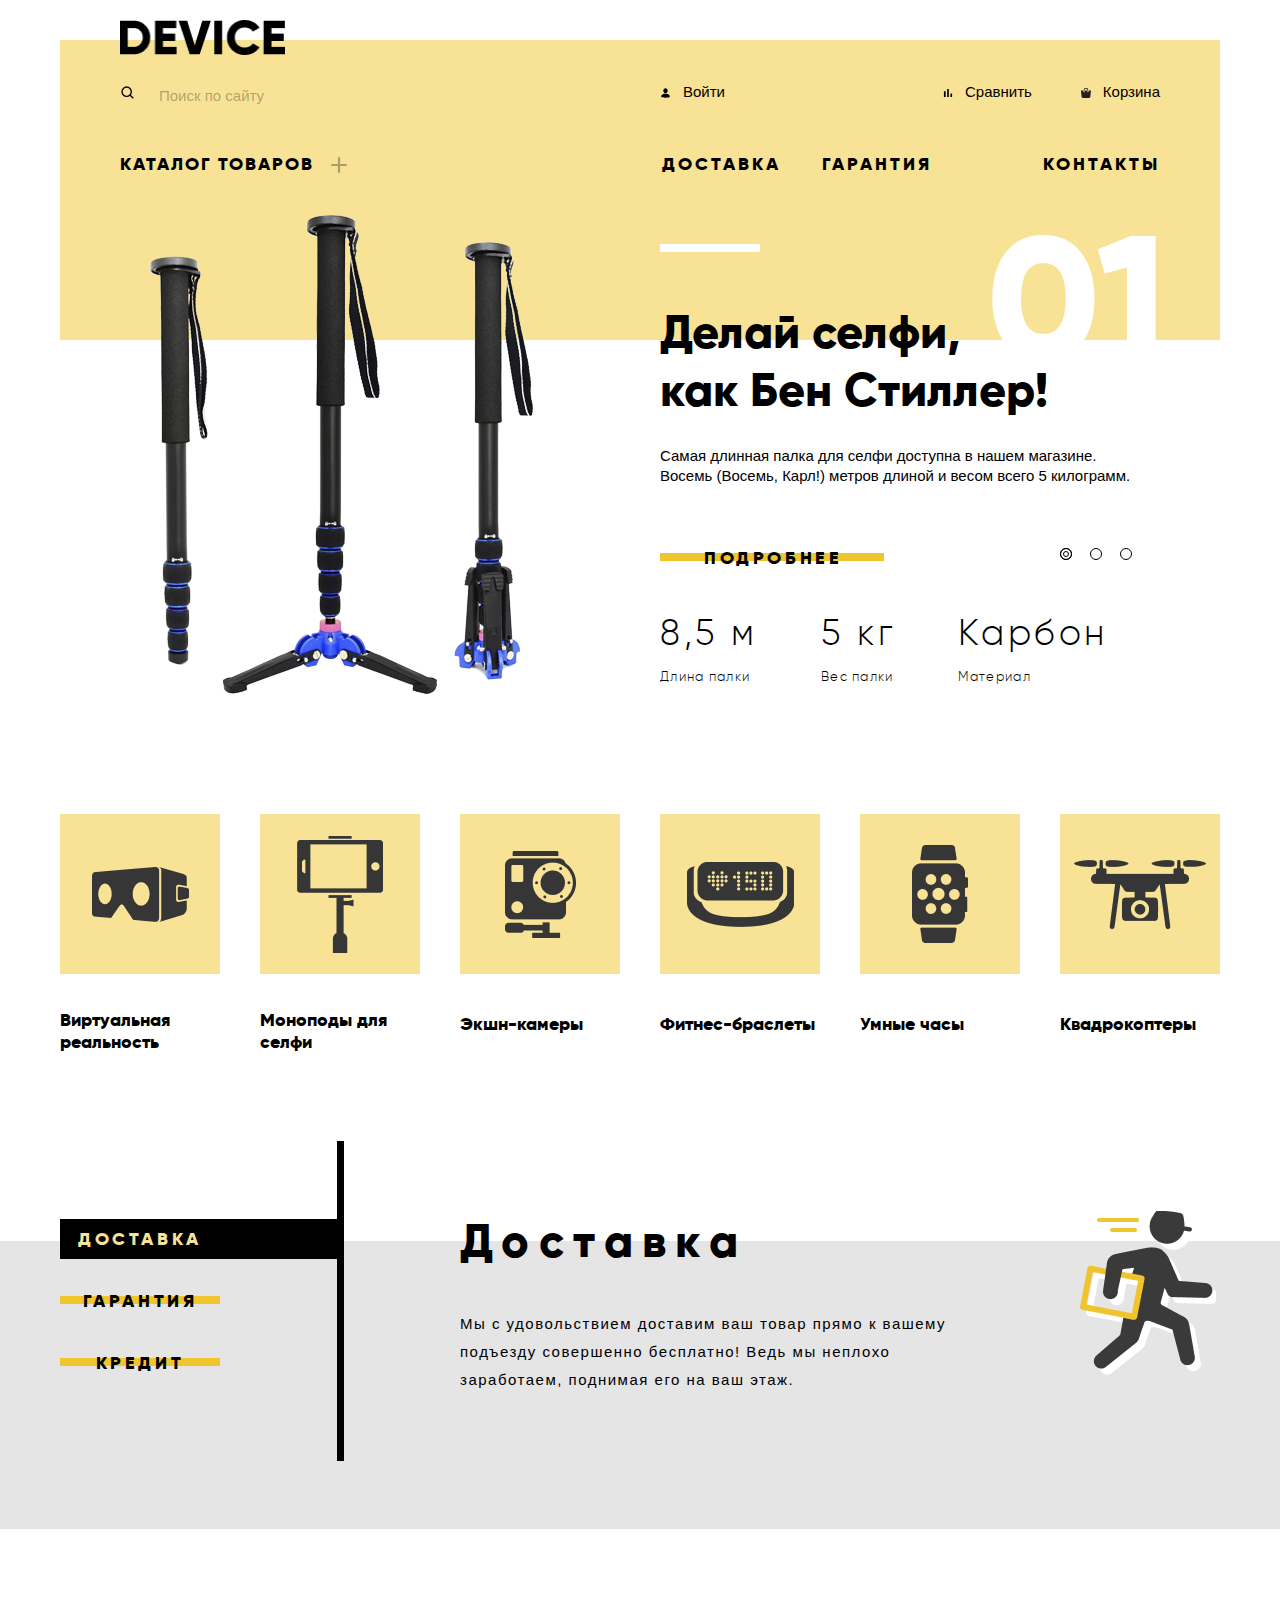
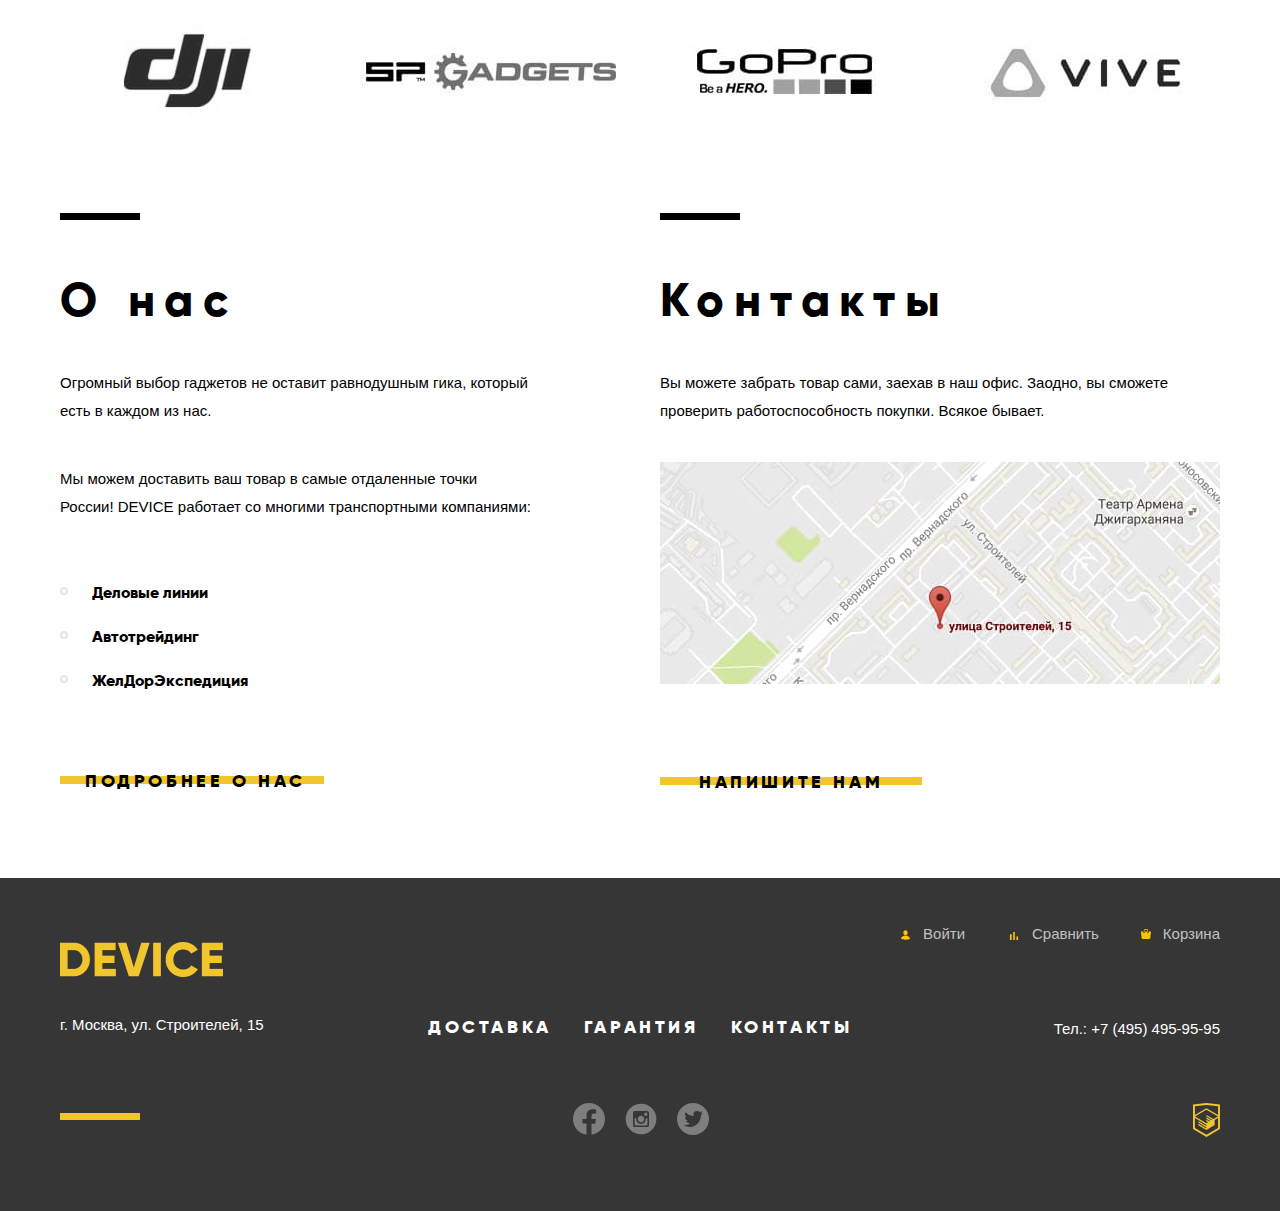
==== commit 6fc41b07: "Update index.html" ====
--- a/index.html
+++ b/index.html
@@ -3,7 +3,7 @@
    <head>
       <meta charset="utf-8">
       <link href="css/normalize.min.css" rel="stylesheet">
-      <link href="css/style.min.css" rel="stylesheet">
+      <link href="css/style.css" rel="stylesheet">
       <title>Магазин Device</title>
    </head>
    <body class="page-body">
@@ -78,7 +78,7 @@
                         <span class="visually-hidden">Поиск</span>
                         </label>
                         <input type="search" name="search" id="search-field" class="input-search" placeholder="Поиск по сайту">                 
-                        <button type="button" class="button-search">Найти</button>
+                        <button type="submit" class="button-search">Найти</button>
                      </form>
                   </div>
                   <div class="login">
@@ -449,7 +449,6 @@
             <img src="img/map_popup.png" width="994" height="593" alt="Карта адреса компании Device">
          </div>
       </div>
-      <script src="js/modalForm.min.js"></script>
-      <script src="js/modalMap.min.js"></script>
+      <script src="js/script.min.js"></script>     
    </body>
 </html>--- a/css/style.css
+++ b/css/style.css
@@ -0,0 +1,2742 @@
+:root {
+  --specialWhite03: rgba(255, 255, 255, 0.3);
+  --specialWhite07: rgba(255, 255, 255, 0.7);
+  --basicWhite: #ffffff;
+  
+  --specialBlack01: rgba(0, 0, 0, 0.1);
+  --specialBlack02: rgba(0, 0, 0, 0.2);
+  --specialBlack03: rgba(0, 0, 0, 0.3);
+  --specialBlack06: rgba(0, 0, 0, 0.6);
+  --basicBlack: #000000;
+
+  --basicDark: #363636;
+  
+  --inputGreyDark: #eaeaea;
+  --toggleGrey: #c4c4c4;
+  --specialLightGrey: #f2f2f2;
+  --lightGrey: #e5e5e5;
+  --basicGrey: #7e7e7e;
+  --darkGrey: #464646;
+  --specialBasicGrey: #dcdcdc;
+  --specialDarkGrey: #d9d9d9;
+  
+  --specialYellow: #f7e296;
+  --specialYellowDark: #f0c52e;
+  
+  --specialGreen: #91c92f;
+  
+  --specialRed: #f6dada;
+}
+
+* {
+  box-sizing: border-box;
+}
+
+@font-face {
+  font-family: 'Open Sans';
+  font-style: normal;
+  font-weight: 300;
+  src: url('../fonts/open-sans-v17-latin_cyrillic-ext_cyrillic-300.eot');
+  src: local('Open Sans Light'), local('OpenSans-Light'),
+       url('../fonts/open-sans-v17-latin_cyrillic-ext_cyrillic-300.woff2') format('woff2'), 
+       url('../fonts/open-sans-v17-latin_cyrillic-ext_cyrillic-300.woff') format('woff');
+}
+
+@font-face {
+  font-family: 'Open Sans';
+  font-style: normal;
+  font-weight: 400;
+  src: url('../fonts/open-sans-v17-latin_cyrillic-ext_cyrillic-regular.eot'); 
+  src: local('Open Sans Regular'), local('OpenSans-Regular'),
+       url('../fonts/open-sans-v17-latin_cyrillic-ext_cyrillic-regular.woff2') format('woff2'), 
+       url('../fonts/open-sans-v17-latin_cyrillic-ext_cyrillic-regular.woff') format('woff');
+}
+
+@font-face {
+font-family: 'Gilroy';
+src: url('../fonts/gilroylight.woff2') format('woff2'),
+url('../fonts/gilroylight.woff') format('woff');
+font-weight: 300;
+}
+
+@font-face {
+font-family: 'Gilroy';
+font-style: normal;
+font-weight: 800;
+src: url('../fonts/gilroyextrabold.woff2') format('woff2'),
+     url('../fonts/gilroyextrabold.woff') format('woff');
+}
+
+body {
+  margin: 0;
+  padding: 0;
+
+  min-width: 1160px;
+  
+  font-size: 15px;
+  line-height: 28px;
+  font-weight: 300; 
+  font-family: "Open Sans", Arial, sans-serif;
+  color: var(--basicBlack);
+
+  background-color: var(--basicWhite); 
+}
+
+a {
+  text-decoration: none;
+}
+
+img {
+  max-width: 100%;
+  height: auto;
+}
+
+.page {
+  height: 100%;
+}
+
+.page-body {
+  min-height: 100%;
+  display: grid;
+  grid-template-rows: min-content 1fr min-content;
+  align-content: start;
+}
+
+.visually-hidden {
+  position: absolute;
+  width: 1px;
+  height: 1px;
+  clip: rect(1px,1px,1px,0);
+}
+
+.container {
+  width: 1160px;
+  margin: 0 auto;
+}
+
+.button {
+  display: inline-block;
+  position: relative;
+
+  font-size: 18px;
+  line-height: 22px;
+  font-family: 'Gilroy', 'Arial', sans-serif;
+  text-transform: uppercase;
+  font-weight: 800;
+  color: var(--basicBlack);
+  text-align: center;
+  vertical-align: middle;
+  
+  letter-spacing: 0.2em;
+  z-index: 1; 
+}
+
+.main-header {
+  margin-top: 40px;
+}
+
+.navigation-wrapper {
+  display: flex;
+  flex-direction: column;
+  position: relative;
+
+  padding: 0;
+  padding-left: 60px;
+  padding-right: 60px;
+
+  background-color: var(--specialYellow);
+}
+
+.user-navigation {
+  order: -1;
+
+  display: flex;
+  flex-wrap: wrap;
+}
+
+.site-navigation .logo-header {
+  position: absolute;
+  top: -20px;
+  left: 60px;
+}
+
+.site-navigation > a[href]:hover,
+.site-navigation > a[href]:focus {
+  opacity: 0.6;
+}
+
+.site-navigation > a[href]:active {
+  opacity: 0.3;
+}
+
+.search-field form {
+  display: flex;
+  align-items: start;
+
+  margin-top: 24px;
+
+  width: 444px;
+  min-height: 50px;
+}
+
+.search-field .input-search {
+  width: 358px;
+  margin: 0;
+  padding: 0;
+  padding-top: 23px;
+  padding-bottom: 9px;
+  padding-left: 39px;
+
+  box-sizing: border-box;
+
+  background-color: transparent;
+  border: none; 
+}
+
+.input-search::placeholder {
+  margin: 0;
+  padding: 0;
+  
+  font-size: 15px;
+  line-height: 15px;
+  line-height: 20px;
+  color: var(--specialBlack03);
+}
+
+.input-search:hover::placeholder {
+  color: var(--specialBlack06);
+}
+
+.input-search:focus {
+  border-bottom: 2px solid var(--basicBlack);
+  outline: none;
+}
+
+.input-search:focus ~ .button-search {
+  display: block;
+}
+
+.label-search {
+  position: relative;
+}
+
+.label-search::before {
+  content: "";
+  position: absolute;
+  top: 21px;
+  left: 0;
+
+  width: 17px;
+  height: 17px;
+
+  background-image: url(../img/icon_search.svg);
+  background-repeat: no-repeat;
+}
+
+.search-field .button-search {
+  display: none;
+  padding: 13px 15px;
+
+  font-size: 15px;
+  line-height: 20px;
+  text-transform: uppercase;
+  
+  background-color: transparent;
+
+  border: 2px solid var(--basicBlack);
+  cursor: pointer;
+}
+
+.button-search:hover,
+.button-search:focus {
+  color: var(--basicWhite);
+
+  background-color: var(--basicBlack);
+}
+
+.button-search:active {
+  display: block;
+  color: var(--specialWhite03);
+}
+
+.login,
+.compare,
+.shop {
+  margin-top: 38px;
+}
+
+.login {
+  position: relative;
+
+  margin-left: 95px;
+  padding-left: 24px;
+}
+
+.login::before {
+  content: "";
+  position: absolute;
+  top: 8px;
+  left: 0;
+
+  width: 14px;
+  height: 15px;
+
+  background-image: url("../img/icon_user.svg");
+  background-repeat: no-repeat;
+}
+
+.compare {
+  position: relative;
+
+  margin-left: 216px;
+  padding-left: 24px;
+}
+
+.compare::before {
+  content: "";
+  position: absolute;
+  top: 8px;
+  left: 0;
+
+  width: 15px;
+  height: 15px;
+
+  background-image: url("../img/icon_chart.svg");
+  background-repeat: no-repeat;
+}
+
+.shop {
+  position: relative;
+  
+  margin-left: auto;
+  padding-left: 22px;
+}
+
+.shop::before {
+  content: "";
+  display: block;
+  position: absolute;
+  top: 10px;
+  left: 0;
+  width: 11px;
+  height: 11px;
+
+  background-image: url("../img/icon_cart.svg");
+  background-repeat: no-repeat;
+}
+
+ .login a,
+ .compare a,
+ .shop a {
+  font-size: 15px;
+  line-height: 20px;
+  color: inherit;
+ }
+
+.login:hover,
+.login:focus,
+.compare:hover,
+.compare:focus,
+.shop:hover,
+.shop:focus {
+  opacity: 0.6;
+}
+
+.login:active,
+.compare:active,
+.shop:active {
+  opacity: 0.3;
+}
+
+.site-navigation .navigation-list {
+  display: flex;
+  flex-wrap: wrap;
+  justify-content: space-between;
+  position: relative;
+  margin: 0;
+  margin-top: 37px;
+  padding: 0;
+
+  list-style: none;
+}
+
+.catalog {
+  position: relative;
+
+  cursor: pointer;
+}
+
+.catalog > a {
+  padding-right: 36px;
+
+  min-width: 230px;
+
+  letter-spacing: 2px;
+}
+
+.catalog:hover .menu-list-wrapper {
+  display: block;
+}
+
+.navigation-item:first-child {
+  position: relative;
+}
+
+.navigation-item:nth-child(2) {
+  margin-left: auto;
+}
+
+.navigation-item:nth-child(3) {
+  margin-left: 41px;
+}
+
+.navigation-item:last-child {
+  margin-left: 111px;
+}
+
+.navigation-item a[href]:hover,
+.navigation-item a[href]:focus {
+  color: var(--specialBlack06);
+}
+
+.navigation-item a[href]:active {
+  color: var(--specialBlack03);
+}
+
+.catalog::before {
+  content: "";
+  position: absolute;
+  top: 3px;
+  right: 0;
+
+  width: 22px;
+  height: 22px;
+
+  background-image: url("../img/icon_plus.svg");
+  background-repeat: no-repeat;
+}
+
+.navigation-item:nth-child(2) > a,
+.navigation-item:nth-child(3) > a,
+.navigation-item:last-child > a {
+  letter-spacing: 3px;
+}
+
+.navigation-item > a {
+  font-size: 18px;
+  line-height: 22px;
+  font-family: 'Gilroy', 'Arial', sans-serif;
+  font-weight: 800;
+  text-transform: uppercase;
+  color: var(--basicBlack);
+}
+
+.menu-list-wrapper {
+  display: none;
+}
+
+.navigation-item .menu-list {
+  display: flex;
+  flex-wrap: wrap;
+  position: absolute;
+  top: 25px;
+  left: -60px;
+
+  margin: 0;
+  padding: 0;
+  padding-left: 60px;
+  padding-right: 60px;
+  padding-bottom: 37px;
+
+  min-width: 1160px;
+
+  list-style: none;
+
+  background-color: var(--specialYellow);
+  z-index: 1001;
+}
+
+.menu-list a {
+  font-size: 15px;
+  line-height: 20px;
+  font-weight: 300;
+  color: var(--basicBlack);
+}
+
+.catalog .column-list {
+  margin: 0;
+  margin-right: 63px;
+  margin-top: 27px;
+  padding: 0;
+
+  list-style: none;
+}
+
+.menu-column:last-child .column-list {
+  margin-right: 0;
+}
+
+.catalog .column-item {
+  margin-bottom: 8px;
+}
+
+.catalog .column-item:last-child {
+  margin-bottom: 0;
+}
+
+.column-item a[href]:hover,
+.column-item a[href]:focus {
+  color: var(--specialBlack06);
+}
+
+.column-item a[href]:active {
+  color: var(--specialBlack03);
+}
+ 
+.slider-wrapper {
+  position: relative;
+  width: 100%;
+
+  background-color: transparent;
+}
+
+.slider-wrapper::before {
+  content: "";
+  display: block;
+  position: absolute;
+  width: 100%;
+  height: 161px;
+  background-color: var(--specialYellow);
+  z-index: -1;
+}
+
+.slider-pagination {
+  margin: 0;
+  padding: 0;
+
+  list-style: none;
+}
+
+.slider-list {
+  margin: 0;
+  padding: 0;
+  padding-top: 32px;
+
+  list-style: none;
+  z-index: 1000;
+}
+
+.slider-item {
+  display: none;
+}
+
+.slider-item:nth-child(1) {
+  display: flex;
+  justify-content: flex-end;
+}
+
+.slider-item {
+  height: 507px;
+}
+
+.slider-item:nth-child(1) img {
+  margin-bottom: 21px;
+  margin-right: 127px;
+
+  width: 384px;
+  height: 486px;
+}
+
+.slider-item:nth-child(2) img {
+  margin-top: 22px;
+  margin-right: 138px;
+
+   width: 345px;
+   height: 485px;
+}
+
+.slider-item:nth-child(3) img {
+  margin-top: 81px;
+  margin-right: 43px;
+
+  width: 526px;
+  height: 334px;
+  
+}
+
+.slider-content {
+  position: relative;
+  margin-top: 25px;
+  max-width: 560px;  
+  background-color: transparent;
+}
+
+.slider-pagination {
+  display: flex;
+  position: absolute;
+  bottom: 150px;
+  right: 88px;
+  z-index: 20000;
+}
+
+.slider-pagination li {
+  margin-right: 18px;
+}
+
+.slider-pagination li:last-child {
+  margin-right: 0;
+}
+
+.pagination-button {
+  position: relative;
+  width: 12px;
+  height: 12px;
+
+  background-color: transparent;
+  background-image: url("../img/slider_button_empty.svg");
+  background-repeat: no-repeat;
+  border: none;
+
+  cursor: pointer;
+}
+
+.pagination-button::before {
+  content: "";
+  display: none;
+  position: absolute;
+  top: 0;
+  left: 0;
+
+  width: 12px;
+  height: 12px;
+  background-image: url("../img/slider_button.svg");
+  background-repeat: no-repeat;
+}
+
+.slider-pagination-item:nth-child(1) .pagination-button::before {
+  display: block;
+}
+
+.slider-pagination > li:nth-child(1).pagination-button:checked ~ .slider-list > li:nth-child(1) {
+  display: block;
+}
+
+.slider-content::after {
+  content: "";
+  display: block;
+  position: absolute;
+  top: 8px;
+  left: 0;
+
+  width: 100px;
+  height: 8px;
+  background-color: var(--basicWhite);
+}
+
+.slider-content::before {
+  content: "01";
+  
+  position: absolute;
+  top: -46px;
+  right: 52px;
+  
+  margin: 0;
+  padding: 0;
+
+  font-size: 179px;
+  line-height: 219px;
+  font-family: 'Gilroy', 'Arial', sans-serif;
+  font-weight: 800;
+  text-transform: uppercase;
+
+  color: var(--basicWhite);
+  z-index: -1;
+}
+
+.slider-item:nth-child(2) .slider-content::before {
+  content: "02";
+  
+  position: absolute;
+  top: -46px;
+  right: 48px;
+  
+  margin: 0;
+  padding: 0;
+
+  font-size: 179px;
+  line-height: 219px;
+  font-family: 'Gilroy', 'Arial', sans-serif;
+  font-weight: 800;
+  text-transform: uppercase;
+
+  color: var(--basicWhite);
+  z-index: -1;
+}
+
+.slider-item:nth-child(3) .slider-content::before {
+  content: "03";
+  
+  position: absolute;
+  top: -46px;
+  right: 48px;
+  
+  margin: 0;
+  padding: 0;
+
+  font-size: 179px;
+  line-height: 219px;
+  font-family: 'Gilroy', 'Arial', sans-serif;
+  font-weight: 800;
+  text-transform: uppercase;
+
+  color: var(--basicWhite);
+  z-index: -1;
+}
+
+.slider-content h3 {
+  margin: 0;
+  margin-top: 67px;
+  font-size: 47px;
+  line-height: 58px;
+  font-family: 'Gilroy', 'Arial', sans-serif;
+  font-weight: 800;
+  color: var(--basicBlack);
+  z-index: 1;
+}
+
+.slider-item:first-child h3 {
+ padding-right: 170px; 
+}
+
+.slider-item:nth-child(2) h3 {
+ padding-right: 170px; 
+}
+
+.slider-content p {
+  margin-top: 27px;
+
+  font-size: 15px;
+  line-height: 20px;
+  font-weight: 300;
+}
+
+.slider-item:nth-child(1) p {
+  padding-right: 80px;
+}
+
+.slider-item:nth-child(2) p,
+.slider-item:nth-child(3) p {
+  padding-right: 107px;
+}
+
+.button-slider {
+  margin-top: 37px;
+  padding-left: 44px;
+  padding-right: 42px;
+  padding-top: 9px;
+  padding-bottom: 9px;
+}
+
+.button::before {
+  content: "";
+  display: block;
+  position: absolute;
+  left: 0;
+  top: 15px;
+
+  width: 100%;
+  height: 8px;
+  background-color: var(--specialYellowDark);
+  z-index: -1;
+}
+
+.button-slider:hover::before,
+.button-slider:focus::before {
+  height: 100%;
+  top: 0;
+}
+
+.button-slider:active {
+  color: var(--specialBlack03);
+}
+
+.slider-description {
+  display: flex;
+  
+  flex-wrap: wrap;
+  padding: 0;
+  margin: 0;
+  margin-top: 34px;
+}
+
+.slider-description dl {
+  margin-right: 63px;
+
+  max-width: 186px;  
+}
+
+.slider-item:nth-child(3) dl{
+  margin-right: 27px;
+}
+
+.slider-item:nth-child(3) dl:last-child {
+  margin-right: 0;
+}
+
+.slider-description dl:last-child {
+  margin-right: 0;
+}
+
+.slider-description dt {
+  margin-bottom: 15px;
+
+  font-size: 36px;
+  line-height: 42px;
+  font-family: 'Gilroy', 'Arial', sans-serif;
+  font-weight: 300;
+  letter-spacing: 0.1em;
+}
+
+.slider-description dd {
+  margin: 0;
+
+  font-size: 13px;
+  line-height: 15px;
+  font-family: 'Gilroy', 'Arial', sans-serif;
+  font-weight: 300;
+  letter-spacing: 0.1em;
+}
+
+.popular-list {
+  display: flex;
+  flex-wrap: wrap;
+  justify-content: space-between;
+
+  margin: 0;
+  margin-top: 96px;
+  padding: 0;
+
+  list-style: none;
+}
+
+.popular-item {
+  width: 160px;
+}
+
+.popular-image-wrapper {
+  display: flex;
+  justify-content: center;
+  align-items: center;
+
+  width: 160px;
+  height: 160px;
+  background-color: var(--specialYellow);
+
+  cursor: pointer;
+}
+
+.popular-item a {
+  display: inline-block;
+
+  font-size: 18px;
+  line-height: 22px;
+  font-family: 'Gilroy', 'Arial', sans-serif;
+  font-weight: 800;
+  color: var(--basicBlack);
+  vertical-align: middle;
+}
+
+.popular-item h3 {
+  margin: 0;
+  margin-top: 35px;
+}
+
+.popular-image-wrapper:hover,
+.popular-image-wrapper:focus {
+  background-color: var(--specialYellowDark);
+}
+
+.popular-image-wrapper:active img {
+  opacity: 0.3;
+}
+
+.popular-item:active a {
+  color: var(--specialBlack03);
+}
+
+.services {
+  position: relative;
+
+  margin-top: 88px;
+  padding-bottom: 68px;
+  
+  background-color: var(--lightGrey);
+}
+
+.services::before {
+  content: "";
+  display: block;
+  
+  width: 100%;
+  height: 100px;
+
+  background-color: var(--basicWhite);
+}
+
+.services-wrapper {
+  display: flex;
+
+  margin-top: -100px;
+  min-height: 320px;
+
+  background-color: transparent; 
+}
+
+.services-button-list {
+  display: flex;
+  flex-direction: column;
+  justify-content: center;
+  align-items: start;
+
+  margin: 0;
+  padding: 0;
+  
+  width: 284px;
+
+  list-style: none;
+
+  border-right: 7px solid var(--basicBlack);
+}
+
+.services-button {
+  padding-top: 9px;
+  padding-bottom: 9px;
+
+  width: 160px;
+
+  background-color: transparent;
+  border: none;
+
+  outline: none;
+}
+
+.services-button:not(.services-button-active) {
+  cursor: pointer;
+}
+
+.services-button:not(.services-button-active)::before {
+  content: "";
+  display: block;
+  position: absolute;
+  left: 0;
+  top: 15px;
+
+  width: 100%;
+  height: 8px;
+
+  background-color: var(--specialYellowDark);
+  z-index: -1;
+}
+
+.services-button-active::before {
+  content: "";
+  display: block;
+  position: absolute;
+  top: 0;
+  left: 0;
+
+  height: 100%;
+  
+  background-color: var(--basicBlack);
+}
+
+
+.services-button:not(.services-button-active):hover::before,
+.services-button:not(.services-button-active):focus::before {
+  height: 100%;
+  top: 0;
+}
+
+.services-button:not(.services-button-active):active {
+  top: 0;
+  height: 100%;
+
+  color: var(--specialYellow); 
+}
+
+.services-button-item:nth-child(1) .services-button:not(.services-button-active):active {
+  padding-left: 18px;
+  padding-right: 266px;
+
+  border: none;
+  outline: none;
+}
+
+.services-button-item:nth-child(2) .services-button:not(.services-button-active):active { 
+  padding-left: 23px;
+  padding-right: 260px;
+
+  border: none;
+  outline: none;
+}
+
+.services-button-item:nth-child(3) .services-button:not(.services-button-active):active {
+  padding-left: 36px;
+  padding-right: 247px;
+
+  border: none;
+  outline: none;
+}
+
+
+.services-button:not(.services-button-active):active::before {
+  background-color: var(--basicBlack);
+}
+
+li:nth-child(1) .services-button-active {
+  padding-top: 9px;
+  padding-bottom: 9px;
+  padding-left: 18px;
+  padding-right: 266px;
+
+  color: var(--specialYellow);
+}
+
+li:nth-child(2) .services-button-active {
+  padding-top: 9px;
+  padding-bottom: 9px;
+  padding-left: 20px;
+  padding-right: 260px;
+
+  color: var(--specialYellow);
+}
+
+li:nth-child(3) .services-button-active {
+  padding-top: 9px;
+  padding-bottom: 9px;
+  padding-left: 35px;
+  padding-right: 247px;
+
+  color: var(--specialYellow);
+}
+
+.services-button-item {
+  margin-bottom: 22px;
+
+  width: 100%;
+}
+
+.service-button-item:first-child {
+  margin-top: 14px;
+}
+
+.services-button-item:last-child {
+  margin-bottom: 0;
+}
+
+.services-content-list {
+  margin: 0;
+  margin-left: auto;
+  padding: 0;
+
+  max-width: 760px;
+
+  list-style: none;
+}
+
+.services-content-item {
+  display: none;
+}
+
+.services-content-item:nth-child(1) {
+  display: block;
+}
+
+.services-content-item h3 {
+  margin: 0;
+  padding-top: 71px;
+
+  font-size: 47px;
+  line-height: 58px;
+  font-family: 'Gilroy', 'Arial', sans-serif;
+  font-weight: 800;
+  letter-spacing: 0.2em;
+}
+
+.services-content-item p {
+  margin-top: 40px;
+
+  font-size: 15px;
+  line-height: 28px;
+  letter-spacing: 0.1em;
+}
+
+.services-content-item:nth-child(1) p {
+  padding-right: 265px;
+}
+
+.services-content-item:nth-child(2) p {
+  padding-right: 180px;
+}
+
+.services-content-item:nth-child(3) p {
+  padding-right: 220px;
+}
+
+.services-content-item:nth-child(1) {
+  background-image: url("../img/delivery.png");
+  background-repeat: no-repeat;
+  background-position: 620px 70px;
+}
+
+.services-content-item:nth-child(2) {
+  background-image: url("../img/warranty.png");
+  background-repeat: no-repeat;
+  background-position: 100% 52px;
+}
+
+.services-content-item:nth-child(3) {
+  background-image: url("../img/credit.png");
+  background-repeat: no-repeat;
+  background-position: 595px 48px;
+}
+
+.brends-list {
+  display: flex;
+  justify-content: space-between;
+  flex-wrap: wrap;
+  
+  margin: 0;
+  margin-top: 93px;
+  padding: 0;
+
+  list-style: none;
+}
+
+
+.brends-item img {
+  filter: grayscale(1);
+}
+
+.brends-item:hover img,
+.brends-item:focus img{
+  filter: grayscale(0);
+}
+
+.brends-item:active {
+  opacity: 0.6;
+}
+
+.information-wrapper {
+  display: flex;
+  justify-content: space-between;
+
+  margin-top: 82px;
+}
+
+.about-us {
+  position: relative;
+  padding-bottom: 20px;
+}
+
+.about-us::before {
+  content: "";
+  display: block;
+  position: absolute;
+  top: 0;
+  left: 0;
+
+  width: 80px;
+  height: 7px;
+
+  background-color: var(--basicBlack);
+}
+
+.about-us h2 {
+  margin: 0;
+  margin-top: 58px;
+
+  font-size: 47px;
+  line-height: 58px;
+  font-family: 'Gilroy', 'Arial', sans-serif;
+  font-weight: 800;
+  letter-spacing: 0.2em; 
+}
+
+.about-us p {
+  font-size: 15px;
+  line-height: 28px;
+}
+
+.about-us > p:nth-of-type(1) {
+  margin-top: 40px;
+  padding-right: 127px;
+}
+
+.about-us > p:nth-of-type(2) {
+  margin-top: 40px;
+  padding-right: 128px;
+}
+
+.about-us-list {
+  margin: 0;
+  margin-top: 58px;
+  padding: 0;
+
+  list-style: none;
+}
+
+.about-us-list p {
+  position: relative;
+  padding-left: 32px;
+
+  font-size: 16px;
+  line-height: 28px;
+  font-weight: 800;
+  font-family: 'Gilroy', 'Arial', sans-serif;
+  color: var(--basicBlack);
+}
+
+.about-us-list p::before {
+  content: "";
+  display: block;
+  position: absolute;
+  top: 8px;
+  left: 0;
+
+  width: 4px;
+  height: 4px;
+
+  border: 2px solid var(--lightGrey);
+  border-radius: 50%;
+}
+
+.about-us-button::before {
+  content: "";
+  display: block;
+  position: absolute;
+  left: 0;
+  top: 15px;
+
+  width: 100%;
+  height: 8px;
+
+  background-color: var(--specialYellowDark);
+  z-index: -1;
+}
+
+.about-us-button {
+  margin-top: 50px;
+
+  padding-top: 9px;
+  padding-bottom: 9px;
+  padding-left: 25px;
+  padding-right: 18px;
+}
+
+.about-us-button:hover::before,
+.about-us-button:focus::before  {
+  top: 0;
+  height: 100%;
+}
+
+.about-us-button:active {
+  color: var(--specialBlack03);
+}
+
+
+.contacts {
+  position: relative;
+
+  min-width: 560px;
+}
+
+.contacts::before {
+  content: "";
+  display: block;
+  position: absolute;
+  top: 0;
+  left: 0;
+
+  width: 80px;
+  height: 7px;
+
+  background-color: var(--basicBlack);
+}
+
+.contacts h2 {
+  margin: 0;
+  margin-top: 58px;
+
+  font-size: 47px;
+  line-height: 58px;
+  font-family: 'Gilroy', 'Arial', sans-serif;
+  font-weight: 800;
+  letter-spacing: 0.2em; 
+}
+
+.contacts > p:nth-of-type(1) {
+  margin-top: 40px; 
+}
+
+.contacts-map {
+  display: inline-block;
+  margin-top: 22px;
+
+  vertical-align: middle;
+}
+
+.contacts-button::before {
+  content: "";
+  display: block;
+  position: absolute;
+  left: 0;
+  top: 15px;
+
+  width: 100%;
+  height: 8px;
+
+  background-color: var(--specialYellowDark);
+  z-index: -1;
+}
+
+.contacts-button {
+  margin-top: 69px;
+  padding-top: 9px;
+  padding-bottom: 9px;
+  padding-left: 39px;
+  padding-right: 39px;
+}
+
+.contacts-button:hover::before,
+.contacts-button:focus::before  {
+  top: 0;
+
+  height: 100%;
+}
+
+.contacts-button:active {
+  color: var(--specialBlack03);
+}
+
+.main-footer {
+  margin-top: 57px;
+  padding-bottom: 65px;
+  background-color: var(--basicDark);
+}
+
+.logo-footer {
+  display: inline-block;
+  
+  margin-top: 63px;
+
+  vertical-align: middle;
+
+  cursor: pointer;
+}
+
+.logo-footer:hover,
+.logo-footer:focus {
+  opacity: 0.6;
+}
+
+.logo-footer:active {
+  opacity: 0.3;
+}
+
+.footer-top {
+  display: flex;
+  flex-wrap: wrap;
+  justify-content: space-between;
+
+  border-top: 1px solid transparent;
+}
+
+.footer-nav-wrapper {
+  display: flex;
+  flex-wrap: wrap;
+
+  margin-top: 41px;
+}
+
+.footer-nav-wrapper a {
+  font-size: 15px;
+  line-height: 20px;
+  font-weight: 300;
+  color: var(--specialWhite07);
+}
+
+.footer-login a{
+  position: relative;
+  margin-right: 42px;
+
+  padding-left: 27px;
+}
+
+.footer-login a::before {
+  content: "";
+  display: block;
+  position: absolute;
+  top: 5px;
+  left: 5px;
+
+  width: 13px;
+  height: 14px;
+
+  background-image: url("../img/icon_user_footer.svg");
+  background-repeat: no-repeat;
+}
+
+.footer-login a:hover,
+.footer-login a:focus {
+  color: var(--basicWhite);
+}
+
+.footer-login a:active {
+  color: var(--specialWhite03);
+}
+
+.footer-login a:hover::before, 
+.footer-login a:focus::before  {
+  opacity: 0.6;
+}
+
+.footer-login a:active::before  {
+  opacity: 0.3;
+}
+
+.footer-compare a{
+  position: relative;
+  
+  margin-right: 42px;
+
+  padding-left: 25px;
+}
+
+.footer-compare a::before {
+  content: "";
+  display: block;
+  position: absolute;
+  top: 4px;
+  left: 0;
+
+  width: 14px;
+  height: 14px;
+
+  background-image: url("../img/icon_chart_footer.svg");
+  background-repeat: no-repeat;
+}
+
+.footer-compare a:hover,
+.footer-compare a:focus {
+  color: var(--basicWhite);
+}
+
+.footer-compare a:active {
+  color: var(--specialWhite03);
+}
+
+.footer-compare a:hover::before, 
+.footer-compare a:focus::before  {
+  opacity: 0.6;
+}
+ 
+.footer-compare a:active::before  {
+  opacity: 0.3;
+}
+
+.footer-shop a{
+  position: relative;
+
+  padding-left: 22px;
+}
+
+.footer-shop a::before {
+  content: "";
+  display: block;
+  position: absolute;
+  top: 4px;
+  left: 0;
+
+  width: 14px;
+  height: 14px;
+
+  background-image: url("../img/icon_cart_footer.svg");
+  background-repeat: no-repeat;
+}
+
+.footer-shop a:hover,
+.footer-shop a:focus {
+  color: var(--basicWhite);
+}
+
+.footer-shop a:active {
+  color: var(--specialWhite03);
+}
+
+.footer-shop a:hover::before, 
+.footer-shop a:focus::before  {
+  opacity: 0.6;
+}
+
+.footer-shop a:active::before  {
+  opacity: 0.3;
+}
+
+.footer-middle {
+  display: flex;
+  justify-content: space-between;
+
+  margin-top: 14px;
+}
+
+.footer-middle .adress {
+  display: inline-block;
+
+  max-width: 260px;
+
+  font-size: 15px;
+  line-height: 20px;
+  font-weight: 300;
+  vertical-align: middle;
+  color: var(--basicWhite);
+}
+
+.footer-navigation-list {
+  display: flex;
+  flex-wrap: wrap;
+
+  margin: 0;
+  margin-top: 14px;
+  margin-right: 37px;
+  padding: 0;
+  
+  list-style: none;
+}
+
+.footer-navigation-item {
+  margin-right: 32px;
+}
+
+.footer-navigation-item:last-child {
+  margin-right: 0;
+}
+
+.footer-navigation-item a {
+  font-size: 18px;
+  line-height: 22px;
+  font-weight: 800;
+  font-family: 'Gilroy', 'Arial', sans-serif;
+  text-transform: uppercase;
+  letter-spacing: 0.2em;
+  color: var(--basicWhite);
+}
+
+.footer-navigation-item a:hover,
+.footer-navigation-item a:focus {
+  opacity: 0.6;
+}
+
+.footer-navigation-item a:active {
+  opacity: 0.3;
+}
+
+.phone-number a {
+  font-size: 15px;
+  line-height: 20px;
+  font-weight: 300;
+  color: var(--basicWhite);
+}
+
+.footer-bottom {
+  display: flex;
+  justify-content: space-between;
+  position: relative;
+
+  margin-top: 45px;
+}
+
+.footer-bottom::before {
+  content: "";
+  display: block;
+  position: absolute;
+  top: 10px;
+  left: 0;
+  width: 80px;
+  height: 7px;
+
+  background-color: var(--specialYellowDark);
+} 
+
+.footer-bottom .social-list {
+  display: flex;
+  flex-wrap: wrap;
+  margin: 0;
+  margin-left: auto;
+  margin-right: 484px;
+  padding: 0;
+
+  list-style: none;
+}
+
+.social-item {
+  margin-right: 20px;
+}
+
+.social-item:last-child {
+  margin-right: 0;
+}
+
+.social-item a {
+  display: inline-block;
+  
+  width: 32px;
+  height: 32px;
+
+  vertical-align: middle;
+
+  background-image: url("../img/icon_facebook.svg");
+  background-repeat: no-repeat;
+  opacity: 0.6;
+}
+
+.social-item:nth-child(2) a { 
+  background-image: url("../img/icon_instagram.svg");
+  background-repeat: no-repeat;
+  opacity: 0.6;
+}
+
+.social-item:nth-child(3) a {  
+  background-image: url("../img/icon_witter.svg");
+  background-repeat: no-repeat;
+  opacity: 0.6;
+}
+
+.social-item a:hover,
+.social-item a:focus {
+  opacity: 1;
+}
+
+.social-item a:active {
+  opacity: 0.3;
+}
+
+.logo-creators {
+  cursor: pointer;
+}
+
+.logo-creators:hover,
+.logo-creators:focus {
+  opacity: 0.6;
+}
+
+.logo-creators:active {
+  opacity: 0.3;
+}
+
+.modal {
+  display: none;
+  position: fixed;
+  top: 50%;
+  left: 50%;
+
+  padding-left: 100px;
+  padding-right: 100px;
+  padding-bottom: 62px;
+  
+  background-color: var(--basicWhite);
+  border-radius: 5px;
+
+  box-shadow: 0px 10px 16px rgba(0, 0, 0, 0.15);
+
+  transform: translate(-50%,-50%);
+  z-index: 20000;
+}
+
+.open-form {
+  display: block;
+}
+
+.modal-form-wrapper {
+  position: relative;
+  z-index: 3;
+}
+
+.close-button-wrapper {
+  position: relative;
+}
+
+.modal-close-button {
+  display: inline-block;
+  position: absolute;
+  top: -60px;
+  right: -81px;
+  width: 55px;
+  height: 55px;
+
+  background-color: var(--specialYellow);
+
+  vertical-align: middle;
+
+  border: none;
+  border-radius: 50%;
+
+  cursor: pointer;
+}
+
+.modal-close-button::before {
+  content: "";
+  display: block;
+  position: absolute;
+  top: 50%;
+  left: 50%;
+
+  width: 30px;
+  height: 30px;
+
+  background-image: url("../img/icon_cross.png");
+
+  transform: translate(-50%,-50%);
+}
+
+.modal-close-button:hover,
+.modal-close-button:focus {
+  background-color: var(--specialYellowDark);
+}
+
+.modal-close-button:active {
+  background-color: var(--specialYellow);
+  opacity: 0.6;
+}
+
+.input-group-wrapper {
+  display: flex;
+  margin-top: 92px;
+}
+
+.input-group {
+  display: flex;
+  flex-direction: column;
+}
+
+.label-form {
+  margin-bottom: 10px;
+
+  font-size: 18px;
+  line-height: 22px;
+  font-weight: 800;
+  font-family: 'Gilroy', 'Arial', sans-serif;
+  color: var(--basicBlack);
+}
+
+.input-field {
+  padding-top: 16px;
+  padding-bottom: 15px;
+  padding-left: 20px;
+
+  width: 360px;
+
+  background-color: var(--specialLightGrey);
+
+  border: none;
+  border-radius: 3px;
+  box-sizing: border: box;
+
+  outline: none;
+}
+
+.input-field:hover {
+  padding-top: 14px;
+  padding-bottom: 13px;
+  padding-left: 18px;
+
+  width: 360px;
+
+  background-color: var(--inputGreyDark);
+  border: 2px solid var(--inputGreyDark);
+  border-radius: 3px;
+  box-sizing: border: box;
+}
+
+.input-field:focus {
+  padding-top: 14px;
+  padding-bottom: 13px;
+  padding-left: 18px;
+
+  width: 360px;
+
+  background-color: var(--basicWhite);
+  border: 2px solid var(--specialYellowDark);
+  border-radius: 3px;
+  box-sizing: border: box;
+  outline: none;
+}
+
+.input-error {
+  padding-top: 14px;
+  padding-bottom: 13px;
+  padding-left: 18px;
+
+  width: 360px;
+
+  background-color: var(--specialRed);
+
+  border: 2px solid var(--specialRed);
+  border-radius: 3px;
+  box-sizing: border: box;
+
+  outline: none;
+}
+
+.input-field::placeholder {
+  font-size: 14px;
+  line-height: 1;
+  font-family: 'Open Sans', 'Arial', sans-serif;
+  color: var(--specialBlack03);
+}
+
+.input-group:first-child .input-field {
+  margin-right: 40px;
+}
+
+.input-group:nth-child(3) {
+  margin-top: 20px;
+}
+
+.textarea {
+  padding-top: 16px;
+  padding-left: 20px;
+  font-size: 14px;
+  line-height: 20px;
+  font-family: "Open Sans", "Arial", sans-serif;
+  color: var(--specialBlack03);
+  background-color: var(--specialLightGrey);
+  border-radius: 3px;
+  border:  2px solid  var(--specialLightGrey);
+  outline: none;
+}
+
+.textarea:hover {
+  background-color: var(--inputGreyDark);
+}
+
+.textarea:focus {
+  background-color: var(--basicWhite);
+  border: 2px solid var(--specialYellowDark);
+  border-radius: 3px;
+  box-sizing: border: box;
+  outline: none;
+}
+
+.form-button::before {
+  content: "";
+  display: block;
+  position: absolute;
+  left: 0;
+  top: 15px;
+
+  width: 100%;
+  height: 8px;
+  background-color: var(--specialYellowDark);
+  z-index: -1;
+}
+
+.form-button {
+  margin-top: 13px;
+  padding-top: 9px;
+  padding-bottom: 9px;
+  padding-left: 32px;
+  padding-right: 37px;
+
+  background-color: transparent;
+  border: none;
+
+  cursor: pointer;
+}
+
+.form-button:hover::before,
+.form-button:focus::before  {
+  top: 0;
+  height: 100%;
+}
+
+.form-button:active {
+  color: var(--specialBlack03);
+}
+
+.map-popup {
+  display: none;
+  position: fixed;
+  top: 50%;
+  left: 50%;
+
+  width: 994px;
+  height: 593px; 
+
+  transform: translate(-50%,-50%);
+
+  z-index: 200000;
+}
+
+.open-map-popup {
+  display: block;
+}
+
+.map-popup-wrapper {
+  position: relative;
+}
+
+.close-map-button {
+  display: inline-block;
+  position: absolute;
+  top: 32px;
+  right: 37px;
+
+  width: 55px;
+  height: 55px;
+
+  background-color: var(--specialYellow);
+
+  vertical-align: middle;
+
+  border: none;
+  border-radius: 50%;
+
+  cursor: pointer;
+}
+
+.close-map-button::before {
+  content: "";
+  display: block;
+  position: absolute;
+  top: 50%;
+  left: 50%;
+
+  width: 30px;
+  height: 30px;
+
+  background-image: url("../img/icon_cross.png");
+
+  transform: translate(-50%,-50%);
+}
+
+.close-map-button:hover,
+.close-map-button:focus {
+  background-color: var(--specialYellowDark);
+}
+
+.close-map-button:active {
+  background-color: var(--specialYellow);
+  opacity: 0.6;
+}
+
+.inner-header .navigation-wrapper {
+  padding-bottom: 47px;
+}
+
+.inner-header .login,
+.inner-header .compare,
+.inner-header .shop {
+  margin-left: 0;
+  margin-right: 0;
+}
+
+.inner-header .login-out {
+  margin-top: 39px;
+  margin-left: 20px;
+  margin-right: 63px;
+}
+
+.login-out a {
+  font-size: 15px;
+  line-height: 20px;
+  color: inherit;
+  opacity: 0.6;
+}
+
+.inner-header .compare {
+  margin-right: 45px;
+}
+
+.inner-header .user-navigation {
+  justify-content: space-between;
+}
+
+.inner-header .header-user-nav-wrapper {
+  display: flex;
+  flex-wrap: wrap;
+}
+
+.inner-main h1 {
+  margin: 0;
+  margin-top: 44px;
+  margin-left: 60px;
+
+  font-size: 47px;
+  line-height: 58px;
+  font-family: 'Gilroy', 'Arial', sans-serif;
+  font-weight: 800;
+}
+
+.breadcrumbs-list {
+  display: flex;
+
+  margin: 0;
+  margin-top: 27px;
+  margin-left: 60px;
+  padding: 0;
+
+  list-style: none;
+}
+
+.breadcrumbs-item {
+  position: relative;
+  
+  margin-right: 16px;
+  padding-right: 24px;
+}
+
+.breadcrumbs-item:nth-child(-n+2)::before {
+  content: "";
+  display: block;
+  position: absolute;
+  top: 8px;
+  right: 0;
+
+  width: 12px;
+  height: 12px;
+
+  background-image: url("../img/icon_arrow_nav.svg");
+  background-repeat: no-repeat;
+}
+
+.breadcrumbs-item a{
+  font-size: 14px;
+  line-height: 19px;
+  font-weight: 300;
+  color: var(--specialBlack03);
+}
+
+.breadcrumbs-item:hover a[href],
+.breadcrumbs-item:focus a[href] {
+  color: var(--specialBlack06);
+}
+
+.breadcrumbs-item:active a[href] {
+  color: var(--specialBlack01);
+}
+
+.inner-main {
+  position: relative;
+}
+
+.content-wrapper {
+  display: flex;
+  justify-content: space-between; 
+}
+
+.filter {
+  z-index: 3; 
+  box-sizing: border-box;  
+}
+
+.filter h2 {
+  margin: 0;
+  margin-left: 60px;
+  padding-top: 25px;
+
+  font-size: 16px;
+  line-height: 20px;
+  font-family: 'Gilroy', 'Arial', sans-serif;
+  text-transform: uppercase;
+  font-weight: 800;
+  letter-spacing: 0.1em;
+}
+
+.filter form {
+  margin-left: 60px;
+  margin-top: 96px;
+  
+  width: 200px;
+   
+  z-index: 3; 
+}
+
+.filter fieldset {
+  margin: 0;
+  padding: 0;
+  
+  border: none;
+}
+
+.filter legend {
+  padding: 0;
+  padding-top: 14px;
+
+  font-size: 14px;
+  line-height: 17px;
+  font-family: 'Gilroy', 'Arial', sans-serif;
+  font-weight: 800;
+  letter-spacing: 0.1em;
+
+  color: var(--specialBlack);
+}
+
+.filter .price,
+.filter .color,
+.filter .bluetooth {
+  border-top: 2px solid var(--basicBlack);
+}
+
+.range-filter {
+  position: relative;
+
+  margin-top: 38px;
+}
+
+.filter .scale {
+  position: relative;
+
+  margin-top: 30px;
+
+  height: 2px;
+  width: 100%;
+
+  background-color: var(--specialBlack02);
+}
+
+.range-filter .bar {
+  height: 2px;
+  width: 70%;
+
+  background-color: var(--specialGreen);
+}
+
+.range-filter .toggle {
+  position: absolute;
+  top: -8px;
+  
+  padding: 0;
+
+  width: 4px;
+  height: 4px;
+
+  background-color: var(--toggleGrey);
+  border: 8px solid var(--basicWhite);
+  
+  box-sizing:content-box;
+  border-radius: 50%;
+  box-shadow: 0px 2px 2px rgba(0, 0, 0, 0.18);
+
+  cursor: pointer;
+}
+
+ .range-filter .toggle-min {
+  left: 0;
+}
+
+ .range-filter .toggle-max {
+  left: 115px;
+}
+
+.toggle:active {
+  transform: scale(1.1);
+}
+
+.price-controls {
+  display: flex;
+  justify-content: flex-start;
+
+  margin-top: 17px;
+}
+
+.price-controls input {
+  width: 50px; 
+
+  font-size: 14px;
+  line-height: 16px;
+  font-family: 'Gilroy','Arial', sans-serif;
+  font-weight: 300;
+
+  background-color: transparent;
+
+  border: none;
+
+  color: var(--basicBlack);
+}
+
+.price-controls label {
+  font-size: 14px;
+  line-height: 16px;
+  font-family: 'Gilroy','Arial', sans-serif;
+  font-weight: 300;
+
+  color: var(--basicBlack);
+}
+
+.label-checkbox {
+   font-size: 14px;
+   line-height: 19px;
+   cursor: pointer;
+}
+
+.min-price {
+  margin-right: 27px;
+}
+
+.filter .color {
+  margin-top: 37px;
+}
+
+.color .checkbox-group {
+  position: relative;
+
+  margin: 0;
+  margin-bottom: 11px;
+  padding-left: 42px;
+}
+
+.color legend {
+  margin-bottom: 29px;
+}
+
+.input-checkbox + label::before {
+  content: "";
+  display: block;
+  position: absolute;
+  top: 0;
+  left: 0;
+
+  width: 20px;
+  height: 20px;
+
+  border: 2px solid var(--basicBlack);
+  border-radius: 2px;
+
+  cursor: pointer;
+}
+
+
+.input-checkbox:checked + label::after {
+  content: "";
+  display: block;
+  position: absolute;
+  top: 7px;
+  left: 6px;
+
+  width: 14px;
+  height: 11px;
+
+  background-image: url("../img/checkbox_on.png");
+  background-repeat: no-repeat;
+
+  cursor: pointer;
+}
+
+.input-checkbox:hover + label::before,
+.input-checkbox:focus + label::before {
+  opacity: 0.3;
+  outline: double;
+}
+
+.input-checkbox:checked:hover + label::after,
+.input-checkbox:checked:focus + label::after {
+  opacity: 0.3;
+}
+
+.input-checkbox:active + label::before {
+  opacity: 1;
+}
+
+.input-checkbox:checked:active + label::after {
+  opacity: 1;
+}
+
+.input-disabled + label{
+  opacity: 0.3;
+  cursor: default;
+}
+
+.input-disabled + label:before{
+  opacity: 0.3;
+  cursor: default;
+}
+
+.input-disabled:hover + label:before {
+  opacity: 0.3;
+}
+
+.input-disabled:active + label:before {
+  opacity: 0.3;
+}
+
+.filter .bluetooth {
+  margin-top: 22px;
+}
+
+.bluetooth legend {
+  margin-bottom: 15px;
+}
+
+.radio-group {
+  position: relative;
+
+  margin: 0;
+  margin-top: 13px;
+  padding-left: 40px;
+}
+
+.label-radio {
+  cursor: pointer;
+}
+
+.input-radio + label::before {
+  content: "";
+  display: block;
+  position: absolute;
+  top: 0;
+  left: 0;
+
+  width: 24px;
+  height: 24px;
+
+  background-image: url("../img/radio_off.png");
+  background-repeat: no-repeat;
+
+  cursor: pointer;
+}
+
+.input-radio:checked + label::after {
+  content: "";
+  display: block;
+  position: absolute;
+  top: 0;
+  left: 0;
+
+  width: 24px;
+  height: 24px;
+
+  background-image: url("../img/radio_on.png");
+  background-repeat: no-repeat;
+
+  cursor: pointer;
+}
+
+.input-radio:checked:hover + label::after,
+.input-radio:checked:focus + label::after  {
+  opacity: 0.6;
+  outline: double;
+}
+
+.input-radio:checked:hover + label::before {
+  display: none;
+}
+
+.input-radio:hover + label::before,
+.input-radio:focus + label::before {
+  opacity: 0.6;
+  outline: double; 
+}
+
+.input-radio:active + label::before {
+  opacity: 1;
+}
+
+.filter-button {
+  margin-top: 37px;
+  padding-left: 37px;
+  padding-right: 43px;
+  padding-top: 9px;
+  padding-bottom: 9px;
+
+  background-color: transparent;
+
+  border: none;
+
+  cursor: pointer;
+}
+
+.filter-button::before {
+  content: "";
+  display: block;
+  position: absolute;
+  left: 0;
+  top: 15px;
+
+  width: 100%;
+  height: 8px;
+
+  background-color: var(--specialYellowDark);
+  z-index: -1;
+}
+
+.filter-button:hover::before,
+.filter-button:focus::before {
+  top: 0;
+
+  height: 100%;  
+}
+
+.filter-button:active {
+  color: var(--specialBlack03);
+}
+
+.background-wrapper {
+  position: relative;
+
+  margin-top: 44px;
+
+  background-image: linear-gradient(to right , var(--lightGrey) 36.6%, var(--basicWhite) 36.6%);
+}
+
+.background-wrapper::before {
+  content: "";
+  display: block;
+  position: absolute;
+  top: 0;
+  left: 0;
+
+  width: 100%;
+  height: 70px;
+
+  background-image: linear-gradient(to right , var(--specialBasicGrey) 36.6%, var(--lightGrey) 36.6%);
+}
+
+.inner-catalog {
+  max-width: 760px;
+  z-index: 3;
+}
+
+.inner-catalog .inner-catalog-list {
+  display: flex;
+  flex-wrap: wrap; 
+  justify-content: space-between;
+
+  margin: 0;
+  
+  margin-top: 89px;
+  padding: 0;
+
+  list-style: none;
+}
+
+.inner-catalog-sort {
+  display: flex;
+  justify-content: space-between;  
+}
+
+.inner-catalog-sort > p {
+  margin: 0;
+  
+  padding-top: 25px;
+  
+  font-size: 16px;
+  line-height: 20px;
+  font-family: 'Gilroy', 'Arial', sans-serif;
+  text-transform: uppercase;
+  font-weight: 800;
+  letter-spacing: 0.1em;
+}
+
+.sort-list {
+  display: flex;
+
+  margin: 0;
+  margin-right: 148px;
+  padding: 0;
+  padding-top: 20px;
+ 
+  list-style: none;
+}
+
+.sort-item {
+  margin-right: 30px;
+}
+
+.sort-item:last-child {
+  margin-right: 0;
+}
+
+.sort-item a {
+  font-size: 14px;
+  line-height: 19px;
+
+  color: var(--specialBlack03);
+}
+
+.sort-item a:not(.sort-active):hover,
+.sort-item a:not(.sort-active):focus {
+  color: var(--specialBlack06);
+}
+
+.sort-item:active a:not(.sort-active) {
+  color: var(--basicBlack);
+}
+
+.sort-item .sort-active {
+  color: var(--basicBlack);
+}
+
+.sort-arrows {
+  display: flex;
+
+  margin: 0;
+  margin-top: 24px;
+  padding: 0;
+
+  list-style: none;
+}
+
+.sort-arrows-item a {
+  opacity: 0.3;
+}
+
+.sort-arrows-item .button-arrows-active {
+  opacity: 1;
+  margin-left: 15px; 
+}
+
+.sort-arrows-item:hover a:not(.button-arrows-active),
+.sort-arrows-item:focus a:not(.button-arrows-active) {
+  opacity: 0.6;
+}
+
+.sort-arrows-item:active a:not(.button-arrows-active) {
+  opacity: 1;
+}
+
+.inner-catalog-item {
+  margin-bottom: 0;
+}
+
+.inner-catalog-item:nth-child(-n+2) {
+  margin-bottom: 40px;
+}
+
+.inner-catalog-cart {
+  max-width: 380px;
+}
+
+.cart-content {
+  position: relative;
+}
+
+.cart-content::before {
+  content: "";
+  display: none;
+  position: absolute;
+  top: 29px;
+  right: 27px;
+
+  width: 62px;
+  height: 62px;
+
+  background-image: url("../img/icon_new.png");
+  background-repeat: no-repeat;
+}
+
+.inner-catalog-item:last-child .cart-content::before {
+  display: block
+}
+
+.cart-content-link {
+  display: none;
+  flex-direction: column;
+  justify-content: center;
+  align-items: center;
+  position: absolute;
+  top: 0;
+  left: 0;
+
+  width: 100%;
+  height: 100%;
+}
+
+.cart-content:hover .cart-content-link {
+  display: flex;
+}
+
+.cart-title {
+  display: flex;
+  justify-content: space-between; 
+}
+
+.cart-title h3{
+  display: inline-block;
+  max-width: 266px;
+
+  vertical-align: middle;
+  
+  margin: 0;
+}
+
+.cart-title a {
+  font-size: 18px;
+  line-height: 22px;
+  font-family: 'Gilroy', 'Arial', sans-serif;
+  letter-spacing: 0.03em;
+  font-weight: 800;
+  color: var(--basicBlack);
+}
+
+.cart-title {
+  display: flex;
+  justify-content: space-between;
+
+  margin-top: 19px;
+}
+
+.cart-title .cart-price {
+  display: inline-block;
+
+  margin-top: 8px;
+
+  font-size: 16px;
+  line-height: 18px;
+  text-align: right;
+  font-family: 'Gilroy', 'Arial', sans-serif;
+  font-weight: 300;
+  letter-spacing: 0.05em;
+  vertical-align: middle;
+}
+
+.cart-button {
+  margin-top: 37px;
+  padding-left: 44px;
+  padding-right: 42px;
+  padding-top: 9px;
+  padding-bottom: 9px;
+}
+
+.cart-button::before {
+  content: "";
+  display: block;
+  position: absolute;
+  left: 0;
+  top: 15px;
+
+  width: 100%;
+  height: 8px;
+  background-color: var(--specialYellowDark);
+  z-index: -1;
+}
+
+.cart-button:hover::before,
+.cart-button:focus::before {
+  height: 100%;
+  top: 0;
+}
+
+.cart-button:active {
+  color: var(--specialBlack03);
+}
+
+.cart-compare {
+  font-size: 13px;
+  line-height: 18px;
+  font-weight: 300;
+  color: var(--specialBlack06);
+}
+
+.cart-compare:hover,
+.cart-compare:focus {
+  color: var(--basicBlack);
+}
+
+.cart-compare:active {
+  color: var(--specialBlack03);
+}
+
+.catalog-pagination-list {
+  display: flex;
+  margin: 0;
+  margin-top: 26px;
+  margin-bottom: 75px;
+  padding: 0;
+
+  list-style: none;
+
+  background-color: var(--lightGrey);
+}
+
+.catalog-pagination-item {
+  padding-top: 25px;
+  padding-bottom: 25px;
+}
+
+.catalog-pagination-item a {
+  font-size: 16px;
+  line-height: 20px;
+  font-family: 'Gilroy', 'Arial', sans-serif;
+  font-weight: 800;
+  text-transform: uppercase;
+  letter-spacing: 0.1em;
+  color: var(--basicBlack);
+}
+
+.catalog-pagination-item:not(:first-child):not(:last-child):not(.active-pagination) a {
+  color: var(--specialBlack03);
+}
+
+.catalog-pagination-item:first-child {
+  margin-right: 216px;
+}
+
+.catalog-pagination-item:last-child {
+  margin-left: auto;
+}
+
+.catalog-pagination-item:not(:first-child):not(:last-child) {
+  margin-right: 30px;
+}
+
+.catalog-pagination-item:first-child,
+.catalog-pagination-item:last-child {
+  padding-left: 30px;
+  padding-right: 30px;
+
+  cursor: pointer;
+}
+
+.catalog-pagination-item:first-child:hover,
+.catalog-pagination-item:first-child:focus,
+.catalog-pagination-item:last-child:hover,
+.catalog-pagination-item:last-child:focus {
+  background: var(--specialDarkGrey);
+}
+
+.catalog-pagination-item:first-child:active a,
+.catalog-pagination-item:last-child:active a {
+  color: var(--specialBlack03);
+}
+
+.catalog-pagination-item:not(:last-child):not(:first-child):hover a[href],
+.catalog-pagination-item:not(:last-child):not(:first-child):focus a[href] {
+  color: var(--specialBlack06);
+}
+
+.catalog-pagination-item:not(:last-child):not(:first-child):active a[href] {
+  color: var(--basicBlack);
+}  
+
+.inner-footer {
+  margin-top: 0;
+}
+
+.inner-footer .footer-login {
+  color: var(--basicWhite);
+}
+
+.inner-footer .footer-login a {
+  margin-right: 24px;
+}
+
+.inner-footer .footer-exit a {
+  color: var(--specialWhite03);
+  margin-right: 40px;
+}
+
+
+
+
+
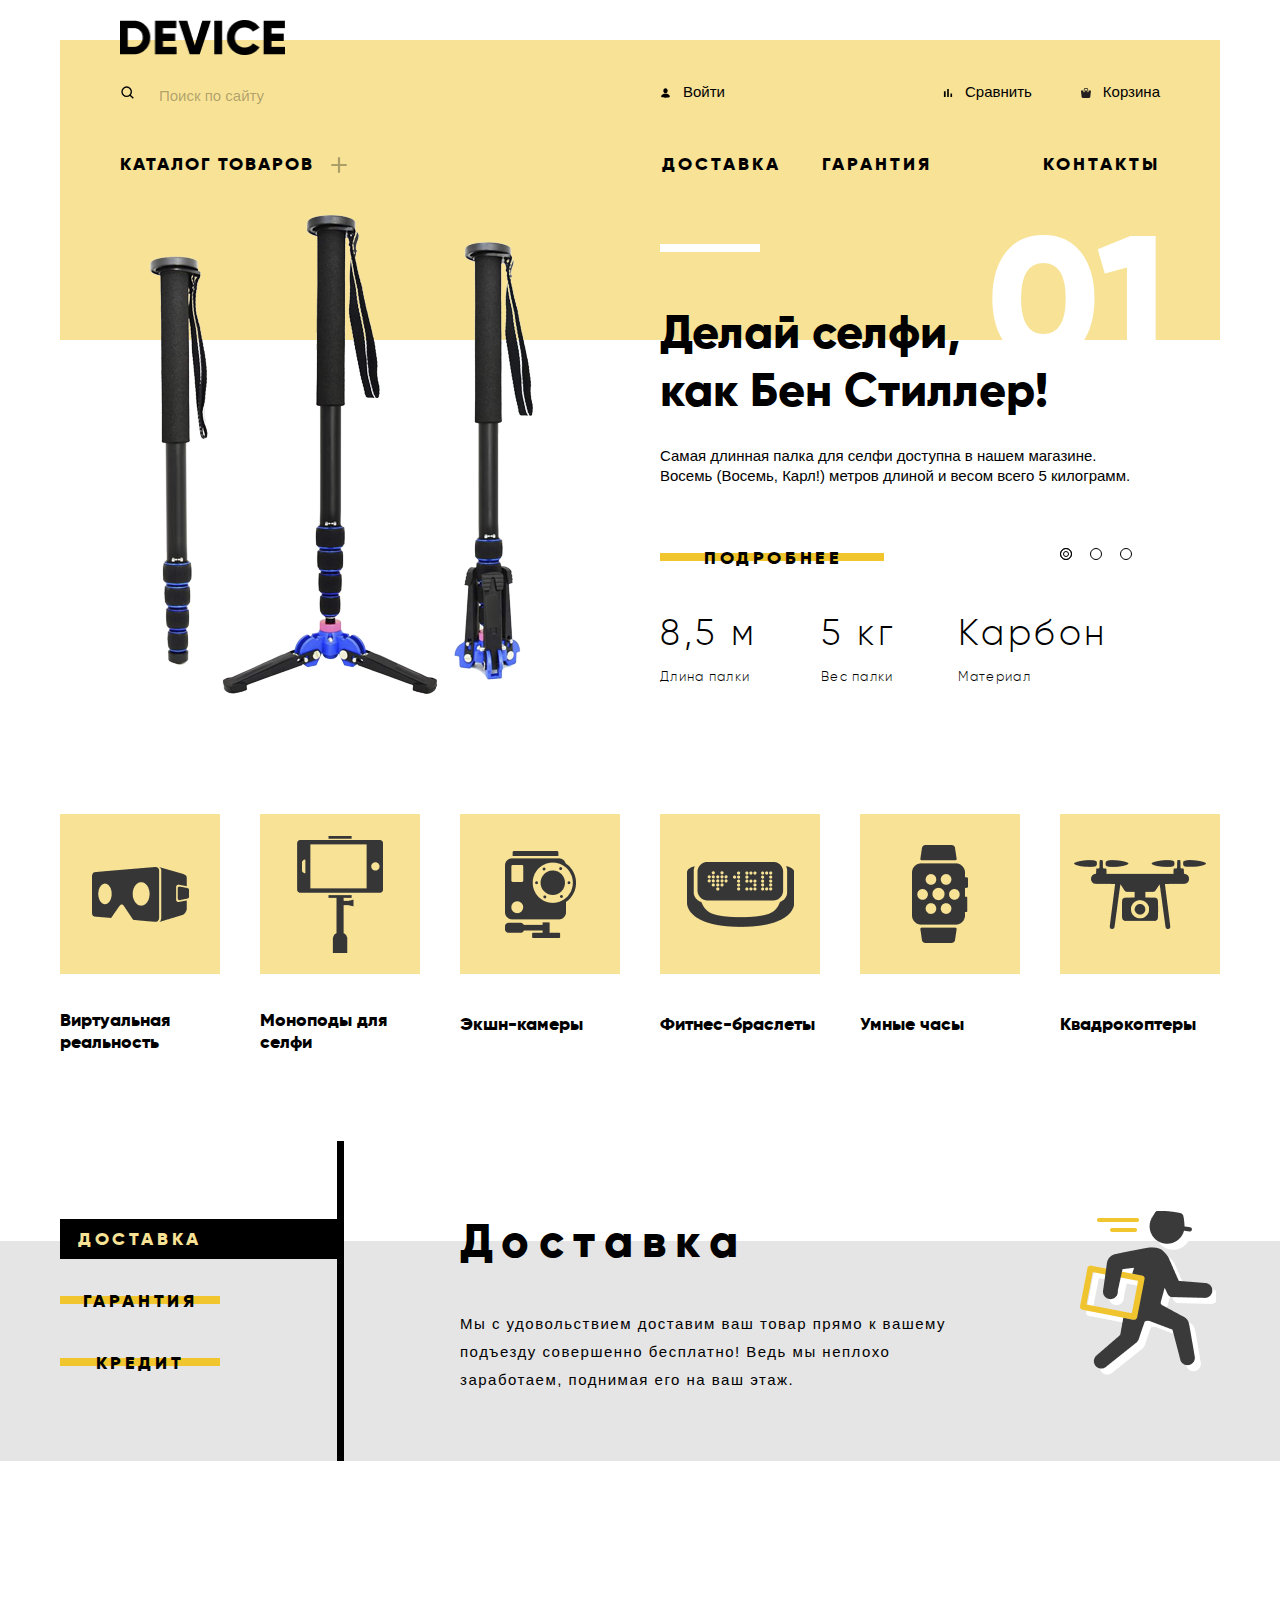
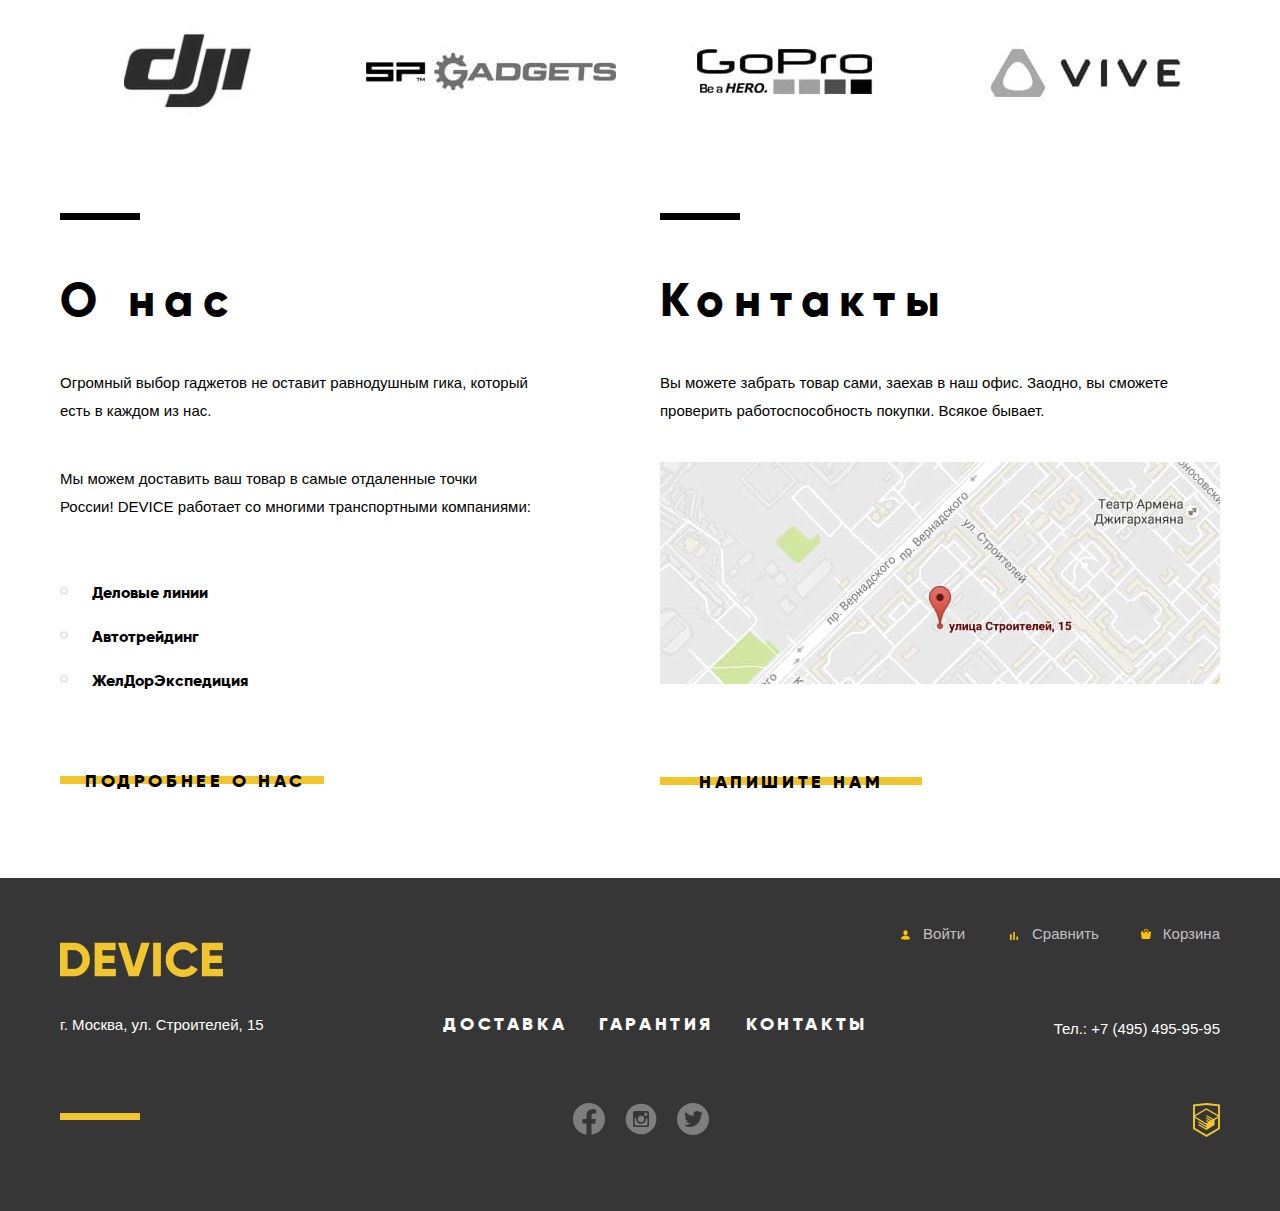
==== commit 1762a50c: "Update index.html" ====
--- a/index.html
+++ b/index.html
@@ -3,7 +3,7 @@
    <head>
       <meta charset="utf-8">
       <link href="css/normalize.min.css" rel="stylesheet">
-      <link href="css/style.css" rel="stylesheet">
+      <link href="css/style.min.css" rel="stylesheet">
       <title>Магазин Device</title>
    </head>
    <body class="page-body">
@@ -446,7 +446,7 @@
       <div class="map-popup">
          <div class="map-popup-wrapper">
             <button type="button" class="close-map-button" aria-label="Закрыть форму"></button>
-            <img src="img/map_popup.png" width="994" height="593" alt="Карта адреса компании Device">
+            <iframe src="https://www.google.com/maps/embed?pb=!1m18!1m12!1m3!1d2249.1125488779976!2d37.527429316142545!3d55.68703098053581!2m3!1f0!2f0!3f0!3m2!1i1024!2i768!4f13.1!3m3!1m2!1s0x46b54cf65f5c8955%3A0x694710ccd55501e!2z0YPQuy4g0KHRgtGA0L7QuNGC0LXQu9C10LksIDE1LCDQnNC-0YHQutCy0LAsIDExOTMxMQ!5e0!3m2!1sru!2sru!4v1594729404668!5m2!1sru!2sru" width="994" height="593" style="border:0;" allowfullscreen="" aria-hidden="false" tabindex="0"></iframe>
          </div>
       </div>
       <script src="js/script.min.js"></script>     
--- a/css/style.min.css
+++ b/css/style.min.css
@@ -0,0 +1 @@
+:root {--specialWhite03: rgba(255, 255, 255, 0.3);--specialWhite07: rgba(255, 255, 255, 0.7);--basicWhite: #ffffff;--specialBlack01: rgba(0, 0, 0, 0.1);--specialBlack02: rgba(0, 0, 0, 0.2);--specialBlack03: rgba(0, 0, 0, 0.3);--specialBlack06: rgba(0, 0, 0, 0.6);--basicBlack: #000000;--basicDark: #363636;--inputGreyDark: #eaeaea;--toggleGrey: #c4c4c4;--specialLightGrey: #f2f2f2;--lightGrey: #e5e5e5;--basicGrey: #7e7e7e;--darkGrey: #464646;--specialBasicGrey: #dcdcdc;--specialDarkGrey: #d9d9d9;--specialYellow: #f7e296;--specialYellowDark: #f0c52e;--specialGreen: #91c92f;--specialRed: #f6dada;}* {box-sizing: border-box;}@font-face {font-family: 'Open Sans';font-style: normal;font-weight: 300;src: url('../fonts/open-sans-v17-latin_cyrillic-ext_cyrillic-300.eot');src: local('Open Sans Light'), local('OpenSans-Light'), url('../fonts/open-sans-v17-latin_cyrillic-ext_cyrillic-300.woff2') format('woff2'), url('../fonts/open-sans-v17-latin_cyrillic-ext_cyrillic-300.woff') format('woff');}@font-face {font-family: 'Open Sans';font-style: normal;font-weight: 400;src: url('../fonts/open-sans-v17-latin_cyrillic-ext_cyrillic-regular.eot');src: local('Open Sans Regular'), local('OpenSans-Regular'), url('../fonts/open-sans-v17-latin_cyrillic-ext_cyrillic-regular.woff2') format('woff2'), url('../fonts/open-sans-v17-latin_cyrillic-ext_cyrillic-regular.woff') format('woff');}@font-face {font-family: 'Gilroy';src: url('../fonts/gilroylight.woff2') format('woff2'), url('../fonts/gilroylight.woff') format('woff');font-weight: 300;}@font-face {font-family: 'Gilroy';font-style: normal;font-weight: 800;src: url('../fonts/gilroyextrabold.woff2') format('woff2'), url('../fonts/gilroyextrabold.woff') format('woff');}body {margin: 0;padding: 0;min-width: 1160px;font-size: 15px;line-height: 28px;font-weight: 300;font-family: "Open Sans", Arial, sans-serif;color: var(--basicBlack);background-color: var(--basicWhite);}a {text-decoration: none;}img {max-width: 100%;height: auto;}.page {height: 100%;}.page-body {min-height: 100%;display: grid;grid-template-rows: min-content 1fr min-content;align-content: start;}.visually-hidden {position: absolute;width: 1px;height: 1px;clip: rect(1px,1px,1px,0);}.container {width: 1160px;margin: 0 auto;}.button {display: inline-block;position: relative;font-size: 18px;line-height: 22px;font-family: 'Gilroy', 'Arial', sans-serif;text-transform: uppercase;font-weight: 800;color: var(--basicBlack);text-align: center;vertical-align: middle;letter-spacing: 0.2em;z-index: 1;}.main-header {margin-top: 40px;}.navigation-wrapper {display: flex;flex-direction: column;position: relative;padding: 0;padding-left: 60px;padding-right: 60px;background-color: var(--specialYellow);}.user-navigation {order: -1;display: flex;flex-wrap: wrap;}.site-navigation .logo-header {position: absolute;top: -20px;left: 60px;}.site-navigation > a[href]:hover, .site-navigation > a[href]:focus {opacity: 0.6;}.site-navigation > a[href]:active {opacity: 0.3;}.search-field form {display: flex;align-items: start;margin-top: 24px;width: 444px;min-height: 50px;}.search-field .input-search {width: 358px;margin: 0;padding: 0;padding-top: 23px;padding-bottom: 9px;padding-left: 39px;box-sizing: border-box;background-color: transparent;border: none;}.input-search::placeholder {margin: 0;padding: 0;font-size: 15px;line-height: 15px;line-height: 20px;color: var(--specialBlack03);}.input-search:hover::placeholder {color: var(--specialBlack06);}.input-search:focus {border-bottom: 2px solid var(--basicBlack);outline: none;}.input-search:focus ~ .button-search {display: block;}.label-search {position: relative;}.label-search::before {content: "";position: absolute;top: 21px;left: 0;width: 17px;height: 17px;background-image: url(../img/icon_search.svg);background-repeat: no-repeat;}.search-field .button-search {display: none;padding: 13px 15px;font-size: 15px;line-height: 20px;text-transform: uppercase;background-color: transparent;border: 2px solid var(--basicBlack);cursor: pointer;}.button-search:hover, .button-search:focus {color: var(--basicWhite);background-color: var(--basicBlack);}.button-search:active {display: block;color: var(--specialWhite03);}.login, .compare, .shop {margin-top: 38px;}.login {position: relative;margin-left: 95px;padding-left: 24px;}.login::before {content: "";position: absolute;top: 8px;left: 0;width: 14px;height: 15px;background-image: url("../img/icon_user.svg");background-repeat: no-repeat;}.compare {position: relative;margin-left: 216px;padding-left: 24px;}.compare::before {content: "";position: absolute;top: 8px;left: 0;width: 15px;height: 15px;background-image: url("../img/icon_chart.svg");background-repeat: no-repeat;}.shop {position: relative;margin-left: auto;padding-left: 22px;}.shop::before {content: "";display: block;position: absolute;top: 10px;left: 0;width: 11px;height: 11px;background-image: url("../img/icon_cart.svg");background-repeat: no-repeat;}.login a, .compare a, .shop a {font-size: 15px;line-height: 20px;color: inherit;}.login:hover, .login:focus, .compare:hover, .compare:focus, .shop:hover, .shop:focus {opacity: 0.6;}.login:active, .compare:active, .shop:active {opacity: 0.3;}.site-navigation .navigation-list {display: flex;flex-wrap: wrap;justify-content: space-between;position: relative;margin: 0;margin-top: 37px;padding: 0;list-style: none;}.catalog {position: relative;cursor: pointer;}.catalog > a {padding-right: 36px;min-width: 230px;letter-spacing: 2px;}.catalog:hover .menu-list-wrapper {display: block;}.navigation-item:first-child {position: relative;}.navigation-item:nth-child(2) {margin-left: auto;}.navigation-item:nth-child(3) {margin-left: 41px;}.navigation-item:last-child {margin-left: 111px;}.navigation-item a[href]:hover, .navigation-item a[href]:focus {color: var(--specialBlack06);}.navigation-item a[href]:active {color: var(--specialBlack03);}.catalog::before {content: "";position: absolute;top: 3px;right: 0;width: 22px;height: 22px;background-image: url("../img/icon_plus.svg");background-repeat: no-repeat;}.navigation-item:nth-child(2) > a, .navigation-item:nth-child(3) > a, .navigation-item:last-child > a {letter-spacing: 3px;}.navigation-item > a {font-size: 18px;line-height: 22px;font-family: 'Gilroy', 'Arial', sans-serif;font-weight: 800;text-transform: uppercase;color: var(--basicBlack);}.menu-list-wrapper {display: none;}.navigation-item .menu-list {display: flex;flex-wrap: wrap;position: absolute;top: 25px;left: -60px;margin: 0;padding: 0;padding-left: 60px;padding-right: 60px;padding-bottom: 37px;min-width: 1160px;list-style: none;background-color: var(--specialYellow);z-index: 1001;}.menu-list a {font-size: 15px;line-height: 20px;font-weight: 300;color: var(--basicBlack);}.catalog .column-list {margin: 0;margin-right: 63px;margin-top: 27px;padding: 0;list-style: none;}.menu-column:last-child .column-list {margin-right: 0;}.catalog .column-item {margin-bottom: 8px;}.catalog .column-item:last-child {margin-bottom: 0;}.column-item a[href]:hover, .column-item a[href]:focus {color: var(--specialBlack06);}.column-item a[href]:active {color: var(--specialBlack03);}.slider-wrapper {position: relative;width: 100%;background-color: transparent;}.slider-wrapper::before {content: "";display: block;position: absolute;width: 100%;height: 161px;background-color: var(--specialYellow);z-index: -1;}.slider-pagination {margin: 0;padding: 0;list-style: none;}.slider-list {margin: 0;padding: 0;padding-top: 32px;list-style: none;z-index: 1000;}.slider-item {display: none;}.slider-item:nth-child(1) {display: flex;justify-content: flex-end;}.slider-item {height: 507px;}.slider-item:nth-child(1) img {margin-bottom: 21px;margin-right: 127px;width: 384px;height: 486px;}.slider-item:nth-child(2) img {margin-top: 22px;margin-right: 138px;width: 345px;height: 485px;}.slider-item:nth-child(3) img {margin-top: 81px;margin-right: 43px;width: 526px;height: 334px;}.slider-content {position: relative;margin-top: 25px;max-width: 560px;background-color: transparent;}.slider-pagination {display: flex;position: absolute;bottom: 150px;right: 88px;z-index: 20000;}.slider-pagination li {margin-right: 18px;}.slider-pagination li:last-child {margin-right: 0;}.pagination-button {position: relative;width: 12px;height: 12px;background-color: transparent;background-image: url("../img/slider_button_empty.svg");background-repeat: no-repeat;border: none;cursor: pointer;}.pagination-button::before {content: "";display: none;position: absolute;top: 0;left: 0;width: 12px;height: 12px;background-image: url("../img/slider_button.svg");background-repeat: no-repeat;}.slider-pagination-item:nth-child(1) .pagination-button::before {display: block;}.slider-pagination > li:nth-child(1).pagination-button:checked ~ .slider-list > li:nth-child(1) {display: block;}.slider-content::after {content: "";display: block;position: absolute;top: 8px;left: 0;width: 100px;height: 8px;background-color: var(--basicWhite);}.slider-content::before {content: "01";position: absolute;top: -46px;right: 52px;margin: 0;padding: 0;font-size: 179px;line-height: 219px;font-family: 'Gilroy', 'Arial', sans-serif;font-weight: 800;text-transform: uppercase;color: var(--basicWhite);z-index: -1;}.slider-item:nth-child(2) .slider-content::before {content: "02";position: absolute;top: -46px;right: 48px;margin: 0;padding: 0;font-size: 179px;line-height: 219px;font-family: 'Gilroy', 'Arial', sans-serif;font-weight: 800;text-transform: uppercase;color: var(--basicWhite);z-index: -1;}.slider-item:nth-child(3) .slider-content::before {content: "03";position: absolute;top: -46px;right: 48px;margin: 0;padding: 0;font-size: 179px;line-height: 219px;font-family: 'Gilroy', 'Arial', sans-serif;font-weight: 800;text-transform: uppercase;color: var(--basicWhite);z-index: -1;}.slider-content h3 {margin: 0;margin-top: 67px;font-size: 47px;line-height: 58px;font-family: 'Gilroy', 'Arial', sans-serif;font-weight: 800;color: var(--basicBlack);z-index: 1;}.slider-item:first-child h3 {padding-right: 170px;}.slider-item:nth-child(2) h3 {padding-right: 170px;}.slider-content p {margin-top: 27px;font-size: 15px;line-height: 20px;font-weight: 300;}.slider-item:nth-child(1) p {padding-right: 80px;}.slider-item:nth-child(2) p, .slider-item:nth-child(3) p {padding-right: 107px;}.button-slider {margin-top: 37px;padding-left: 44px;padding-right: 42px;padding-top: 9px;padding-bottom: 9px;}.button::before {content: "";display: block;position: absolute;left: 0;top: 15px;width: 100%;height: 8px;background-color: var(--specialYellowDark);z-index: -1;}.button-slider:hover::before, .button-slider:focus::before {height: 100%;top: 0;}.button-slider:active {color: var(--specialBlack03);}.slider-description {display: flex;flex-wrap: wrap;padding: 0;margin: 0;margin-top: 34px;}.slider-description dl {margin-right: 63px;max-width: 186px;}.slider-item:nth-child(3) dl{margin-right: 27px;}.slider-item:nth-child(3) dl:last-child {margin-right: 0;}.slider-description dl:last-child {margin-right: 0;}.slider-description dt {margin-bottom: 15px;font-size: 36px;line-height: 42px;font-family: 'Gilroy', 'Arial', sans-serif;font-weight: 300;letter-spacing: 0.1em;}.slider-description dd {margin: 0;font-size: 13px;line-height: 15px;font-family: 'Gilroy', 'Arial', sans-serif;font-weight: 300;letter-spacing: 0.1em;}.popular-list {display: flex;flex-wrap: wrap;justify-content: space-between;margin: 0;margin-top: 96px;padding: 0;list-style: none;}.popular-item {width: 160px;}.popular-image-wrapper {display: flex;justify-content: center;align-items: center;width: 160px;height: 160px;background-color: var(--specialYellow);cursor: pointer;}.popular-item a {display: inline-block;font-size: 18px;line-height: 22px;font-family: 'Gilroy', 'Arial', sans-serif;font-weight: 800;color: var(--basicBlack);vertical-align: middle;}.popular-item h3 {margin: 0;margin-top: 35px;}.popular-image-wrapper:hover, .popular-image-wrapper:focus {background-color: var(--specialYellowDark);}.popular-image-wrapper:active img {opacity: 0.3;}.popular-item:active a {color: var(--specialBlack03);}.services {position: relative;margin-top: 88px;background-color: var(--lightGrey);}.services::before {content: "";display: block;width: 100%;height: 100px;background-color: var(--basicWhite);}.services-wrapper {display: flex;margin-top: -100px;min-height: 320px;background-color: transparent;}.services-button-list {display: flex;flex-direction: column;justify-content: center;align-items: start;margin: 0;padding: 0;width: 284px;list-style: none;border-right: 7px solid var(--basicBlack);}.services-button {padding-top: 9px;padding-bottom: 9px;width: 160px;background-color: transparent;border: none;outline: none;}.services-button:not(.services-button-active) {cursor: pointer;}.services-button:not(.services-button-active)::before {content: "";display: block;position: absolute;left: 0;top: 15px;width: 100%;height: 8px;background-color: var(--specialYellowDark);z-index: -1;}.services-button-active::before {content: "";display: block;position: absolute;top: 0;left: 0;height: 100%;background-color: var(--basicBlack);}.services-button:not(.services-button-active):hover::before, .services-button:not(.services-button-active):focus::before {height: 100%;top: 0;}.services-button:not(.services-button-active):active {top: 0;height: 100%;color: var(--specialYellow);}.services-button-item:nth-child(1) .services-button:not(.services-button-active):active {padding-left: 18px;padding-right: 266px;border: none;outline: none;}.services-button-item:nth-child(2) .services-button:not(.services-button-active):active {padding-left: 23px;padding-right: 260px;border: none;outline: none;}.services-button-item:nth-child(3) .services-button:not(.services-button-active):active {padding-left: 36px;padding-right: 247px;border: none;outline: none;}.services-button:not(.services-button-active):active::before {background-color: var(--basicBlack);}li:nth-child(1) .services-button-active {padding-top: 9px;padding-bottom: 9px;padding-left: 18px;padding-right: 266px;color: var(--specialYellow);}li:nth-child(2) .services-button-active {padding-top: 9px;padding-bottom: 9px;padding-left: 20px;padding-right: 260px;color: var(--specialYellow);}li:nth-child(3) .services-button-active {padding-top: 9px;padding-bottom: 9px;padding-left: 35px;padding-right: 247px;color: var(--specialYellow);}.services-button-item {margin-bottom: 22px;width: 100%;}.service-button-item:first-child {margin-top: 14px;}.services-button-item:last-child {margin-bottom: 0;}.services-content-list {margin: 0;margin-left: auto;padding: 0;max-width: 760px;list-style: none;}.services-content-item {display: none;}.services-content-item:nth-child(1) {display: block;}.services-content-item h3 {margin: 0;padding-top: 71px;font-size: 47px;line-height: 58px;font-family: 'Gilroy', 'Arial', sans-serif;font-weight: 800;letter-spacing: 0.2em;}.services-content-item p {margin-top: 40px;font-size: 15px;line-height: 28px;letter-spacing: 0.1em;}.services-content-item:nth-child(1) p {padding-right: 265px;}.services-content-item:nth-child(2) p {padding-right: 180px;}.services-content-item:nth-child(3) p {padding-right: 220px;}.services-content-item:nth-child(1) {background-image: url("../img/delivery.png");background-repeat: no-repeat;background-position: 620px 70px;}.services-content-item:nth-child(2) {background-image: url("../img/warranty.png");background-repeat: no-repeat;background-position: 100% 52px;}.services-content-item:nth-child(3) {background-image: url("../img/credit.png");background-repeat: no-repeat;background-position: 595px 48px;}.brends-list {display: flex;justify-content: space-between;flex-wrap: wrap;margin: 0;margin-top: 161px;padding: 0;list-style: none;}.brends-item img {filter: grayscale(1);}.brends-item:hover img, .brends-item:focus img{filter: grayscale(0);}.brends-item:active {opacity: 0.6;}.information-wrapper {display: flex;justify-content: space-between;margin-top: 82px;}.about-us {position: relative;padding-bottom: 20px;}.about-us::before {content: "";display: block;position: absolute;top: 0;left: 0;width: 80px;height: 7px;background-color: var(--basicBlack);}.about-us h2 {margin: 0;margin-top: 58px;font-size: 47px;line-height: 58px;font-family: 'Gilroy', 'Arial', sans-serif;font-weight: 800;letter-spacing: 0.2em;}.about-us p {font-size: 15px;line-height: 28px;}.about-us > p:nth-of-type(1) {margin-top: 40px;padding-right: 127px;}.about-us > p:nth-of-type(2) {margin-top: 40px;padding-right: 128px;}.about-us-list {margin: 0;margin-top: 58px;padding: 0;list-style: none;}.about-us-list p {position: relative;padding-left: 32px;font-size: 16px;line-height: 28px;font-weight: 800;font-family: 'Gilroy', 'Arial', sans-serif;color: var(--basicBlack);}.about-us-list p::before {content: "";display: block;position: absolute;top: 8px;left: 0;width: 4px;height: 4px;border: 2px solid var(--lightGrey);border-radius: 50%;}.about-us-button::before {content: "";display: block;position: absolute;left: 0;top: 15px;width: 100%;height: 8px;background-color: var(--specialYellowDark);z-index: -1;}.about-us-button {margin-top: 50px;padding-top: 9px;padding-bottom: 9px;padding-left: 25px;padding-right: 18px;}.about-us-button:hover::before, .about-us-button:focus::before {top: 0;height: 100%;}.about-us-button:active {color: var(--specialBlack03);}.contacts {position: relative;min-width: 560px;}.contacts::before {content: "";display: block;position: absolute;top: 0;left: 0;width: 80px;height: 7px;background-color: var(--basicBlack);}.contacts h2 {margin: 0;margin-top: 58px;font-size: 47px;line-height: 58px;font-family: 'Gilroy', 'Arial', sans-serif;font-weight: 800;letter-spacing: 0.2em;}.contacts > p:nth-of-type(1) {margin-top: 40px;}.contacts-map {display: inline-block;margin-top: 22px;vertical-align: middle;}.contacts-button::before {content: "";display: block;position: absolute;left: 0;top: 15px;width: 100%;height: 8px;background-color: var(--specialYellowDark);z-index: -1;}.contacts-button {margin-top: 69px;padding-top: 9px;padding-bottom: 9px;padding-left: 39px;padding-right: 39px;}.contacts-button:hover::before, .contacts-button:focus::before {top: 0;height: 100%;}.contacts-button:active {color: var(--specialBlack03);}.main-footer {margin-top: 57px;padding-bottom: 65px;background-color: var(--basicDark);}.logo-footer {display: inline-block;margin-top: 63px;vertical-align: middle;cursor: pointer;}.logo-footer:hover, .logo-footer:focus {opacity: 0.6;}.logo-footer:active {opacity: 0.3;}.footer-top {display: flex;flex-wrap: wrap;justify-content: space-between;border-top: 1px solid transparent;}.footer-nav-wrapper {display: flex;flex-wrap: wrap;margin-top: 41px;}.footer-nav-wrapper a {font-size: 15px;line-height: 20px;font-weight: 300;color: var(--specialWhite07);}.footer-login a{position: relative;margin-right: 42px;padding-left: 27px;}.footer-login a::before {content: "";display: block;position: absolute;top: 5px;left: 5px;width: 13px;height: 14px;background-image: url("../img/icon_user_footer.svg");background-repeat: no-repeat;}.footer-login a:hover, .footer-login a:focus {color: var(--basicWhite);}.footer-login a:active {color: var(--specialWhite03);}.footer-login a:hover::before, .footer-login a:focus::before {opacity: 0.6;}.footer-login a:active::before {opacity: 0.3;}.footer-compare a{position: relative;margin-right: 42px;padding-left: 25px;}.footer-compare a::before {content: "";display: block;position: absolute;top: 4px;left: 0;width: 14px;height: 14px;background-image: url("../img/icon_chart_footer.svg");background-repeat: no-repeat;}.footer-compare a:hover, .footer-compare a:focus {color: var(--basicWhite);}.footer-compare a:active {color: var(--specialWhite03);}.footer-compare a:hover::before, .footer-compare a:focus::before {opacity: 0.6;}.footer-compare a:active::before {opacity: 0.3;}.footer-shop a{position: relative;padding-left: 22px;}.footer-shop a::before {content: "";display: block;position: absolute;top: 4px;left: 0;width: 14px;height: 14px;background-image: url("../img/icon_cart_footer.svg");background-repeat: no-repeat;}.footer-shop a:hover, .footer-shop a:focus {color: var(--basicWhite);}.footer-shop a:active {color: var(--specialWhite03);}.footer-shop a:hover::before, .footer-shop a:focus::before {opacity: 0.6;}.footer-shop a:active::before {opacity: 0.3;}.footer-middle {display: flex;justify-content: space-between;margin-top: 14px;}.footer-middle .adress {display: inline-block;max-width: 260px;font-size: 15px;line-height: 20px;font-weight: 300;vertical-align: middle;color: var(--basicWhite);}.footer-navigation-list {display: flex;flex-wrap: wrap;margin: 0;margin-top: 11px;margin-right: 6px;padding: 0;list-style: none;}.footer-navigation-item {margin-right: 32px;}.footer-navigation-item:last-child {margin-right: 0;}.footer-navigation-item a {font-size: 18px;line-height: 22px;font-weight: 800;font-family: 'Gilroy', 'Arial', sans-serif;text-transform: uppercase;letter-spacing: 0.2em;color: var(--basicWhite);}.footer-navigation-item a:hover, .footer-navigation-item a:focus {opacity: 0.6;}.footer-navigation-item a:active {opacity: 0.3;}.phone-number a {font-size: 15px;line-height: 20px;font-weight: 300;color: var(--basicWhite);}.footer-bottom {display: flex;justify-content: space-between;position: relative;margin-top: 45px;}.footer-bottom::before {content: "";display: block;position: absolute;top: 10px;left: 0;width: 80px;height: 7px;background-color: var(--specialYellowDark);}.footer-bottom .social-list {display: flex;flex-wrap: wrap;margin: 0;margin-left: auto;margin-right: 484px;padding: 0;list-style: none;}.social-item {margin-right: 20px;}.social-item:last-child {margin-right: 0;}.social-item a {display: inline-block;width: 32px;height: 32px;vertical-align: middle;background-image: url("../img/icon_facebook.svg");background-repeat: no-repeat;opacity: 0.6;}.social-item:nth-child(2) a {background-image: url("../img/icon_instagram.svg");background-repeat: no-repeat;opacity: 0.6;}.social-item:nth-child(3) a {background-image: url("../img/icon_witter.svg");background-repeat: no-repeat;opacity: 0.6;}.social-item a:hover, .social-item a:focus {opacity: 1;}.social-item a:active {opacity: 0.3;}.logo-creators {cursor: pointer;}.logo-creators:hover, .logo-creators:focus {opacity: 0.6;}.logo-creators:active {opacity: 0.3;}.modal {display: none;position: fixed;top: 50%;left: 50%;padding-left: 100px;padding-right: 100px;padding-bottom: 62px;background-color: var(--basicWhite);border-radius: 5px;box-shadow: 0px 10px 16px rgba(0, 0, 0, 0.15);transform: translate(-50%,-50%);z-index: 20000;}.open-form {display: block;}.modal-form-wrapper {position: relative;z-index: 3;}.close-button-wrapper {position: relative;}.modal-close-button {display: inline-block;position: absolute;top: -60px;right: -81px;width: 55px;height: 55px;background-color: var(--specialYellow);vertical-align: middle;border: none;border-radius: 50%;cursor: pointer;}.modal-close-button::before {content: "";display: block;position: absolute;top: 50%;left: 50%;width: 30px;height: 30px;background-image: url("../img/icon_cross.png");transform: translate(-50%,-50%);}.modal-close-button:hover, .modal-close-button:focus {background-color: var(--specialYellowDark);}.modal-close-button:active {background-color: var(--specialYellow);opacity: 0.6;}.input-group-wrapper {display: flex;margin-top: 92px;}.input-group {display: flex;flex-direction: column;}.label-form {margin-bottom: 10px;font-size: 18px;line-height: 22px;font-weight: 800;font-family: 'Gilroy', 'Arial', sans-serif;color: var(--basicBlack);}.input-field {padding-top: 16px;padding-bottom: 15px;padding-left: 20px;width: 360px;background-color: var(--specialLightGrey);border: none;border-radius: 3px;box-sizing: border: box;outline: none;}.input-field:hover {padding-top: 14px;padding-bottom: 13px;padding-left: 18px;width: 360px;background-color: var(--inputGreyDark);border: 2px solid var(--inputGreyDark);border-radius: 3px;box-sizing: border: box;}.input-field:focus {padding-top: 14px;padding-bottom: 13px;padding-left: 18px;width: 360px;background-color: var(--basicWhite);border: 2px solid var(--specialYellowDark);border-radius: 3px;box-sizing: border: box;outline: none;}.input-error {padding-top: 14px;padding-bottom: 13px;padding-left: 18px;width: 360px;background-color: var(--specialRed);border: 2px solid var(--specialRed);border-radius: 3px;box-sizing: border: box;outline: none;}.input-field::placeholder {font-size: 14px;line-height: 1;font-family: 'Open Sans', 'Arial', sans-serif;color: var(--specialBlack03);}.input-group:first-child .input-field {margin-right: 40px;}.input-group:nth-child(3) {margin-top: 20px;}.textarea {padding-top: 16px;padding-left: 20px;font-size: 14px;line-height: 20px;font-family: "Open Sans", "Arial", sans-serif;color: var(--specialBlack03);background-color: var(--specialLightGrey);border-radius: 3px;border: 2px solid var(--specialLightGrey);outline: none;}.textarea:hover {background-color: var(--inputGreyDark);}.textarea:focus {background-color: var(--basicWhite);border: 2px solid var(--specialYellowDark);border-radius: 3px;box-sizing: border: box;outline: none;}.form-button::before {content: "";display: block;position: absolute;left: 0;top: 15px;width: 100%;height: 8px;background-color: var(--specialYellowDark);z-index: -1;}.form-button {margin-top: 13px;padding-top: 9px;padding-bottom: 9px;padding-left: 32px;padding-right: 37px;background-color: transparent;border: none;cursor: pointer;}.form-button:hover::before, .form-button:focus::before {top: 0;height: 100%;}.form-button:active {color: var(--specialBlack03);}.map-popup {display: none;position: fixed;top: 50%;left: 50%;width: 994px;height: 593px;transform: translate(-50%,-50%);z-index: 200000;}.open-map-popup {display: block;}.map-popup-wrapper {position: relative;}.close-map-button {display: inline-block;position: absolute;top: 32px;right: 37px;width: 55px;height: 55px;background-color: var(--specialYellow);vertical-align: middle;border: none;border-radius: 50%;cursor: pointer;}.close-map-button::before {content: "";display: block;position: absolute;top: 50%;left: 50%;width: 30px;height: 30px;background-image: url("../img/icon_cross.png");transform: translate(-50%,-50%);}.close-map-button:hover, .close-map-button:focus {background-color: var(--specialYellowDark);}.close-map-button:active {background-color: var(--specialYellow);opacity: 0.6;}.inner-header .navigation-wrapper {padding-bottom: 47px;}.inner-header .login, .inner-header .compare, .inner-header .shop {margin-left: 0;margin-right: 0;}.inner-header .login-out {margin-top: 39px;margin-left: 20px;margin-right: 63px;}.login-out a {font-size: 15px;line-height: 20px;color: inherit;opacity: 0.6;}.inner-header .compare {margin-right: 45px;}.inner-header .user-navigation {justify-content: space-between;}.inner-header .header-user-nav-wrapper {display: flex;flex-wrap: wrap;}.inner-main h1 {margin: 0;margin-top: 44px;margin-left: 60px;font-size: 47px;line-height: 58px;font-family: 'Gilroy', 'Arial', sans-serif;font-weight: 800;}.breadcrumbs-list {display: flex;margin: 0;margin-top: 27px;margin-left: 60px;padding: 0;list-style: none;}.breadcrumbs-item {position: relative;margin-right: 16px;padding-right: 24px;}.breadcrumbs-item:nth-child(-n+2)::before {content: "";display: block;position: absolute;top: 8px;right: 0;width: 12px;height: 12px;background-image: url("../img/icon_arrow_nav.svg");background-repeat: no-repeat;}.breadcrumbs-item a{font-size: 14px;line-height: 19px;font-weight: 300;color: var(--specialBlack03);}.breadcrumbs-item:hover a[href], .breadcrumbs-item:focus a[href] {color: var(--specialBlack06);}.breadcrumbs-item:active a[href] {color: var(--specialBlack01);}.inner-main {position: relative;}.content-wrapper {display: flex;justify-content: space-between;}.filter {z-index: 3;box-sizing: border-box;}.filter h2 {margin: 0;margin-left: 60px;padding-top: 25px;font-size: 16px;line-height: 20px;font-family: 'Gilroy', 'Arial', sans-serif;text-transform: uppercase;font-weight: 800;letter-spacing: 0.1em;}.filter form {margin-left: 60px;margin-top: 96px;width: 200px;z-index: 3;}.filter fieldset {margin: 0;padding: 0;border: none;}.filter legend {padding: 0;padding-top: 14px;font-size: 14px;line-height: 17px;font-family: 'Gilroy', 'Arial', sans-serif;font-weight: 800;letter-spacing: 0.1em;color: var(--specialBlack);}.filter .price, .filter .color, .filter .bluetooth {border-top: 2px solid var(--basicBlack);}.range-filter {position: relative;margin-top: 38px;}.filter .scale {position: relative;margin-top: 30px;height: 2px;width: 100%;background-color: var(--specialBlack02);}.range-filter .bar {height: 2px;width: 70%;background-color: var(--specialGreen);}.range-filter .toggle {position: absolute;top: -8px;padding: 0;width: 4px;height: 4px;background-color: var(--toggleGrey);border: 8px solid var(--basicWhite);box-sizing:content-box;border-radius: 50%;box-shadow: 0px 2px 2px rgba(0, 0, 0, 0.18);cursor: pointer;}.range-filter .toggle-min {left: 0;}.range-filter .toggle-max {left: 115px;}.toggle:active {transform: scale(1.1);}.price-controls {display: flex;justify-content: flex-start;margin-top: 17px;}.price-controls input {width: 50px;font-size: 14px;line-height: 16px;font-family: 'Gilroy','Arial', sans-serif;font-weight: 300;background-color: transparent;border: none;color: var(--basicBlack);}.price-controls label {font-size: 14px;line-height: 16px;font-family: 'Gilroy','Arial', sans-serif;font-weight: 300;color: var(--basicBlack);}.label-checkbox {font-size: 14px;line-height: 19px;cursor: pointer;}.min-price {margin-right: 27px;}.filter .color {margin-top: 37px;}.color .checkbox-group {position: relative;margin: 0;margin-bottom: 11px;padding-left: 42px;}.color legend {margin-bottom: 29px;}.input-checkbox + label::before {content: "";display: block;position: absolute;top: 0;left: 0;width: 20px;height: 20px;border: 2px solid var(--basicBlack);border-radius: 2px;cursor: pointer;}.input-checkbox:checked + label::after {content: "";display: block;position: absolute;top: 7px;left: 6px;width: 14px;height: 11px;background-image: url("../img/checkbox_on.png");background-repeat: no-repeat;cursor: pointer;}.input-checkbox:hover + label::before, .input-checkbox:focus + label::before {opacity: 0.3;outline: double;}.input-checkbox:checked:hover + label::after, .input-checkbox:checked:focus + label::after {opacity: 0.3;}.input-checkbox:active + label::before {opacity: 1;}.input-checkbox:checked:active + label::after {opacity: 1;}.input-disabled + label{opacity: 0.3;cursor: default;}.input-disabled + label:before{opacity: 0.3;cursor: default;}.input-disabled:hover + label:before {opacity: 0.3;}.input-disabled:active + label:before {opacity: 0.3;}.filter .bluetooth {margin-top: 22px;}.bluetooth legend {margin-bottom: 15px;}.radio-group {position: relative;margin: 0;margin-top: 13px;padding-left: 40px;}.label-radio {cursor: pointer;}.input-radio + label::before {content: "";display: block;position: absolute;top: 0;left: 0;width: 24px;height: 24px;background-image: url("../img/radio_off.png");background-repeat: no-repeat;cursor: pointer;}.input-radio:checked + label::after {content: "";display: block;position: absolute;top: 0;left: 0;width: 24px;height: 24px;background-image: url("../img/radio_on.png");background-repeat: no-repeat;cursor: pointer;}.input-radio:checked:hover + label::after, .input-radio:checked:focus + label::after {opacity: 0.6;outline: double;}.input-radio:checked:hover + label::before {display: none;}.input-radio:hover + label::before, .input-radio:focus + label::before {opacity: 0.6;outline: double;}.input-radio:active + label::before {opacity: 1;}.filter-button {margin-top: 37px;padding-left: 37px;padding-right: 43px;padding-top: 9px;padding-bottom: 9px;background-color: transparent;border: none;cursor: pointer;}.filter-button::before {content: "";display: block;position: absolute;left: 0;top: 15px;width: 100%;height: 8px;background-color: var(--specialYellowDark);z-index: -1;}.filter-button:hover::before, .filter-button:focus::before {top: 0;height: 100%;}.filter-button:active {color: var(--specialBlack03);}.background-wrapper {position: relative;margin-top: 44px;background-image: linear-gradient(to right , var(--lightGrey) 36.6%, var(--basicWhite) 36.6%);}.background-wrapper::before {content: "";display: block;position: absolute;top: 0;left: 0;width: 100%;height: 70px;background-image: linear-gradient(to right , var(--specialBasicGrey) 36.6%, var(--lightGrey) 36.6%);}.inner-catalog {max-width: 760px;z-index: 3;}.inner-catalog .inner-catalog-list {display: flex;flex-wrap: wrap;justify-content: space-between;margin: 0;margin-top: 89px;padding: 0;list-style: none;}.inner-catalog-sort {display: flex;justify-content: space-between;}.inner-catalog-sort > p {margin: 0;padding-top: 25px;font-size: 16px;line-height: 20px;font-family: 'Gilroy', 'Arial', sans-serif;text-transform: uppercase;font-weight: 800;letter-spacing: 0.1em;}.sort-list {display: flex;margin: 0;margin-right: 148px;padding: 0;padding-top: 20px;list-style: none;}.sort-item {margin-right: 30px;}.sort-item:last-child {margin-right: 0;}.sort-item a {font-size: 14px;line-height: 19px;color: var(--specialBlack03);}.sort-item a:not(.sort-active):hover, .sort-item a:not(.sort-active):focus {color: var(--specialBlack06);}.sort-item:active a:not(.sort-active) {color: var(--basicBlack);}.sort-item .sort-active {color: var(--basicBlack);}.sort-arrows {display: flex;margin: 0;margin-top: 24px;padding: 0;list-style: none;}.sort-arrows-item a {opacity: 0.3;}.sort-arrows-item .button-arrows-active {opacity: 1;margin-left: 15px;}.sort-arrows-item:hover a:not(.button-arrows-active), .sort-arrows-item:focus a:not(.button-arrows-active) {opacity: 0.6;}.sort-arrows-item:active a:not(.button-arrows-active) {opacity: 1;}.inner-catalog-item {margin-bottom: 0;}.inner-catalog-item:nth-child(-n+2) {margin-bottom: 40px;}.inner-catalog-cart {max-width: 380px;}.cart-content {position: relative;}.cart-content::before {content: "";display: none;position: absolute;top: 29px;right: 27px;width: 62px;height: 62px;background-image: url("../img/icon_new.png");background-repeat: no-repeat;}.inner-catalog-item:last-child .cart-content::before {display: block }.cart-content-link {display: none;flex-direction: column;justify-content: center;align-items: center;position: absolute;top: 0;left: 0;width: 100%;height: 100%;}.cart-content:hover .cart-content-link {display: flex;}.cart-title {display: flex;justify-content: space-between;}.cart-title h3{display: inline-block;max-width: 266px;vertical-align: middle;margin: 0;}.cart-title a {font-size: 18px;line-height: 22px;font-family: 'Gilroy', 'Arial', sans-serif;letter-spacing: 0.03em;font-weight: 800;color: var(--basicBlack);}.cart-title {display: flex;justify-content: space-between;margin-top: 19px;}.cart-title .cart-price {display: inline-block;margin-top: 8px;font-size: 16px;line-height: 18px;text-align: right;font-family: 'Gilroy', 'Arial', sans-serif;font-weight: 300;letter-spacing: 0.05em;vertical-align: middle;}.cart-button {margin-top: 37px;padding-left: 44px;padding-right: 42px;padding-top: 9px;padding-bottom: 9px;}.cart-button::before {content: "";display: block;position: absolute;left: 0;top: 15px;width: 100%;height: 8px;background-color: var(--specialYellowDark);z-index: -1;}.cart-button:hover::before, .cart-button:focus::before {height: 100%;top: 0;}.cart-button:active {color: var(--specialBlack03);}.cart-compare {font-size: 13px;line-height: 18px;font-weight: 300;color: var(--specialBlack06);}.cart-compare:hover, .cart-compare:focus {color: var(--basicBlack);}.cart-compare:active {color: var(--specialBlack03);}.catalog-pagination-list {display: flex;margin: 0;margin-top: 26px;margin-bottom: 75px;padding: 0;list-style: none;background-color: var(--lightGrey);}.catalog-pagination-item {padding-top: 25px;padding-bottom: 25px;}.catalog-pagination-item a {font-size: 16px;line-height: 20px;font-family: 'Gilroy', 'Arial', sans-serif;font-weight: 800;text-transform: uppercase;letter-spacing: 0.1em;color: var(--basicBlack);}.catalog-pagination-item:not(:first-child):not(:last-child):not(.active-pagination) a {color: var(--specialBlack03);}.catalog-pagination-item:first-child {margin-right: 216px;}.catalog-pagination-item:last-child {margin-left: auto;}.catalog-pagination-item:not(:first-child):not(:last-child) {margin-right: 30px;}.catalog-pagination-item:first-child, .catalog-pagination-item:last-child {padding-left: 30px;padding-right: 30px;cursor: pointer;}.catalog-pagination-item:first-child:hover, .catalog-pagination-item:first-child:focus, .catalog-pagination-item:last-child:hover, .catalog-pagination-item:last-child:focus {background: var(--specialDarkGrey);}.catalog-pagination-item:first-child:active a, .catalog-pagination-item:last-child:active a {color: var(--specialBlack03);}.catalog-pagination-item:not(:last-child):not(:first-child):hover a[href], .catalog-pagination-item:not(:last-child):not(:first-child):focus a[href] {color: var(--specialBlack06);}.catalog-pagination-item:not(:last-child):not(:first-child):active a[href] {color: var(--basicBlack);}.inner-footer {margin-top: 0;}.inner-footer .footer-login {color: var(--basicWhite);}.inner-footer .footer-login a {margin-right: 24px;}.inner-footer .footer-exit a {color: var(--specialWhite03);margin-right: 40px;}